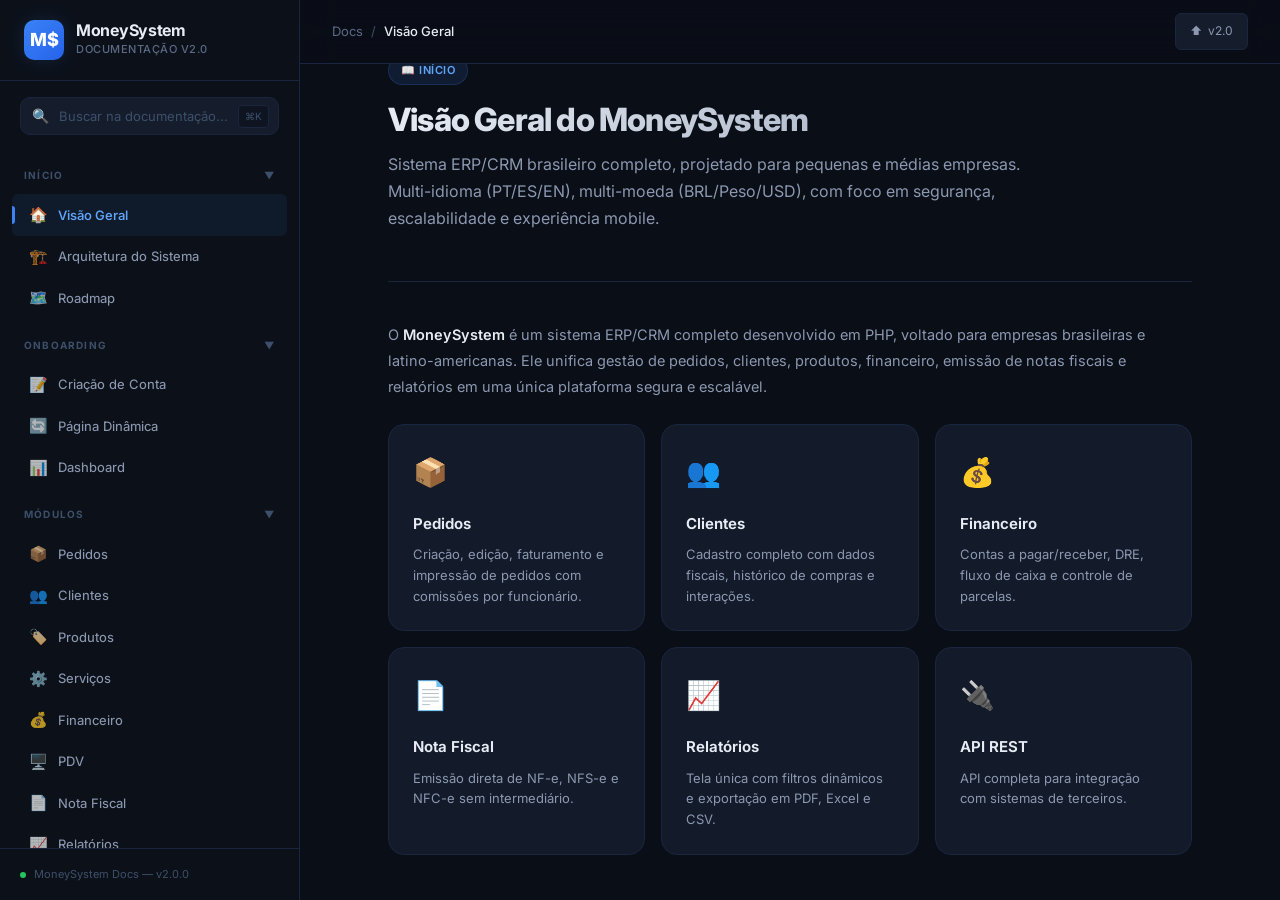
==== index.html @ 93bc5861 "Upload" ====
<!DOCTYPE html>
<html lang="pt-BR">

<head>
    <meta charset="UTF-8">
    <meta name="viewport" content="width=device-width, initial-scale=1.0">
    <title>MoneySystem — Documentação de Desenvolvimento</title>
    <meta name="description" content="Documentação completa do MoneySystem ERP/CRM brasileiro.">
    <link rel="stylesheet" href="css/styles.css">
</head>

<body>
    <div class="app-layout">

        <!-- SIDEBAR -->
        <aside class="sidebar">
            <div class="sidebar-header">
                <div class="sidebar-logo">
                    <div class="logo-icon">M$</div>
                    <div class="logo-text">
                        <h1>MoneySystem</h1>
                        <span>Documentação v2.0</span>
                    </div>
                </div>
            </div>
            <div class="sidebar-search">
                <div class="search-input-wrapper">
                    <span class="search-icon">🔍</span>
                    <input type="text" placeholder="Buscar na documentação...">
                    <span class="search-shortcut">⌘K</span>
                </div>
            </div>
            <nav class="sidebar-nav">
                <!-- INÍCIO -->
                <div class="nav-category">
                    <div class="nav-category-label">Início <span class="chevron">▼</span></div>
                    <div class="nav-items">
                        <div class="nav-item active" data-section="visao-geral"><span class="nav-icon">🏠</span><span
                                class="nav-label">Visão Geral</span></div>
                        <div class="nav-item" data-section="arquitetura"><span class="nav-icon">🏗️</span><span
                                class="nav-label">Arquitetura do Sistema</span></div>
                        <div class="nav-item" data-section="roadmap"><span class="nav-icon">🗺️</span><span
                                class="nav-label">Roadmap</span></div>
                    </div>
                </div>
                <!-- ONBOARDING -->
                <div class="nav-category">
                    <div class="nav-category-label">Onboarding <span class="chevron">▼</span></div>
                    <div class="nav-items">
                        <div class="nav-item" data-section="criacao-conta"><span class="nav-icon">📝</span><span
                                class="nav-label">Criação de Conta</span></div>
                        <div class="nav-item" data-section="pagina-dinamica"><span class="nav-icon">🔄</span><span
                                class="nav-label">Página Dinâmica</span></div>
                        <div class="nav-item" data-section="dashboard"><span class="nav-icon">📊</span><span
                                class="nav-label">Dashboard</span></div>
                    </div>
                </div>
                <!-- MÓDULOS -->
                <div class="nav-category">
                    <div class="nav-category-label">Módulos <span class="chevron">▼</span></div>
                    <div class="nav-items">
                        <div class="nav-item" data-section="pedidos"><span class="nav-icon">📦</span><span
                                class="nav-label">Pedidos</span></div>
                        <div class="nav-item" data-section="clientes"><span class="nav-icon">👥</span><span
                                class="nav-label">Clientes</span></div>
                        <div class="nav-item" data-section="produtos"><span class="nav-icon">🏷️</span><span
                                class="nav-label">Produtos</span></div>
                        <div class="nav-item" data-section="servicos"><span class="nav-icon">⚙️</span><span
                                class="nav-label">Serviços</span></div>
                        <div class="nav-item" data-section="financeiro"><span class="nav-icon">💰</span><span
                                class="nav-label">Financeiro</span></div>
                        <div class="nav-item" data-section="pdv"><span class="nav-icon">🖥️</span><span
                                class="nav-label">PDV</span></div>
                        <div class="nav-item" data-section="nota-fiscal"><span class="nav-icon">📄</span><span
                                class="nav-label">Nota Fiscal</span></div>
                        <div class="nav-item" data-section="relatorios"><span class="nav-icon">📈</span><span
                                class="nav-label">Relatórios</span></div>
                    </div>
                </div>
                <!-- GESTÃO -->
                <div class="nav-category">
                    <div class="nav-category-label">Gestão <span class="chevron">▼</span></div>
                    <div class="nav-items">
                        <div class="nav-item" data-section="usuarios"><span class="nav-icon">👤</span><span
                                class="nav-label">Usuários e Permissões</span></div>
                        <div class="nav-item" data-section="funcionarios"><span class="nav-icon">💼</span><span
                                class="nav-label">Funcionários</span></div>
                    </div>
                </div>
                <!-- PLANOS -->
                <div class="nav-category">
                    <div class="nav-category-label">Planos <span class="chevron">▼</span></div>
                    <div class="nav-items">
                        <div class="nav-item" data-section="planos"><span class="nav-icon">💎</span><span
                                class="nav-label">Planos e Preços</span></div>
                        <div class="nav-item" data-section="faturamento"><span class="nav-icon">💳</span><span
                                class="nav-label">Faturamento</span></div>
                        <div class="nav-item" data-section="inadimplencia"><span class="nav-icon">⚠️</span><span
                                class="nav-label">Inadimplência</span></div>
                        <div class="nav-item" data-section="drf"><span class="nav-icon">👤</span><span
                                class="nav-label">DRF Pessoal</span></div>
                    </div>
                </div>
                <!-- API -->
                <div class="nav-category">
                    <div class="nav-category-label">API e Integrações <span class="chevron">▼</span></div>
                    <div class="nav-items">
                        <div class="nav-item" data-section="api"><span class="nav-icon">🔌</span><span
                                class="nav-label">API REST</span></div>
                        <div class="nav-item" data-section="integracoes"><span class="nav-icon">🔗</span><span
                                class="nav-label">Integrações Nativas</span></div>
                        <div class="nav-item" data-section="bancos"><span class="nav-icon">🏦</span><span
                                class="nav-label">Integrações Bancárias</span></div>
                        <div class="nav-item" data-section="webhooks"><span class="nav-icon">📡</span><span
                                class="nav-label">Webhooks</span></div>
                    </div>
                </div>
                <!-- i18n -->
                <div class="nav-category">
                    <div class="nav-category-label">Internacionalização <span class="chevron">▼</span></div>
                    <div class="nav-items">
                        <div class="nav-item" data-section="idiomas"><span class="nav-icon">🌐</span><span
                                class="nav-label">Idiomas e Moedas</span></div>
                    </div>
                </div>
                <!-- SEGURANÇA -->
                <div class="nav-category">
                    <div class="nav-category-label">Segurança <span class="chevron">▼</span></div>
                    <div class="nav-items">
                        <div class="nav-item" data-section="seguranca"><span class="nav-icon">🔒</span><span
                                class="nav-label">Segurança</span></div>
                    </div>
                </div>
                <!-- MOBILE -->
                <div class="nav-category">
                    <div class="nav-category-label">Mobile e PWA <span class="chevron">▼</span></div>
                    <div class="nav-items">
                        <div class="nav-item" data-section="mobile"><span class="nav-icon">📱</span><span
                                class="nav-label">Mobile e PWA</span></div>
                    </div>
                </div>
                <!-- INFRA -->
                <div class="nav-category">
                    <div class="nav-category-label">Infraestrutura <span class="chevron">▼</span></div>
                    <div class="nav-items">
                        <div class="nav-item" data-section="infraestrutura"><span class="nav-icon">☁️</span><span
                                class="nav-label">Infraestrutura</span></div>
                        <div class="nav-item" data-section="migracao"><span class="nav-icon">🔀</span><span
                                class="nav-label">Migração de Dados</span></div>
                    </div>
                </div>
                <!-- EMAIL -->
                <div class="nav-category">
                    <div class="nav-category-label">Comunicação <span class="chevron">▼</span></div>
                    <div class="nav-items">
                        <div class="nav-item" data-section="emails"><span class="nav-icon">📧</span><span
                                class="nav-label">E-mails e Notificações</span></div>
                    </div>
                </div>
                <!-- LANÇAMENTO -->
                <div class="nav-category">
                    <div class="nav-category-label">Lançamento <span class="chevron">▼</span></div>
                    <div class="nav-items">
                        <div class="nav-item" data-section="lancamento"><span class="nav-icon">🚀</span><span
                                class="nav-label">Lançamento</span></div>
                    </div>
                </div>
            </nav>
            <div class="sidebar-footer">
                <div class="sidebar-version">
                    <span class="version-dot"></span>
                    MoneySystem Docs — v2.0.0
                </div>
            </div>
        </aside>

        <div class="sidebar-overlay"></div>

        <!-- MAIN -->
        <div class="main-wrapper">
            <header class="main-header">
                <div class="header-left">
                    <button class="mobile-menu-btn">☰</button>
                    <div class="breadcrumb">
                        <span>Docs</span>
                        <span class="separator">/</span>
                        <span class="current">Visão Geral</span>
                    </div>
                </div>
                <div class="header-right">
                    <a href="#" class="header-btn">⬆️ <span>v2.0</span></a>
                </div>
            </header>

            <div class="content-area">
                <div class="content-container">
                    <div class="no-results">
                        <div class="no-results-icon">🔍</div>
                        <h3>Nenhum resultado encontrado</h3>
                        <p>Tente buscar por outro termo.</p>
                    </div>

                    <!-- ═══ VISÃO GERAL ═══ -->
                    <section id="visao-geral" class="doc-section active content">
                        <div class="section-hero">
                            <div class="section-badge blue">📖 Início</div>
                            <h1>Visão Geral do MoneySystem</h1>
                            <p class="section-desc">Sistema ERP/CRM brasileiro completo, projetado para pequenas e
                                médias empresas. Multi-idioma (PT/ES/EN), multi-moeda (BRL/Peso/USD), com foco em
                                segurança,
                                escalabilidade e experiência mobile.</p>
                        </div>

                        <p>O <strong>MoneySystem</strong> é um sistema ERP/CRM completo desenvolvido em PHP, voltado
                            para empresas brasileiras e latino-americanas. Ele unifica gestão de pedidos, clientes,
                            produtos, financeiro, emissão de notas fiscais e relatórios em uma única plataforma segura e
                            escalável.</p>

                        <div class="feature-grid">
                            <div class="feature-card">
                                <div class="feature-icon">📦</div>
                                <h3>Pedidos</h3>
                                <p>Criação, edição, faturamento e impressão de pedidos com comissões por funcionário.
                                </p>
                            </div>
                            <div class="feature-card">
                                <div class="feature-icon">👥</div>
                                <h3>Clientes</h3>
                                <p>Cadastro completo com dados fiscais, histórico de compras e interações.</p>
                            </div>
                            <div class="feature-card">
                                <div class="feature-icon">💰</div>
                                <h3>Financeiro</h3>
                                <p>Contas a pagar/receber, DRE, fluxo de caixa e controle de parcelas.</p>
                            </div>
                            <div class="feature-card">
                                <div class="feature-icon">📄</div>
                                <h3>Nota Fiscal</h3>
                                <p>Emissão direta de NF-e, NFS-e e NFC-e sem intermediário.</p>
                            </div>
                            <div class="feature-card">
                                <div class="feature-icon">📈</div>
                                <h3>Relatórios</h3>
                                <p>Tela única com filtros dinâmicos e exportação em PDF, Excel e CSV.</p>
                            </div>
                            <div class="feature-card">
                                <div class="feature-icon">🔌</div>
                                <h3>API REST</h3>
                                <p>API completa para integração com sistemas de terceiros.</p>
                            </div>
                        </div>

                        <h2>Público-Alvo</h2>
                        <p>O MoneySystem atende diversos setores de mercado. Na criação da conta, o usuário seleciona o
                            setor da empresa:</p>
                        <div class="sector-list">
                            <div class="sector-item"><span class="sector-icon">🖨️</span> Gráfica</div>
                            <div class="sector-item"><span class="sector-icon">🚗</span> Película Automotiva</div>
                            <div class="sector-item"><span class="sector-icon">🔧</span> Mecânica</div>
                            <div class="sector-item"><span class="sector-icon">📋</span> Outro</div>
                        </div>

                        <div class="alert-box warning">
                            <span class="alert-icon">⚠️</span>
                            <p>O setor selecionado na criação da conta <strong>não poderá ser alterado</strong>
                                posteriormente. Essa escolha determina personalizações no sistema.</p>
                        </div>

                        <h2>Stack Tecnológico</h2>
                        <div class="table-wrapper">
                            <table>
                                <thead>
                                    <tr>
                                        <th>Camada</th>
                                        <th>Tecnologia</th>
                                        <th>Detalhes</th>
                                    </tr>
                                </thead>
                                <tbody>
                                    <tr>
                                        <td><strong>Backend</strong></td>
                                        <td>PHP mais atual</td>
                                        <td>Framework MVC customizado, API REST</td>
                                    </tr>
                                    <tr>
                                        <td><strong>Banco de Dados</strong></td>
                                        <td>MySQL mais atual</td>
                                        <td>Schema modular, particionamento, índices otimizados</td>
                                    </tr>
                                    <tr>
                                        <td><strong>Frontend</strong></td>
                                        <td>HTML5 / CSS3 / JS</td>
                                        <td>Responsivo, PWA, Service Workers</td>
                                    </tr>
                                    <tr>
                                        <td><strong>Cache</strong></td>
                                        <td>Redis</td>
                                        <td>Sessões, cache de queries, rate limiting</td>
                                    </tr>
                                    <tr>
                                        <td><strong>E-mail</strong></td>
                                        <td>SMTP / Amazon SES</td>
                                        <td>Cobranças, notificações, confirmações</td>
                                    </tr>
                                    <tr>
                                        <td><strong>NF-e</strong></td>
                                        <td>SEFAZ Direto</td>
                                        <td>Sem intermediário, comunicação direta</td>
                                    </tr>
                                    <tr>
                                        <td><strong>Tradução</strong></td>
                                        <td>i18n (Arquivos JSON)</td>
                                        <td>PT-BR, Espanhol, Inglês — cache no navegador</td>
                                    </tr>
                                    <tr>
                                        <td><strong>Licença</strong></td>
                                        <td>Proprietary</td>
                                        <td>Código 100% proprietário, todos os direitos reservados</td>
                                    </tr>
                                </tbody>
                            </table>
                        </div>
                    </section>

                    <!-- ═══ ARQUITETURA ═══ -->
                    <section id="arquitetura" class="doc-section content">
                        <div class="section-hero">
                            <div class="section-badge purple">🏗️ Arquitetura</div>
                            <h1>Arquitetura do Sistema</h1>
                            <p class="section-desc">Visão técnica da arquitetura do MoneySystem, projetada para
                                escalabilidade, segurança e manutenibilidade.</p>
                        </div>

                        <h2>Visão Geral da Arquitetura</h2>
                        <p>O MoneySystem segue uma arquitetura <strong>MVC (Model-View-Controller)</strong> modular com
                            separação clara de responsabilidades. O sistema é projetado para suportar <strong>50.000+
                                usuários ativos</strong> simultaneamente.</p>

                        <div class="feature-grid">
                            <div class="feature-card">
                                <div class="feature-icon">🖥️</div>
                                <h3>Camada de Apresentação</h3>
                                <p>Interface responsiva com PWA, Service Workers para offline, e design adaptativo
                                    mobile-first.</p>
                            </div>
                            <div class="feature-card">
                                <div class="feature-icon">⚡</div>
                                <h3>Camada de Aplicação</h3>
                                <p>Controllers PHP com middleware de autenticação, rate limiting e validação de dados.
                                </p>
                            </div>
                            <div class="feature-card">
                                <div class="feature-icon">🗄️</div>
                                <h3>Camada de Dados</h3>
                                <p>MySQL com sharding por empresa, Redis para cache, backups automáticos geográficos.
                                </p>
                            </div>
                        </div>

                        <h2>Padrões de Projeto</h2>
                        <ul>
                            <li><strong>Repository Pattern</strong> — Abstração do acesso ao banco de dados</li>
                            <li><strong>Service Layer</strong> — Lógica de negócio encapsulada em serviços</li>
                            <li><strong>Middleware Pipeline</strong> — Autenticação, CORS, rate limiting, logging</li>
                            <li><strong>Observer Pattern</strong> — Sistema de eventos para webhooks e notificações</li>
                            <li><strong>Strategy Pattern</strong> — Cálculos de impostos por região/setor</li>
                            <li><strong>Multi-Tenancy</strong> — Isolamento de dados por empresa no mesmo banco</li>
                        </ul>

                        <h2>Diagrama de Componentes</h2>
                        <div class="code-block">
                            <div class="code-block-header"><span class="code-lang">Arquitetura</span></div>
                            <pre><code>┌─────────────────────────────────────────────────────┐
│                    CLIENTE                          │
│   Browser (PWA) │ App Mobile (WebView) │ API REST  │
└────────────────────────┬────────────────────────────┘
                         │ HTTPS
┌────────────────────────▼────────────────────────────┐
│                   LOAD BALANCER                     │
│               (Nginx / CloudFlare)                  │
└────────────────────────┬────────────────────────────┘
                         │
┌────────────────────────▼────────────────────────────┐
│                APLICAÇÃO PHP 8.2+                   │
│  ┌──────────┐ ┌──────────┐ ┌──────────────────────┐│
│  │  Router  │→│Middleware │→│    Controllers       ││
│  └──────────┘ └──────────┘ └──────────┬───────────┘│
│                                       │            │
│  ┌──────────────────┐  ┌──────────────▼──────────┐ │
│  │  Services Layer  │  │   Repository Layer      │ │
│  └──────────────────┘  └──────────────┬──────────┘ │
└────────────────────────────────────────┬────────────┘
                         │               │
          ┌──────────────▼──┐   ┌────────▼──────────┐
          │     Redis       │   │   MySQL 8.0       │
          │ (Cache/Session) │   │ (Multi-Tenant)    │
          └─────────────────┘   └───────────────────┘</code></pre>
                        </div>

                        <h2>Banco de Dados</h2>
                        <p>O schema é desenhado para ser <strong>modular, escalável e preparado para 50.000+ usuários
                                ativos simultâneos</strong>. Todo o banco de dados é escrito em <strong>inglês</strong>
                            (tabelas, colunas, constraints, índices) para padronização internacional e facilitar a
                            colaboração com desenvolvedores de qualquer país.</p>

                        <p>Cada empresa possui dados isolados via <code class="inline">company_id</code> em todas as
                            tabelas, seguindo o padrão de <strong>multi-tenancy compartilhado</strong> — um único banco
                            de dados serve todas as empresas, mas com isolamento rigoroso por chave.</p>

                        <h3>Convenções de Naming</h3>
                        <div class="table-wrapper">
                            <table>
                                <thead>
                                    <tr>
                                        <th>Elemento</th>
                                        <th>Convenção</th>
                                        <th>Exemplo</th>
                                    </tr>
                                </thead>
                                <tbody>
                                    <tr>
                                        <td>Tabelas</td>
                                        <td>snake_case, plural</td>
                                        <td><code class="inline">companies</code>, <code class="inline">orders</code>,
                                            <code class="inline">order_items</code>
                                        </td>
                                    </tr>
                                    <tr>
                                        <td>Colunas</td>
                                        <td>snake_case, singular</td>
                                        <td><code class="inline">company_name</code>, <code
                                                class="inline">created_at</code></td>
                                    </tr>
                                    <tr>
                                        <td>Primary Key</td>
                                        <td><code class="inline">id</code> (BIGINT UNSIGNED AUTO_INCREMENT)</td>
                                        <td><code class="inline">companies.id</code></td>
                                    </tr>
                                    <tr>
                                        <td>Foreign Key</td>
                                        <td><code class="inline">{tabela_singular}_id</code></td>
                                        <td><code class="inline">company_id</code>, <code
                                                class="inline">customer_id</code></td>
                                    </tr>
                                    <tr>
                                        <td>Timestamps</td>
                                        <td><code class="inline">created_at</code>, <code
                                                class="inline">updated_at</code>, <code class="inline">deleted_at</code>
                                        </td>
                                        <td>Em todas as tabelas</td>
                                    </tr>
                                    <tr>
                                        <td>Booleanos</td>
                                        <td>Prefixo <code class="inline">is_</code> ou <code class="inline">has_</code>
                                        </td>
                                        <td><code class="inline">is_active</code>, <code class="inline">has_nfe</code>
                                        </td>
                                    </tr>
                                    <tr>
                                        <td>Índices</td>
                                        <td><code class="inline">idx_{tabela}_{colunas}</code></td>
                                        <td><code class="inline">idx_orders_company_status</code></td>
                                    </tr>
                                </tbody>
                            </table>
                        </div>

                        <h3>Estratégia de Escalabilidade (50k+ Usuários)</h3>
                        <p>Para suportar mais de 50.000 usuários ativos sem lentidão, o banco de dados utiliza uma
                            combinação de técnicas:</p>

                        <div class="feature-grid">
                            <div class="feature-card">
                                <div class="feature-icon">🔗</div>
                                <h3>Connection Pooling</h3>
                                <p>Pool de conexões gerenciado evita overhead de abrir/fechar conexões a cada request.
                                    Máximo de conexões configurável por instância.</p>
                            </div>
                            <div class="feature-card">
                                <div class="feature-icon">📖</div>
                                <h3>Read Replicas</h3>
                                <p>Réplicas de leitura distribuem a carga de SELECT queries. O master recebe apenas
                                    escritas (INSERT/UPDATE/DELETE). Leituras vão para réplicas.</p>
                            </div>
                            <div class="feature-card">
                                <div class="feature-icon">📊</div>
                                <h3>Particionamento</h3>
                                <p>Tabelas grandes (transactions, audit_logs, notifications) são particionadas por data
                                    (mês/ano), mantendo cada partição com tamanho gerenciável.</p>
                            </div>
                            <div class="feature-card">
                                <div class="feature-icon">⚡</div>
                                <h3>Índices Compostos</h3>
                                <p>Cada tabela tem índice composto <code class="inline">(company_id, ...)</code> como
                                    primeiro campo, garantindo que queries filtradas por empresa sejam instantâneas.</p>
                            </div>
                            <div class="feature-card">
                                <div class="feature-icon">🗄️</div>
                                <h3>Redis Cache</h3>
                                <p>Resultados de queries frequentes (dashboard, relatórios) ficam em cache Redis com TTL
                                    configurável, reduzindo drasticamente a carga no MySQL.</p>
                            </div>
                            <div class="feature-card">
                                <div class="feature-icon">🔍</div>
                                <h3>Query Optimization</h3>
                                <p>Slow Query Log ativo, EXPLAIN obrigatório em code review, queries com JOIN limitado e
                                    paginação obrigatória em listagens.</p>
                            </div>
                        </div>

                        <h3>Regras de Integridade</h3>
                        <ul>
                            <li><strong>Índices Compostos</strong> — Todas as tabelas possuem índice em <code
                                    class="inline">(company_id, campo_principal)</code> para queries eficientes por
                                empresa</li>
                            <li><strong>Soft Delete</strong> — Registros nunca são excluídos fisicamente. Usam <code
                                    class="inline">deleted_at</code> (NULL = ativo, TIMESTAMP = excluído)</li>
                            <li><strong>Auditoria</strong> — Tabela <code class="inline">audit_logs</code> registra
                                TODAS as alterações com usuário, IP, ação, tabela, valores antes/depois e timestamp</li>
                            <li><strong>Foreign Keys</strong> — Constraints de FK garantem integridade referencial, com
                                <code class="inline">ON DELETE RESTRICT</code> para evitar exclusões em cascata
                                acidentais
                            </li>
                            <li><strong>Enum via Lookup Tables</strong> — Em vez de ENUM no MySQL, usamos tabelas de
                                lookup para valores fixos (status, tipos), facilitando manutenção</li>
                        </ul>

                        <h3>Exemplo: Tabela <code class="inline">companies</code></h3>
                        <p>Esta é a tabela principal onde ficam cadastradas todas as empresas do sistema. Cada registro
                            representa uma empresa cliente do MoneySystem:</p>
                        <div class="code-block">
                            <div class="code-block-header"><span class="code-lang">SQL</span></div>
                            <pre><code>CREATE TABLE companies (
    id              BIGINT UNSIGNED AUTO_INCREMENT PRIMARY KEY,
    uuid            CHAR(36)        NOT NULL UNIQUE,

    <span class="comment">-- Dados da empresa</span>
    company_name    VARCHAR(255)    NOT NULL,              <span class="comment">-- Razão social</span>
    trade_name      VARCHAR(255)    DEFAULT NULL,          <span class="comment">-- Nome fantasia</span>
    document_number VARCHAR(20)     NOT NULL UNIQUE,       <span class="comment">-- CNPJ ou equivalente</span>
    state_registration VARCHAR(30)  DEFAULT NULL,          <span class="comment">-- Inscrição estadual</span>
    municipal_registration VARCHAR(30) DEFAULT NULL,       <span class="comment">-- Inscrição municipal</span>

    <span class="comment">-- Contato</span>
    email           VARCHAR(255)    NOT NULL,
    phone           VARCHAR(20)     DEFAULT NULL,
    website         VARCHAR(255)    DEFAULT NULL,

    <span class="comment">-- Endereço</span>
    address_street  VARCHAR(255)    DEFAULT NULL,
    address_number  VARCHAR(20)     DEFAULT NULL,
    address_complement VARCHAR(100) DEFAULT NULL,
    address_neighborhood VARCHAR(100) DEFAULT NULL,
    address_city    VARCHAR(100)    DEFAULT NULL,
    address_state   CHAR(2)         DEFAULT NULL,
    address_zip_code VARCHAR(10)    DEFAULT NULL,
    address_country VARCHAR(3)      DEFAULT 'BRA',

    <span class="comment">-- Configurações do sistema</span>
    sector          VARCHAR(50)     NOT NULL,              <span class="comment">-- grafica|pelicula|mecanica|outro</span>
    currency        CHAR(3)         NOT NULL DEFAULT 'BRL',<span class="comment">-- BRL | ARS | USD</span>
    language        VARCHAR(5)      NOT NULL DEFAULT 'pt-BR',
    timezone        VARCHAR(50)     NOT NULL DEFAULT 'America/Sao_Paulo',

    <span class="comment">-- Plano e faturamento</span>
    plan_id         BIGINT UNSIGNED DEFAULT NULL,
    storage_used_mb BIGINT UNSIGNED DEFAULT 0,
    is_active       TINYINT(1)      NOT NULL DEFAULT 1,
    is_suspended    TINYINT(1)      NOT NULL DEFAULT 0,
    suspended_at    TIMESTAMP       NULL DEFAULT NULL,
    days_overdue    INT UNSIGNED    DEFAULT 0,

    <span class="comment">-- NF-e (apenas BRL)</span>
    has_nfe         TINYINT(1)      NOT NULL DEFAULT 0,
    nfe_environment TINYINT(1)      DEFAULT 1,            <span class="comment">-- 1=Produção, 2=Homologação</span>
    nfe_series      INT UNSIGNED    DEFAULT 1,
    nfe_last_number INT UNSIGNED    DEFAULT 0,
    digital_certificate_path VARCHAR(255) DEFAULT NULL,
    digital_certificate_password VARCHAR(255) DEFAULT NULL,

    <span class="comment">-- White Label</span>
    is_white_label  TINYINT(1)      NOT NULL DEFAULT 0,
    custom_logo_path VARCHAR(255)   DEFAULT NULL,
    custom_primary_color VARCHAR(7) DEFAULT NULL,

    <span class="comment">-- Controle</span>
    created_at      TIMESTAMP       NOT NULL DEFAULT CURRENT_TIMESTAMP,
    updated_at      TIMESTAMP       NOT NULL DEFAULT CURRENT_TIMESTAMP ON UPDATE CURRENT_TIMESTAMP,
    deleted_at      TIMESTAMP       NULL DEFAULT NULL,

    <span class="comment">-- Índices</span>
    INDEX idx_companies_sector (sector),
    INDEX idx_companies_plan (plan_id),
    INDEX idx_companies_active (is_active, is_suspended),
    INDEX idx_companies_deleted (deleted_at),

    <span class="comment">-- Foreign Keys</span>
    CONSTRAINT fk_companies_plan
        FOREIGN KEY (plan_id) REFERENCES plans(id) ON DELETE RESTRICT
) ENGINE=InnoDB DEFAULT CHARSET=utf8mb4 COLLATE=utf8mb4_unicode_ci;</code></pre>
                        </div>

                        <div class="alert-box info">
                            <span class="alert-icon">💡</span>
                            <p>Repare que todos os nomes de colunas e tabelas estão em <strong>inglês</strong>, com
                                <code class="inline">snake_case</code>. Campos como <code
                                    class="inline">deleted_at</code> permitem soft delete, e o <code
                                    class="inline">uuid</code> é usado para exposição pública (API), nunca o <code
                                    class="inline">id</code> numérico.
                            </p>
                        </div>
                    </section>

                    <!-- ═══ ROADMAP ═══ -->
                    <section id="roadmap" class="doc-section content">
                        <div class="section-hero">
                            <div class="section-badge green">🗺️ Roadmap</div>
                            <h1>Roadmap de Desenvolvimento</h1>
                            <p class="section-desc">Fases planejadas para o desenvolvimento e lançamento do MoneySystem
                                v2.0.</p>
                        </div>

                        <div class="timeline">
                            <div class="timeline-step">
                                <div class="step-number">1</div>
                                <div class="step-content">
                                    <h3>Fase 1 — Fundação (Mês 1)</h3>
                                    <p>Arquitetura base, banco de dados, autenticação, multi-tenancy, sistema de
                                        permissões, estrutura MVC.</p>
                                </div>
                            </div>
                            <div class="timeline-step">
                                <div class="step-number">2</div>
                                <div class="step-content">
                                    <h3>Fase 2 — Módulos Core (Mês 2-3)</h3>
                                    <p>Pedidos, Clientes, Produtos, Serviços, Dashboard, Calendário de eventos.</p>
                                </div>
                            </div>
                            <div class="timeline-step">
                                <div class="step-number">3</div>
                                <div class="step-content">
                                    <h3>Fase 3 — Financeiro e NF (Mês 4-5)</h3>
                                    <p>Módulo financeiro, DRE, contas a pagar/receber, emissão de NF-e/NFS-e/NFC-e
                                        direto com SEFAZ. (Contratar um dev nessa fase especialista em SEFAZ)</p>
                                </div>
                            </div>
                            <div class="timeline-step">
                                <div class="step-number">4</div>
                                <div class="step-content">
                                    <h3>Fase 4 — Integrações e API (Mês 6-7)</h3>
                                    <p>API REST pública, integrações com ERPs (Tiny, Bling), RD Station, webhooks.</p>
                                </div>
                            </div>
                            <div class="timeline-step">
                                <div class="step-number">5</div>
                                <div class="step-content">
                                    <h3>Fase 5 — White Label e Planos (Mês 8)</h3>
                                    <p>Sistema de planos pós-pago, cobrança automática, White Label, armazenamento por
                                        plano.</p>
                                </div>
                            </div>
                            <div class="timeline-step">
                                <div class="step-number">6</div>
                                <div class="step-content">
                                    <h3>Fase 6 — Migração e Testes (Mês 9)</h3>
                                    <p>Migração do banco antigo, testes de carga 50k+ usuários, testes de segurança,
                                        pentest.</p>
                                </div>
                            </div>
                            <div class="timeline-step">
                                <div class="step-number">7</div>
                                <div class="step-content">
                                    <h3>Fase 7 — Beta Fechado (Mês 10)</h3>
                                    <p>Deploy em <code class="inline">beta.moneysystem.com.br</code> para empresas
                                        selecionadas testarem o sistema. Coleta de feedback, correção de bugs e
                                        validação em ambiente real durante 1 mês.</p>
                                </div>
                            </div>
                            <div class="timeline-step">
                                <div class="step-number">8</div>
                                <div class="step-content">
                                    <h3>Fase 8 — Lançamento v2.0 (Mês 11)</h3>
                                    <p>Deploy oficial para todos os usuários, aviso de instabilidades, banner "cara
                                        nova" nos primeiros 7 dias, vídeo de apresentação e correção de bugs.</p>
                                </div>
                            </div>
                            <div class="timeline-step">
                                <div class="step-number">9</div>
                                <div class="step-content">
                                    <h3>Fase 9 — v2.1 Pós-Lançamento (Mês 12+)</h3>
                                    <p>Integrações bancárias (BB, Itaú, Bradesco, Inter), PWA com Service Workers, modo
                                        offline, app via WebView para App Store e Google Play.</p>
                                </div>
                            </div>
                        </div>
                    </section>

                    <!-- ═══ CRIAÇÃO DE CONTA ═══ -->
                    <section id="criacao-conta" class="doc-section content">
                        <div class="section-hero">
                            <div class="section-badge blue">📝 Onboarding</div>
                            <h1>Criação de Conta</h1>
                            <p class="section-desc">Fluxo completo de registro de novas empresas no MoneySystem,
                                incluindo seleção de moeda, idioma e setor.</p>
                        </div>

                        <div class="alert-box info"><span class="alert-icon">🎁</span>
                            <p>Toda nova conta recebe <strong>7 dias grátis</strong> no plano Enterprise para testar o
                                sistema completo, sem necessidade de cartão de crédito. Após o período de teste, a
                                empresa deve escolher um plano para continuar usando.</p>
                        </div>

                        <h2>Campos do Registro</h2>
                        <p>Ao criar uma conta no MoneySystem, o usuário da empresa deverá preencher:</p>
                        <ul>
                            <li><strong>Nome da empresa</strong> — Razão social</li>
                            <li><strong>CNPJ</strong> — Validação em tempo real</li>
                            <li><strong>Nome do responsável</strong> — Administrador principal</li>
                            <li><strong>E-mail</strong> — Será usado para cobranças e notificações</li>
                            <li><strong>Telefone/WhatsApp</strong> — Para comunicação de inadimplência</li>
                            <li><strong>Senha</strong> — Mínimo 8 caracteres, letra maiúscula, número e caractere
                                especial</li>
                        </ul>

                        <h2>Seleção de Moeda</h2>
                        <p>Uma caixa de seleção exibe as opções de moeda. O <strong>Real Brasileiro (R$)</strong> vem
                            pré-selecionado:</p>
                        <div class="table-wrapper">
                            <table>
                                <thead>
                                    <tr>
                                        <th>Moeda</th>
                                        <th>Símbolo</th>
                                        <th>Nota Fiscal</th>
                                        <th>Padrão</th>
                                    </tr>
                                </thead>
                                <tbody>
                                    <tr>
                                        <td><strong>Real Brasileiro</strong></td>
                                        <td>R$</td>
                                        <td>✅ NF-e, NFS-e, NFC-e</td>
                                        <td><span class="tag green">Padrão</span></td>
                                    </tr>
                                    <tr>
                                        <td><strong>Peso</strong></td>
                                        <td>$</td>
                                        <td>❌ Indisponível</td>
                                        <td>—</td>
                                    </tr>
                                    <tr>
                                        <td><strong>Dólar Americano</strong></td>
                                        <td>$</td>
                                        <td>❌ Indisponível</td>
                                        <td>—</td>
                                    </tr>
                                </tbody>
                            </table>
                        </div>

                        <div class="alert-box danger">
                            <span class="alert-icon">🚨</span>
                            <p>A moeda selecionada <strong>não pode ser alterada</strong> após a criação da conta. Nota
                                Fiscal só está disponível para contas em Real Brasileiro (R$).</p>
                        </div>

                        <h2>Seleção de Idioma</h2>
                        <p>O idioma padrão é <strong>Português (PT-BR)</strong>. A tradução para Espanhol e Inglês é
                            feita via <strong>arquivos de idioma (i18n)</strong> — JSONs estáticos carregados uma vez e
                            armazenados no cache do navegador. Nas configurações do sistema, o usuário pode alterar o
                            idioma a qualquer momento.</p>
                        <ul>
                            <li>🇧🇷 <strong>Português</strong> — Padrão (nativo)</li>
                            <li>🇪🇸 <strong>Espanhol</strong> — Arquivo <code class="inline">es.json</code></li>
                            <li>🇺🇸 <strong>Inglês</strong> — Arquivo <code class="inline">en.json</code></li>
                        </ul>

                        <h2>Seleção de Setor</h2>
                        <p>O campo de setor vem <strong>sem nada selecionado</strong>. O usuário deve obrigatoriamente
                            selecionar um setor para conseguir criar a conta. Após criação, <strong>não há como
                                alterar</strong>.</p>
                        <div class="sector-list">
                            <div class="sector-item"><span class="sector-icon">🖨️</span> Gráfica</div>
                            <div class="sector-item"><span class="sector-icon">🚗</span> Película Automotiva</div>
                            <div class="sector-item"><span class="sector-icon">🔧</span> Mecânica</div>
                            <div class="sector-item"><span class="sector-icon">📋</span> Outro</div>
                        </div>
                    </section>

                    <!-- ═══ PÁGINA DINÂMICA ═══ -->
                    <section id="pagina-dinamica" class="doc-section content">
                        <div class="section-hero">
                            <div class="section-badge blue">🔄 Onboarding</div>
                            <h1>Página Dinâmica</h1>
                            <p class="section-desc">Comportamento dinâmico da URL principal, inspirado no GitHub: site
                                institucional para visitantes, dashboard para usuários logados.</p>
                        </div>

                        <h2>Comportamento</h2>
                        <p>O mesmo endereço <code class="inline">moneysystem.com.br</code> exibe conteúdo diferente
                            dependendo do estado de autenticação:</p>

                        <div class="feature-grid">
                            <div class="feature-card">
                                <div class="feature-icon">🌐</div>
                                <h3>Visitante (Deslogado)</h3>
                                <p>Site institucional com landing page, informações sobre planos, funcionalidades,
                                    depoimentos e CTA de registro.</p>
                            </div>
                            <div class="feature-card">
                                <div class="feature-icon">🏠</div>
                                <h3>Usuário (Logado)</h3>
                                <p>Dashboard personalizado com KPIs, calendário, eventos, últimos pedidos, faturamento
                                    mensal e atividade recente.</p>
                            </div>
                        </div>

                        <h2>Implementação Técnica</h2>
                        <div class="code-block">
                            <div class="code-block-header"><span class="code-lang">PHP</span></div>
                            <pre><code><span class="comment">// index.php — Roteamento dinâmico</span>
<span class="keyword">if</span> (<span class="function">Auth</span>::<span class="method">check</span>()) {
    <span class="comment">// Usuário logado → Dashboard</span>
    <span class="keyword">return</span> (<span class="keyword">new</span> <span class="function">DashboardController</span>)-><span class="method">index</span>();
} <span class="keyword">else</span> {
    <span class="comment">// Visitante → Site Institucional</span>
    <span class="keyword">return</span> <span class="function">view</span>(<span class="string">'landing.index'</span>);
}</code></pre>
                        </div>
                    </section>

                    <!-- ═══ DASHBOARD ═══ -->
                    <section id="dashboard" class="doc-section content">
                        <div class="section-hero">
                            <div class="section-badge blue">📊 Onboarding</div>
                            <h1>Dashboard</h1>
                            <p class="section-desc">Tela inicial do sistema para usuários logados. Exibe KPIs,
                                calendário, eventos, gráficos e atividade recente.</p>
                        </div>

                        <h2>Referência Visual</h2>
                        <div class="screenshot-wrapper">
                            <img src="assets/images/dashboard.png" alt="Dashboard MoneySystem">
                        </div>
                        <p class="screenshot-caption">Dashboard do MoneySystem — design dark mode com cards informativos
                        </p>

                        <h2>Componentes do Dashboard</h2>
                        <div class="feature-grid">
                            <div class="feature-card">
                                <div class="feature-icon">💵</div>
                                <h3>Cards de KPI</h3>
                                <p>Faturamento total, quantidade de pedidos, clientes ativos e valores pendentes, com
                                    comparativo ao mês anterior.</p>
                            </div>
                            <div class="feature-card">
                                <div class="feature-icon">📅</div>
                                <h3>Calendário Mensal</h3>
                                <p>Indicadores de entregas, pagamentos, aniversários e reuniões com pontos coloridos nos
                                    dias.</p>
                            </div>
                            <div class="feature-card">
                                <div class="feature-icon">📋</div>
                                <h3>Próximos Eventos</h3>
                                <p>Lista cronológica de entregas de pedidos, vencimentos de parcelas, aniversários e
                                    reuniões.</p>
                            </div>
                            <div class="feature-card">
                                <div class="feature-icon">📈</div>
                                <h3>Gráfico de Faturamento</h3>
                                <p>Gráfico de linha com faturamento mensal ao longo do ano. Expansível para tela cheia.
                                </p>
                            </div>
                            <div class="feature-card">
                                <div class="feature-icon">⚡</div>
                                <h3>Acesso Rápido</h3>
                                <p>Botões de atalho: Novo Pedido, Novo Cliente, Novo Produto.</p>
                            </div>
                            <div class="feature-card">
                                <div class="feature-icon">🕐</div>
                                <h3>Atividade Recente</h3>
                                <p>Feed em tempo real de ações no sistema: pedidos faturados, clientes cadastrados, NF-e
                                    emitidas, pagamentos confirmados.</p>
                            </div>
                        </div>

                        <h2>Dados Offline (PWA)</h2>
                        <div class="alert-box info">
                            <span class="alert-icon">ℹ️</span>
                            <p>Com o PWA ativado, o Dashboard exibirá os dados em cache mesmo quando offline, junto com
                                um banner informando <strong>"Você está offline"</strong>.</p>
                        </div>
                    </section>

                    <!-- ═══ PEDIDOS ═══ -->
                    <section id="pedidos" class="doc-section content">
                        <div class="section-hero">
                            <div class="section-badge green">📦 Módulo</div>
                            <h1>Pedidos</h1>
                            <p class="section-desc">Gestão completa de pedidos de venda: criação, edição, faturamento,
                                impressão e acompanhamento.</p>
                        </div>
                        <h2>Funcionalidades</h2>
                        <ul>
                            <li><strong>Criação de Pedido</strong> — Selecionar cliente, adicionar produtos/serviços,
                                definir quantidades, preços, descontos</li>
                            <li><strong>Nome Fantasia</strong> — Campo opcional que substitui o nome do produto na
                                impressão do pedido</li>
                            <li><strong>Complemento</strong> — Campo de texto livre para informações adicionais (visível
                                em setores como Gráfica)</li>
                            <li><strong>Faturamento</strong> — Converter pedido em faturado, gerando parcelas
                                financeiras</li>
                            <li><strong>Parcelas</strong> — Divisão do valor em parcelas com datas de vencimento</li>
                            <li><strong>Comissões</strong> — Atribuição automática de comissão ao funcionário
                                responsável</li>
                            <li><strong>Impressão</strong> — Layout otimizado para impressão (58mm e 80mm para
                                etiquetas)</li>
                            <li><strong>Status</strong> — Pendente, Em Andamento, Faturado, Cancelado</li>
                        </ul>
                        <h2>Fluxo do Pedido</h2>
                        <div class="timeline">
                            <div class="timeline-step">
                                <div class="step-number">1</div>
                                <div class="step-content">
                                    <h3>Criação</h3>
                                    <p>Funcionário cria o pedido selecionando cliente e itens.</p>
                                </div>
                            </div>
                            <div class="timeline-step">
                                <div class="step-number">2</div>
                                <div class="step-content">
                                    <h3>Aprovação</h3>
                                    <p>Pedido fica como "Pendente" até ser aprovado.</p>
                                </div>
                            </div>
                            <div class="timeline-step">
                                <div class="step-number">3</div>
                                <div class="step-content">
                                    <h3>Execução</h3>
                                    <p>Status muda para "Em Andamento" durante a produção/preparação.</p>
                                </div>
                            </div>
                            <div class="timeline-step">
                                <div class="step-number">4</div>
                                <div class="step-content">
                                    <h3>Faturamento</h3>
                                    <p>Pedido é faturado, gerando registros financeiros e parcelas.</p>
                                </div>
                            </div>
                            <div class="timeline-step">
                                <div class="step-number">5</div>
                                <div class="step-content">
                                    <h3>Entrega</h3>
                                    <p>Pedido concluído aparece no calendário e no feed de atividade.</p>
                                </div>
                            </div>
                        </div>
                    </section>

                    <!-- ═══ CLIENTES ═══ -->
                    <section id="clientes" class="doc-section content">
                        <div class="section-hero">
                            <div class="section-badge green">👥 Módulo</div>
                            <h1>Clientes</h1>
                            <p class="section-desc">Cadastro completo de clientes com dados fiscais, histórico de
                                compras e gestão de relacionamento.</p>
                        </div>
                        <h2>Dados do Cliente</h2>
                        <ul>
                            <li><strong>Dados Pessoais</strong> — Nome, CPF/CNPJ, RG, data de nascimento</li>
                            <li><strong>Contato</strong> — E-mail, telefone, WhatsApp, redes sociais</li>
                            <li><strong>Endereço</strong> — CEP com autopreenchimento, cidade, estado, bairro</li>
                            <li><strong>Dados Fiscais</strong> — Inscrição estadual, municipal, regime tributário</li>
                            <li><strong>Histórico</strong> — Todos os pedidos, valores totais, última compra</li>
                            <li><strong>Observações</strong> — Campo livre para anotações internas</li>
                        </ul>
                        <h2>Funcionalidades</h2>
                        <ul>
                            <li>Busca por nome, CPF/CNPJ, e-mail ou telefone</li>
                            <li>Filtros por estado, cidade, valor total gasto</li>
                            <li>Importação de clientes via CSV/Excel</li>
                            <li>Exportação da base de clientes</li>
                            <li>Aniversariantes do mês no calendário do Dashboard</li>
                        </ul>
                    </section>

                    <!-- ═══ PRODUTOS ═══ -->
                    <section id="produtos" class="doc-section content">
                        <div class="section-hero">
                            <div class="section-badge green">🏷️ Módulo</div>
                            <h1>Produtos</h1>
                            <p class="section-desc">Cadastro e gestão de produtos com controle de estoque, tributação e
                                importação via XML.</p>
                        </div>
                        <h2>Campos do Produto</h2>
                        <ul>
                            <li><strong>Básico</strong> — Nome, descrição, código interno, código de barras</li>
                            <li><strong>Preço</strong> — Preço de custo, preço de venda, margem de lucro</li>
                            <li><strong>Estoque</strong> — Quantidade atual, estoque mínimo, unidade de medida</li>
                            <li><strong>Tributação</strong> — NCM, CFOP, CST, origem, alíquotas (ICMS, PIS, COFINS)</li>
                            <li><strong>Categoria</strong> — Agrupamento por categoria para organização</li>
                        </ul>
                        <h2>Importação</h2>
                        <p>Produtos podem ser importados via <strong>XML de NF-e</strong> ou via
                            <strong>CSV/Excel</strong>. Na importação XML, dados tributários (origem, NCM, CFOP) são
                            extraídos automaticamente.
                        </p>
                    </section>

                    <!-- ═══ SERVIÇOS ═══ -->
                    <section id="servicos" class="doc-section content">
                        <div class="section-hero">
                            <div class="section-badge green">⚙️ Módulo</div>
                            <h1>Serviços</h1>
                            <p class="section-desc">Gestão de serviços prestados pela empresa, com preços e vinculação a
                                pedidos.</p>
                        </div>
                        <h2>Funcionalidades</h2>
                        <ul>
                            <li>Cadastro de serviços com nome, descrição e preço</li>
                            <li>Vinculação de serviços a pedidos junto com produtos</li>
                            <li>Código de serviço para NFS-e (quando aplicável)</li>
                            <li>Histórico de serviços prestados por cliente</li>
                            <li>Relatórios de serviços mais prestados</li>
                        </ul>
                    </section>

                    <!-- ═══ FINANCEIRO ═══ -->
                    <section id="financeiro" class="doc-section content">
                        <div class="section-hero">
                            <div class="section-badge green">💰 Módulo</div>
                            <h1>Financeiro</h1>
                            <p class="section-desc">Controle financeiro: contas a pagar/receber, DRE,
                                transações, parcelas e fluxo de caixa.</p>
                        </div>
                        <h2>Módulos Financeiros</h2>
                        <div class="feature-grid">
                            <div class="feature-card">
                                <div class="feature-icon">📥</div>
                                <h3>Contas a Receber</h3>
                                <p>Parcelas de pedidos faturados, recebimentos, baixas manuais e automáticas.</p>
                            </div>
                            <div class="feature-card">
                                <div class="feature-icon">📤</div>
                                <h3>Contas a Pagar</h3>
                                <p>Despesas fixas e variáveis, fornecedores, impostos, salários.</p>
                            </div>
                            <div class="feature-card">
                                <div class="feature-icon">📊</div>
                                <h3>DRE</h3>
                                <p>Demonstrativo de Resultados do Exercício com lucro bruto e líquido.</p>
                            </div>
                            <div class="feature-card">
                                <div class="feature-icon">💳</div>
                                <h3>Transações</h3>
                                <p>Registro de todas as movimentações, com filtros por período, tipo e status.</p>
                            </div>
                        </div>
                        <h2>Cálculos do DRE</h2>
                        <ul>
                            <li><strong>Lucro Bruto</strong> = Pedidos de Venda Faturados − Despesas Pagas</li>
                            <li><strong>Lucro Líquido</strong> = Receitas Financeiras − Despesas Pagas</li>
                        </ul>
                    </section>

                    <!-- ═══ PDV ═══ -->
                    <section id="pdv" class="doc-section content">
                        <div class="section-hero">
                            <div class="section-badge green">🖥️ Módulo</div>
                            <h1>Ponto de Venda (PDV)</h1>
                            <p class="section-desc">Módulo de venda rápida no balcão, acessível a todos os usuários com
                                permissão de criar pedidos.</p>
                        </div>
                        <h2>Características</h2>
                        <ul>
                            <li>Interface simplificada para vendas rápidas</li>
                            <li>Leitor de código de barras integrado</li>
                            <li>Busca rápida de produtos por nome ou código</li>
                            <li>Múltiplas formas de pagamento (dinheiro, cartão, PIX)</li>
                            <li>Impressão de cupom em impressoras térmicas (58mm / 80mm)</li>
                            <li>Emissão de NFC-e diretamente pelo PDV (contas BRL)</li>
                        </ul>
                        <div class="alert-box success"><span class="alert-icon">✅</span>
                            <p>O PDV está disponível para <strong>todos os planos</strong>. Qualquer usuário com
                                permissão de criar pedidos pode acessar.</p>
                        </div>
                    </section>

                    <!-- ═══ NOTA FISCAL ═══ -->
                    <section id="nota-fiscal" class="doc-section content">
                        <div class="section-hero">
                            <div class="section-badge green">📄 Módulo</div>
                            <h1>Nota Fiscal</h1>
                            <p class="section-desc">Emissão direta de NF-e, NFS-e e NFC-e sem intermediário, comunicando
                                diretamente com a SEFAZ.</p>
                        </div>
                        <div class="alert-box warning"><span class="alert-icon">⚠️</span>
                            <p>A emissão de Nota Fiscal está disponível <strong>apenas para contas em Real Brasileiro
                                    (R$)</strong>.</p>
                        </div>
                        <h2>Tipos de Nota Fiscal</h2>
                        <div class="table-wrapper">
                            <table>
                                <thead>
                                    <tr>
                                        <th>Tipo</th>
                                        <th>Nome Completo</th>
                                        <th>Uso</th>
                                    </tr>
                                </thead>
                                <tbody>
                                    <tr>
                                        <td><strong>NF-e</strong></td>
                                        <td>Nota Fiscal Eletrônica</td>
                                        <td>Venda de produtos (mercadorias)</td>
                                    </tr>
                                    <tr>
                                        <td><strong>NFS-e</strong></td>
                                        <td>Nota Fiscal de Serviços Eletrônica</td>
                                        <td>Prestação de serviços</td>
                                    </tr>
                                    <tr>
                                        <td><strong>NFC-e</strong></td>
                                        <td>Nota Fiscal de Consumidor Eletrônica</td>
                                        <td>Venda direta ao consumidor (PDV)</td>
                                    </tr>
                                </tbody>
                            </table>
                        </div>
                        <h2>Características</h2>
                        <ul>
                            <li><strong>Sem intermediário</strong> — Comunicação direta com SEFAZ</li>
                            <li><strong>Importação de XML</strong> — Importar NF-e de fornecedores</li>
                            <li><strong>DANFE</strong> — Geração automática do documento auxiliar</li>
                            <li><strong>Cancelamento</strong> — Cancelar NF-e dentro do prazo legal</li>
                            <li><strong>Carta de Correção</strong> — CC-e para ajustes na nota</li>
                            <li><strong>Inutilização</strong> — Inutilizar faixas de numeração</li>
                        </ul>
                    </section>

                    <!-- ═══ RELATÓRIOS ═══ -->
                    <section id="relatorios" class="doc-section content">
                        <div class="section-hero">
                            <div class="section-badge green">📈 Módulo</div>
                            <h1>Relatórios</h1>
                            <p class="section-desc">Tela única de relatórios com seleção de tipo, filtros avançados e
                                múltiplos formatos de exportação.</p>
                        </div>
                        <div class="alert-box info"><span class="alert-icon">ℹ️</span>
                            <p>O sistema possui <strong>apenas uma única tela de relatórios</strong>. Nela, o usuário
                                primeiro seleciona o tipo, depois aplica filtros e escolhe o formato de download.</p>
                        </div>
                        <h2>Fluxo</h2>
                        <div class="timeline">
                            <div class="timeline-step">
                                <div class="step-number">1</div>
                                <div class="step-content">
                                    <h3>Tipo do Relatório</h3>
                                    <p>Selecionar: Vendas, Clientes, Produtos, Financeiro, Comissões, Estoque, NF-e.</p>
                                </div>
                            </div>
                            <div class="timeline-step">
                                <div class="step-number">2</div>
                                <div class="step-content">
                                    <h3>Filtros</h3>
                                    <p>Período, status, cliente, funcionário, categoria, valor mínimo/máximo, e mais.
                                    </p>
                                </div>
                            </div>
                            <div class="timeline-step">
                                <div class="step-number">3</div>
                                <div class="step-content">
                                    <h3>Formato</h3>
                                    <p>Escolher entre PDF, Excel (.xlsx) ou CSV para download.</p>
                                </div>
                            </div>
                        </div>
                        <h2>Tipos de Relatório</h2>
                        <ul>
                            <li><strong>Vendas</strong> — Pedidos por período, por funcionário, por cliente</li>
                            <li><strong>Clientes</strong> — Cadastros, aniversariantes, ranking por faturamento</li>
                            <li><strong>Produtos</strong> — Mais vendidos, estoque baixo, margem de lucro</li>
                            <li><strong>Financeiro</strong> — DRE, fluxo de caixa, contas a pagar/receber</li>
                            <li><strong>Comissões</strong> — Valores devidos por funcionário por período</li>
                            <li><strong>NF-e</strong> — Notas emitidas, canceladas, valores totais</li>
                        </ul>
                    </section>

                    <!-- ═══ USUÁRIOS ═══ -->
                    <section id="usuarios" class="doc-section content">
                        <div class="section-hero">
                            <div class="section-badge orange">👤 Gestão</div>
                            <h1>Usuários e Permissões</h1>
                            <p class="section-desc">Sistema de permissões granulares por usuário, com limites definidos
                                por plano contratado.</p>
                        </div>
                        <h2>Limites por Plano</h2>
                        <div class="table-wrapper">
                            <table>
                                <thead>
                                    <tr>
                                        <th>Plano</th>
                                        <th>Usuários</th>
                                        <th>Armazenamento</th>
                                    </tr>
                                </thead>
                                <tbody>
                                    <tr>
                                        <td>Essencial (R$240)</td>
                                        <td>3</td>
                                        <td>2 GB</td>
                                    </tr>
                                    <tr>
                                        <td>Profissional (R$350)</td>
                                        <td>8</td>
                                        <td>10 GB</td>
                                    </tr>
                                    <tr>
                                        <td>Enterprise (R$800)</td>
                                        <td>25</td>
                                        <td>30 GB</td>
                                    </tr>
                                    <tr>
                                        <td>White Label (R$1.200)</td>
                                        <td>Ilimitado</td>
                                        <td>50 GB + extra</td>
                                    </tr>
                                </tbody>
                            </table>
                        </div>
                        <h2>Permissões Disponíveis</h2>
                        <ul>
                            <li>Criar/editar/excluir pedidos</li>
                            <li>Visualizar/editar clientes</li>
                            <li>Gerenciar produtos e estoque</li>
                            <li>Acessar módulo financeiro</li>
                            <li>Emitir notas fiscais</li>
                            <li>Gerar relatórios</li>
                            <li>Acessar PDV</li>
                            <li>Gerenciar configurações do sistema</li>
                            <li>Gerenciar outros usuários</li>
                        </ul>
                    </section>

                    <!-- ═══ FUNCIONÁRIOS ═══ -->
                    <section id="funcionarios" class="doc-section content">
                        <div class="section-hero">
                            <div class="section-badge orange">💼 Gestão</div>
                            <h1>Funcionários</h1>
                            <p class="section-desc">Tela de gestão de funcionários com comissões, valores a receber e
                                relatórios de desempenho.</p>
                        </div>
                        <h2>Tela de Funcionários</h2>
                        <ul>
                            <li><strong>Lista de funcionários</strong> com foto, nome, cargo e status</li>
                            <li><strong>Comissões acumuladas</strong> — Total de comissões geradas por pedidos</li>
                            <li><strong>Valores a receber</strong> — Quanto cada funcionário tem direito no período</li>
                            <li><strong>Relatório individual</strong> — Pedidos criados, valores faturados, comissões
                            </li>
                            <li><strong>Histórico mensal</strong> — Comparativo de desempenho mês a mês</li>
                        </ul>
                        <h2>Comissões</h2>
                        <p>Ao criar um pedido, o funcionário responsável pode ser atribuído. A comissão pode ser:</p>
                        <ul>
                            <li><strong>Percentual fixo</strong> — Ex: 5% sobre o valor do pedido</li>
                            <li><strong>Valor fixo</strong> — Ex: R$50 por pedido</li>
                            <li><strong>Por produto</strong> — Percentual diferente por categoria/produto</li>
                        </ul>
                    </section>

                    <!-- ═══ PLANOS ═══ -->
                    <section id="planos" class="doc-section content">
                        <div class="section-hero">
                            <div class="section-badge purple">💎 Planos</div>
                            <h1>Planos e Preços</h1>
                            <p class="section-desc">4 planos para atender desde micro empresas até organizações com
                                filiais e marca própria. <strong>7 dias grátis</strong> para todas as novas contas.</p>
                        </div>
                        <div class="plans-grid">
                            <div class="plan-card">
                                <div class="plan-name">Essencial</div>
                                <div class="plan-price">R$240<span>/mês</span></div>
                                <div class="plan-period">Pós-pago</div>
                                <ul class="plan-features">
                                    <li>3 usuários</li>
                                    <li>2 GB armazenamento</li>
                                    <li>Pedidos e Clientes</li>
                                    <li>Financeiro</li>
                                    <li>PDV</li>
                                    <li>Relatórios</li>
                                    <li class="disabled">NF-e (apenas BRL)</li>
                                    <li class="disabled">API REST</li>
                                    <li class="disabled">Integrações</li>
                                    <li class="disabled">White Label</li>
                                </ul>
                            </div>
                            <div class="plan-card featured">
                                <div class="plan-popular">Popular</div>
                                <div class="plan-name">Profissional</div>
                                <div class="plan-price">R$350<span>/mês</span></div>
                                <div class="plan-period">Pós-pago</div>
                                <ul class="plan-features">
                                    <li>8 usuários</li>
                                    <li>10 GB armazenamento</li>
                                    <li>Pedidos e Clientes</li>
                                    <li>Financeiro + DRE</li>
                                    <li>PDV</li>
                                    <li>Relatórios avançados</li>
                                    <li>NF-e, NFS-e, NFC-e</li>
                                    <li>API REST</li>
                                    <li class="disabled">Integrações bancárias</li>
                                    <li class="disabled">White Label</li>
                                </ul>
                            </div>
                            <div class="plan-card">
                                <div class="plan-name">Enterprise</div>
                                <div class="plan-price">R$800<span>/mês</span></div>
                                <div class="plan-period">Pós-pago</div>
                                <ul class="plan-features">
                                    <li>25 usuários</li>
                                    <li>30 GB armazenamento</li>
                                    <li>Todos os módulos</li>
                                    <li>Financeiro + DRE</li>
                                    <li>PDV</li>
                                    <li>Relatórios avançados</li>
                                    <li>NF-e, NFS-e, NFC-e</li>
                                    <li>API REST completa</li>
                                    <li>Integrações bancárias</li>
                                    <li class="disabled">White Label</li>
                                </ul>
                            </div>
                            <div class="plan-card">
                                <div class="plan-name">White Label</div>
                                <div class="plan-price">R$1.200<span>/mês</span></div>
                                <div class="plan-period">Empresa principal · Pós-pago</div>
                                <ul class="plan-features">
                                    <li>Usuários ilimitados</li>
                                    <li>50 GB + R$2,50/GB extra</li>
                                    <li>Todos os módulos</li>
                                    <li>Financeiro + DRE</li>
                                    <li>PDV</li>
                                    <li>Logo e marca própria</li>
                                    <li>NF-e, NFS-e, NFC-e</li>
                                    <li>API REST completa</li>
                                    <li>Integrações bancárias</li>
                                    <li>Filiais: +R$300/mês cada</li>
                                </ul>
                            </div>
                        </div>
                        <h2>Comparativo Completo</h2>
                        <div class="table-wrapper">
                            <table>
                                <thead>
                                    <tr>
                                        <th>Funcionalidade</th>
                                        <th>Essencial</th>
                                        <th class="highlight">Profissional</th>
                                        <th>Enterprise</th>
                                        <th>White Label</th>
                                    </tr>
                                </thead>
                                <tbody>
                                    <tr>
                                        <td>Usuários</td>
                                        <td>3</td>
                                        <td class="highlight">8</td>
                                        <td>25</td>
                                        <td>Ilimitado</td>
                                    </tr>
                                    <tr>
                                        <td>Armazenamento</td>
                                        <td>2 GB</td>
                                        <td class="highlight">10 GB</td>
                                        <td>30 GB</td>
                                        <td>50 GB + extra</td>
                                    </tr>
                                    <tr>
                                        <td>Pedidos</td>
                                        <td><span class="check">✓</span></td>
                                        <td class="highlight"><span class="check">✓</span></td>
                                        <td><span class="check">✓</span></td>
                                        <td><span class="check">✓</span></td>
                                    </tr>
                                    <tr>
                                        <td>Clientes</td>
                                        <td><span class="check">✓</span></td>
                                        <td class="highlight"><span class="check">✓</span></td>
                                        <td><span class="check">✓</span></td>
                                        <td><span class="check">✓</span></td>
                                    </tr>
                                    <tr>
                                        <td>Produtos</td>
                                        <td><span class="check">✓</span></td>
                                        <td class="highlight"><span class="check">✓</span></td>
                                        <td><span class="check">✓</span></td>
                                        <td><span class="check">✓</span></td>
                                    </tr>
                                    <tr>
                                        <td>PDV</td>
                                        <td><span class="check">✓</span></td>
                                        <td class="highlight"><span class="check">✓</span></td>
                                        <td><span class="check">✓</span></td>
                                        <td><span class="check">✓</span></td>
                                    </tr>
                                    <tr>
                                        <td>Financeiro</td>
                                        <td>Básico</td>
                                        <td class="highlight">Completo</td>
                                        <td>Completo + DRE</td>
                                        <td>Completo + DRE</td>
                                    </tr>
                                    <tr>
                                        <td>Nota Fiscal</td>
                                        <td><span class="cross">✗</span></td>
                                        <td class="highlight">NF-e/NFS-e/NFC-e</td>
                                        <td>NF-e/NFS-e/NFC-e</td>
                                        <td>NF-e/NFS-e/NFC-e</td>
                                    </tr>
                                    <tr>
                                        <td>Relatórios</td>
                                        <td>Básico</td>
                                        <td class="highlight">Avançado</td>
                                        <td>Avançado</td>
                                        <td>Avançado</td>
                                    </tr>
                                    <tr>
                                        <td>API REST</td>
                                        <td><span class="cross">✗</span></td>
                                        <td class="highlight"><span class="check">✓</span></td>
                                        <td><span class="check">✓</span></td>
                                        <td><span class="check">✓</span></td>
                                    </tr>
                                    <tr>
                                        <td>Integrações Bancárias</td>
                                        <td><span class="cross">✗</span></td>
                                        <td class="highlight"><span class="cross">✗</span></td>
                                        <td><span class="check">✓</span></td>
                                        <td><span class="check">✓</span></td>
                                    </tr>
                                    <tr>
                                        <td>Integrações ERP</td>
                                        <td><span class="cross">✗</span></td>
                                        <td class="highlight"><span class="cross">✗</span></td>
                                        <td><span class="check">✓</span></td>
                                        <td><span class="check">✓</span></td>
                                    </tr>
                                    <tr>
                                        <td>Comissões</td>
                                        <td><span class="cross">✗</span></td>
                                        <td class="highlight"><span class="check">✓</span></td>
                                        <td><span class="check">✓</span></td>
                                        <td><span class="check">✓</span></td>
                                    </tr>
                                    <tr>
                                        <td>White Label</td>
                                        <td><span class="cross">✗</span></td>
                                        <td class="highlight"><span class="cross">✗</span></td>
                                        <td><span class="cross">✗</span></td>
                                        <td><span class="check">✓</span></td>
                                    </tr>
                                    <tr>
                                        <td>Filiais</td>
                                        <td><span class="cross">✗</span></td>
                                        <td class="highlight"><span class="cross">✗</span></td>
                                        <td><span class="cross">✗</span></td>
                                        <td><span class="check">✓</span></td>
                                    </tr>
                                    <tr>
                                        <td>Suporte</td>
                                        <td>E-mail</td>
                                        <td class="highlight">E-mail + Chat</td>
                                        <td>Prioritário</td>
                                        <td>Dedicado</td>
                                    </tr>
                                </tbody>
                            </table>
                        </div>
                        <div class="alert-box info"><span class="alert-icon">ℹ️</span>
                            <p>Armazenamento além do limite do plano é cobrado a <strong>R$2,50 por GB
                                    extra/mês</strong>.</p>
                        </div>
                    </section>

                    <!-- ═══ DRF ═══ -->
                    <section id="drf" class="doc-section content">
                        <div class="section-hero">
                            <div class="section-badge purple">👤 Planos</div>
                            <h1>DRF — Finanças Pessoais</h1>
                            <p class="section-desc">Demonstrativo de Resultados Familiar. Um plano separado para
                                controle financeiro pessoal dos funcionários.</p>
                        </div>

                        <h2>O que é o DRF?</h2>
                        <p>O <strong>DRF (Demonstrativo de Resultados Familiar)</strong> é inspirado no DRE empresarial,
                            mas voltado para o <strong>controle financeiro pessoal</strong> do funcionário. Ao assinar o
                            plano DRF, o usuário acessa exclusivamente a tela de finanças pessoais — sem acesso aos
                            módulos empresariais.</p>

                        <h3>Como Funciona</h3>
                        <ul>
                            <li><strong>Plano independente</strong> — O DRF é um plano separado dos planos empresariais
                                (Essencial, Profissional, etc.)</li>
                            <li><strong>Acesso exclusivo</strong> — Ao entrar com o plano DRF, o usuário vê apenas a
                                tela de finanças pessoais</li>
                            <li><strong>Sem módulos empresariais</strong> — Não tem acesso a Pedidos, Clientes,
                                Produtos, NF-e, etc.</li>
                            <li><strong>Conta individual</strong> — Cada pessoa cria sua própria conta DRF</li>
                        </ul>

                        <h3>Funcionalidades</h3>
                        <div class="feature-grid">
                            <div class="feature-card">
                                <div class="feature-icon">💰</div>
                                <h3>Receitas</h3>
                                <p>Cadastro de salário, freelances, rendimentos e outras fontes de renda pessoal.</p>
                            </div>
                            <div class="feature-card">
                                <div class="feature-icon">🧾</div>
                                <h3>Despesas</h3>
                                <p>Controle de gastos mensais por categoria: moradia, alimentação, transporte, lazer,
                                    etc.</p>
                            </div>
                            <div class="feature-card">
                                <div class="feature-icon">📊</div>
                                <h3>Demonstrativo</h3>
                                <p>Visão clara de receitas vs despesas, com saldo mensal e evolução ao longo do tempo.
                                </p>
                            </div>
                            <div class="feature-card">
                                <div class="feature-icon">🎯</div>
                                <h3>Metas</h3>
                                <p>Definição de metas de economia, acompanhamento de progresso e alertas de gastos
                                    excessivos.</p>
                            </div>
                        </div>

                        <div class="alert-box info"><span class="alert-icon">💡</span>
                            <p>O DRF é uma ferramenta <strong>pessoal e privada</strong> — a empresa do funcionário
                                <strong>não tem acesso</strong> aos dados financeiros pessoais cadastrados no DRF.
                            </p>
                        </div>
                    </section>

                    <!-- ═══ FATURAMENTO ═══ -->
                    <section id="faturamento" class="doc-section content">
                        <div class="section-hero">
                            <div class="section-badge purple">💳 Planos</div>
                            <h1>Modelo de Faturamento</h1>
                            <p class="section-desc">Sistema pós-pago: o cliente usa durante o mês e recebe a cobrança
                                por e-mail ao final do período.</p>
                        </div>
                        <h2>Como Funciona</h2>
                        <div class="timeline">
                            <div class="timeline-step">
                                <div class="step-number">1</div>
                                <div class="step-content">
                                    <h3>Uso Mensal</h3>
                                    <p>A empresa utiliza o sistema normalmente durante todo o mês.</p>
                                </div>
                            </div>
                            <div class="timeline-step">
                                <div class="step-number">2</div>
                                <div class="step-content">
                                    <h3>Geração da Fatura</h3>
                                    <p>No final do período, o sistema gera a fatura com o valor do plano + extras
                                        (armazenamento adicional).</p>
                                </div>
                            </div>
                            <div class="timeline-step">
                                <div class="step-number">3</div>
                                <div class="step-content">
                                    <h3>Envio por E-mail</h3>
                                    <p>A fatura é enviada automaticamente para o e-mail cadastrado da empresa.</p>
                                </div>
                            </div>
                            <div class="timeline-step">
                                <div class="step-number">4</div>
                                <div class="step-content">
                                    <h3>Pagamento</h3>
                                    <p>A empresa realiza o pagamento via boleto, PIX ou cartão de crédito.</p>
                                </div>
                            </div>
                        </div>
                        <h2>E-mails de Cobrança</h2>
                        <p>O MoneySystem envia e-mails automáticos em momentos-chave:</p>
                        <ul>
                            <li><strong>Fatura gerada</strong> — E-mail com PDF da fatura e link de pagamento</li>
                            <li><strong>3 dias antes do vencimento</strong> — Lembrete de pagamento</li>
                            <li><strong>Dia do vencimento</strong> — Aviso de vencimento</li>
                            <li><strong>1 dia após vencimento</strong> — Primeiro aviso de atraso</li>
                            <li><strong>3 dias de atraso</strong> — Segundo aviso (urgente)</li>
                            <li><strong>5 dias de atraso</strong> — Último aviso antes da suspensão</li>
                        </ul>
                    </section>

                    <!-- ═══ INADIMPLÊNCIA ═══ -->
                    <section id="inadimplencia" class="doc-section content">
                        <div class="section-hero">
                            <div class="section-badge red">⚠️ Planos</div>
                            <h1>Política de Inadimplência</h1>
                            <p class="section-desc">Regras de suspensão e exclusão de contas inadimplentes, com
                                múltiplos avisos por e-mail e WhatsApp.</p>
                        </div>
                        <div class="alert-box danger"><span class="alert-icon">🚨</span>
                            <p><strong>7 dias de atraso</strong> — A empresa perde o acesso ao sistema. Os dados são
                                mantidos.</p>
                        </div>
                        <div class="alert-box danger"><span class="alert-icon">💀</span>
                            <p><strong>365 dias sem pagamento</strong> — O cadastro e todo o banco de dados da empresa
                                são <strong>excluídos permanentemente</strong>.</p>
                        </div>
                        <h2>Cronograma de Avisos</h2>
                        <div class="table-wrapper">
                            <table>
                                <thead>
                                    <tr>
                                        <th>Dia</th>
                                        <th>Ação</th>
                                        <th>Canal</th>
                                    </tr>
                                </thead>
                                <tbody>
                                    <tr>
                                        <td>D+1</td>
                                        <td>Aviso de atraso</td>
                                        <td>📧 E-mail</td>
                                    </tr>
                                    <tr>
                                        <td>D+3</td>
                                        <td>Aviso urgente</td>
                                        <td>📧 E-mail + 📱 WhatsApp</td>
                                    </tr>
                                    <tr>
                                        <td>D+5</td>
                                        <td>Último aviso antes da suspensão</td>
                                        <td>📧 E-mail + 📱 WhatsApp</td>
                                    </tr>
                                    <tr>
                                        <td>D+7</td>
                                        <td><strong>Suspensão do acesso</strong></td>
                                        <td>📧 E-mail + 📱 WhatsApp</td>
                                    </tr>
                                    <tr>
                                        <td>D+30</td>
                                        <td>Lembrete mensal</td>
                                        <td>📧 E-mail + 📱 WhatsApp</td>
                                    </tr>
                                    <tr>
                                        <td>D+90</td>
                                        <td>Aviso de exclusão em 275 dias</td>
                                        <td>📧 E-mail + 📱 WhatsApp</td>
                                    </tr>
                                    <tr>
                                        <td>D+180</td>
                                        <td>Aviso de exclusão em 185 dias</td>
                                        <td>📧 E-mail + 📱 WhatsApp</td>
                                    </tr>
                                    <tr>
                                        <td>D+330</td>
                                        <td>Aviso final: exclusão em 35 dias</td>
                                        <td>📧 E-mail + 📱 WhatsApp</td>
                                    </tr>
                                    <tr>
                                        <td>D+350</td>
                                        <td>Aviso final: exclusão em 15 dias</td>
                                        <td>📧 E-mail + 📱 WhatsApp</td>
                                    </tr>
                                    <tr>
                                        <td>D+365</td>
                                        <td><strong>Exclusão permanente</strong></td>
                                        <td>📧 E-mail + 📱 WhatsApp</td>
                                    </tr>
                                </tbody>
                            </table>
                        </div>
                    </section>

                    <!-- ═══ API ═══ -->
                    <section id="api" class="doc-section content">
                        <div class="section-hero">
                            <div class="section-badge cyan">🔌 API</div>
                            <h1>API REST</h1>
                            <p class="section-desc">API completa para integração do MoneySystem com sistemas de
                                terceiros. Disponível a partir do plano Profissional.</p>
                        </div>
                        <h2>Autenticação</h2>
                        <p>A API utiliza <strong>Bearer Token (JWT)</strong> para autenticação. Tokens são gerados via
                            endpoint de login e possuem expiração configurável.</p>
                        <div class="code-block">
                            <div class="code-block-header"><span class="code-lang">HTTP</span></div>
                            <pre><code>POST /api/v1/auth/login
Content-Type: application/json

{
  "email": "admin@empresa.com",
  "password": "sua_senha_segura"
}

<span class="comment">// Resposta</span>
{
  "token": "eyJhbGciOiJIUzI1NiIs...",
  "expires_in": 3600,
  "type": "Bearer"
}</code></pre>
                        </div>
                        <h2>Endpoints Principais</h2>
                        <div class="endpoint">
                            <div class="endpoint-header"><span class="endpoint-method get">GET</span><span
                                    class="endpoint-path">/api/v1/pedidos</span><span class="endpoint-desc">Listar
                                    pedidos</span></div>
                        </div>
                        <div class="endpoint">
                            <div class="endpoint-header"><span class="endpoint-method post">POST</span><span
                                    class="endpoint-path">/api/v1/pedidos</span><span class="endpoint-desc">Criar novo
                                    pedido</span></div>
                        </div>
                        <div class="endpoint">
                            <div class="endpoint-header"><span class="endpoint-method get">GET</span><span
                                    class="endpoint-path">/api/v1/clientes</span><span class="endpoint-desc">Listar
                                    clientes</span></div>
                        </div>
                        <div class="endpoint">
                            <div class="endpoint-header"><span class="endpoint-method post">POST</span><span
                                    class="endpoint-path">/api/v1/clientes</span><span class="endpoint-desc">Criar novo
                                    cliente</span></div>
                        </div>
                        <div class="endpoint">
                            <div class="endpoint-header"><span class="endpoint-method get">GET</span><span
                                    class="endpoint-path">/api/v1/produtos</span><span class="endpoint-desc">Listar
                                    produtos</span></div>
                        </div>
                        <div class="endpoint">
                            <div class="endpoint-header"><span class="endpoint-method get">GET</span><span
                                    class="endpoint-path">/api/v1/financeiro/transacoes</span><span
                                    class="endpoint-desc">Listar transações</span></div>
                        </div>
                        <div class="endpoint">
                            <div class="endpoint-header"><span class="endpoint-method get">GET</span><span
                                    class="endpoint-path">/api/v1/relatorios/{tipo}</span><span
                                    class="endpoint-desc">Gerar relatório</span></div>
                        </div>
                        <div class="endpoint">
                            <div class="endpoint-header"><span class="endpoint-method put">PUT</span><span
                                    class="endpoint-path">/api/v1/pedidos/{id}</span><span
                                    class="endpoint-desc">Atualizar pedido</span></div>
                        </div>
                        <div class="endpoint">
                            <div class="endpoint-header"><span class="endpoint-method delete">DELETE</span><span
                                    class="endpoint-path">/api/v1/pedidos/{id}</span><span class="endpoint-desc">Excluir
                                    pedido</span></div>
                        </div>
                        <h2>Rate Limiting</h2>
                        <div class="table-wrapper">
                            <table>
                                <thead>
                                    <tr>
                                        <th>Plano</th>
                                        <th>Requests/minuto</th>
                                        <th>Requests/dia</th>
                                    </tr>
                                </thead>
                                <tbody>
                                    <tr>
                                        <td>Profissional</td>
                                        <td>60</td>
                                        <td>10.000</td>
                                    </tr>
                                    <tr>
                                        <td>Enterprise</td>
                                        <td>120</td>
                                        <td>50.000</td>
                                    </tr>
                                    <tr>
                                        <td>White Label</td>
                                        <td>300</td>
                                        <td>100.000</td>
                                    </tr>
                                </tbody>
                            </table>
                        </div>
                    </section>

                    <!-- ═══ INTEGRAÇÕES ═══ -->
                    <section id="integracoes" class="doc-section content">
                        <div class="section-hero">
                            <div class="section-badge cyan">🔗 Integrações</div>
                            <h1>Integrações Nativas</h1>
                            <p class="section-desc">3 sistemas integrados nativamente. Basta clicar, fazer login e os
                                sistemas se comunicam automaticamente.</p>
                        </div>
                        <div class="integration-grid">
                            <div class="integration-card">
                                <div class="integration-logo">📦</div>
                                <h4>Tiny ERP</h4>
                                <p>Sincronize pedidos, produtos e estoque entre MoneySystem e Tiny automaticamente.</p>
                                <span class="integration-status planned">Planejado</span>
                            </div>
                            <div class="integration-card">
                                <div class="integration-logo">📊</div>
                                <h4>Bling</h4>
                                <p>Integração de NF-e, produtos, pedidos e estoque com o Bling ERP.</p><span
                                    class="integration-status planned">Planejado</span>
                            </div>
                            <div class="integration-card">
                                <div class="integration-logo">📈</div>
                                <h4>RD Station</h4>
                                <p>Envie leads e clientes do MoneySystem para campanhas de marketing no RD Station.</p>
                                <span class="integration-status planned">Planejado</span>
                            </div>
                        </div>
                        <h2>Como Funciona</h2>
                        <div class="timeline">
                            <div class="timeline-step">
                                <div class="step-number">1</div>
                                <div class="step-content">
                                    <h3>Selecionar Sistema</h3>
                                    <p>Na tela de integrações, o usuário escolhe qual sistema deseja conectar.</p>
                                </div>
                            </div>
                            <div class="timeline-step">
                                <div class="step-number">2</div>
                                <div class="step-content">
                                    <h3>Autenticação OAuth</h3>
                                    <p>O usuário faz login no sistema externo via OAuth2, autorizando a comunicação.</p>
                                </div>
                            </div>
                            <div class="timeline-step">
                                <div class="step-number">3</div>
                                <div class="step-content">
                                    <h3>Sincronização</h3>
                                    <p>Os dados são sincronizados automaticamente em tempo real ou por intervalos
                                        configuráveis.</p>
                                </div>
                            </div>
                        </div>
                    </section>

                    <!-- ═══ BANCOS ═══ -->
                    <section id="bancos" class="doc-section content">
                        <div class="section-hero">
                            <div class="section-badge cyan">🏦 Integrações</div>
                            <h1>Integrações Bancárias</h1>
                            <p class="section-desc">Integração com 4 principais bancos brasileiros para conciliação,
                                boletos e PIX automático. <strong>Disponível na v2.1</strong> (1 mês após o lançamento).
                            </p>
                        </div>
                        <div class="alert-box warning"><span class="alert-icon">📅</span>
                            <p>As integrações bancárias <strong>não estarão disponíveis no lançamento da v2.0</strong>.
                                Serão implementadas na <strong>v2.1</strong>, após o primeiro mês com o sistema em
                                produção.</p>
                        </div>
                        <div class="integration-grid">
                            <div class="integration-card">
                                <div class="integration-logo">🏦</div>
                                <h4>Banco do Brasil</h4>
                                <p>Boletos registrados, conciliação automática, extrato via API BB.</p><span
                                    class="integration-status planned">Planejado</span>
                            </div>
                            <div class="integration-card">
                                <div class="integration-logo">🏦</div>
                                <h4>Itaú</h4>
                                <p>Geração de boletos Itaú, conciliação de recebimentos, Iti PIX.</p><span
                                    class="integration-status planned">Planejado</span>
                            </div>
                            <div class="integration-card">
                                <div class="integration-logo">🏦</div>
                                <h4>Bradesco</h4>
                                <p>Boletos Bradesco, conciliação bancária, consulta de extratos.</p><span
                                    class="integration-status planned">Planejado</span>
                            </div>
                            <div class="integration-card">
                                <div class="integration-logo">🏦</div>
                                <h4>Inter</h4>
                                <p>PIX automático, consulta de saldos e transações via Open Banking.</p><span
                                    class="integration-status planned">Planejado</span>
                            </div>
                        </div>
                        <h2>Funcionalidades Bancárias</h2>
                        <ul>
                            <li><strong>Boleto Registrado</strong> — Geração de boletos com registro automático no banco
                            </li>
                            <li><strong>PIX Automático</strong> — Geração de QR Code PIX para pagamentos instantâneos
                            </li>
                            <li><strong>Conciliação</strong> — Baixa automática de pagamentos quando confirmados pelo
                                banco</li>
                            <li><strong>Extrato</strong> — Consulta de extrato bancário direto no sistema</li>
                            <li><strong>Open Banking</strong> — Acesso seguro via APIs bancárias padronizadas</li>
                        </ul>
                    </section>

                    <!-- ═══ WEBHOOKS ═══ -->
                    <section id="webhooks" class="doc-section content">
                        <div class="section-hero">
                            <div class="section-badge cyan">📡 API</div>
                            <h1>Webhooks</h1>
                            <p class="section-desc">Receba notificações em tempo real quando eventos ocorrem no
                                MoneySystem.</p>
                        </div>
                        <h2>Eventos Disponíveis</h2>
                        <ul>
                            <li><code class="inline">pedido.criado</code> — Quando um novo pedido é criado</li>
                            <li><code class="inline">pedido.faturado</code> — Quando um pedido é faturado</li>
                            <li><code class="inline">pedido.cancelado</code> — Quando um pedido é cancelado</li>
                            <li><code class="inline">cliente.criado</code> — Quando um novo cliente é cadastrado</li>
                            <li><code class="inline">pagamento.confirmado</code> — Quando um pagamento é confirmado</li>
                            <li><code class="inline">nfe.emitida</code> — Quando uma NF-e é emitida com sucesso</li>
                            <li><code class="inline">nfe.cancelada</code> — Quando uma NF-e é cancelada</li>
                        </ul>
                        <h2>Formato do Payload</h2>
                        <div class="code-block">
                            <div class="code-block-header"><span class="code-lang">JSON</span></div>
                            <pre><code>{
  "event": "pedido.faturado",
  "timestamp": "2026-02-13T23:00:00-03:00",
  "data": {
    "id": 1847,
    "cliente": "João Silva",
    "valor": 2450.00,
    "moeda": "BRL"
  }
}</code></pre>
                        </div>
                    </section>

                    <!-- ═══ IDIOMAS ═══ -->
                    <section id="idiomas" class="doc-section content">
                        <div class="section-hero">
                            <div class="section-badge blue">🌐 i18n</div>
                            <h1>Idiomas e Moedas</h1>
                            <p class="section-desc">Suporte a 3 idiomas e 3 moedas, com sistema de tradução via
                                arquivos i18n (JSON) com cache no navegador.</p>
                        </div>
                        <h2>Idiomas</h2>
                        <p>O MoneySystem utiliza <strong>arquivos de idioma estáticos (JSON)</strong> para tradução.
                            Cada idioma possui um arquivo contendo todas as labels, botões e textos do sistema. O
                            arquivo é <strong>carregado uma única vez</strong> e fica salvo no cache do navegador
                            (localStorage + Service Worker), garantindo velocidade instantânea nas próximas visitas
                            — inclusive <strong>offline</strong>.</p>
                        <div class="table-wrapper">
                            <table>
                                <thead>
                                    <tr>
                                        <th>Idioma</th>
                                        <th>Código</th>
                                        <th>Arquivo</th>
                                        <th>Padrão</th>
                                    </tr>
                                </thead>
                                <tbody>
                                    <tr>
                                        <td>🇧🇷 Português</td>
                                        <td>pt-BR</td>
                                        <td><code class="inline">lang/pt-BR.json</code></td>
                                        <td><span class="tag green">Padrão</span></td>
                                    </tr>
                                    <tr>
                                        <td>🇪🇸 Espanhol</td>
                                        <td>es</td>
                                        <td><code class="inline">lang/es.json</code></td>
                                        <td>—</td>
                                    </tr>
                                    <tr>
                                        <td>🇺🇸 Inglês</td>
                                        <td>en</td>
                                        <td><code class="inline">lang/en.json</code></td>
                                        <td>—</td>
                                    </tr>
                                </tbody>
                            </table>
                        </div>
                        <h3>Como Funciona</h3>
                        <div class="code-block">
                            <div class="code-block-header"><span class="code-lang">JSON</span></div>
                            <pre><code><span class="comment">// lang/en.json — Exemplo de arquivo de idioma</span>
{
  "menu": {
    "orders": "Orders",
    "customers": "Customers",
    "products": "Products",
    "financial": "Financial",
    "reports": "Reports"
  },
  "buttons": {
    "save": "Save",
    "cancel": "Cancel",
    "delete": "Delete",
    "new_order": "New Order"
  },
  "status": {
    "pending": "Pending",
    "in_progress": "In Progress",
    "completed": "Completed"
  }
}</code></pre>
                        </div>

                        <h2>Moedas</h2>
                        <div class="feature-grid">
                            <div class="feature-card">
                                <div class="feature-icon">🇧🇷</div>
                                <h3>Real Brasileiro (R$)</h3>
                                <p>Moeda padrão. Permite emissão de NF-e, NFS-e e NFC-e. Formatação: R$1.234,56</p>
                            </div>
                            <div class="feature-card">
                                <div class="feature-icon">🌎</div>
                                <h3>Peso ($)</h3>
                                <p>Para empresas latino-americanas (Argentina, México, Colômbia). Sem emissão de NF.
                                    Formatação: $1.234,56</p>
                            </div>
                            <div class="feature-card">
                                <div class="feature-icon">🇺🇸</div>
                                <h3>Dólar Americano ($)</h3>
                                <p>Para empresas que operam em dólar (EUA e outros). Sem emissão de NF. Formatação:
                                    $1,234.56</p>
                            </div>
                        </div>
                        <div class="alert-box danger"><span class="alert-icon">🚨</span>
                            <p>A moeda e o setor são <strong>imutáveis</strong> após a criação da conta. O idioma
                                pode
                                ser alterado a qualquer momento nas Configurações do sistema.</p>
                        </div>
                    </section>

                    <!-- ═══ SEGURANÇA ═══ -->
                    <section id="seguranca" class="doc-section content">
                        <div class="section-hero">
                            <div class="section-badge red">🔒 Segurança</div>
                            <h1>Segurança</h1>
                            <p class="section-desc">Desenvolvimento com foco máximo em segurança. Jamais poderá
                                acontecer vazamento de dados ou invasão.</p>
                        </div>
                        <h2>Autenticação</h2>
                        <ul>
                            <li><strong>Senhas</strong> — Hashing com bcrypt (cost 12), política de senhas fortes</li>
                            <li><strong>2FA</strong> — Autenticação de dois fatores via SMS (Número do Usuário)</li>
                            <li><strong>JWT</strong> — Tokens com expiração curta, refresh tokens seguros</li>
                            <li><strong>Rate Limiting de Login</strong> — Bloqueio após 5 tentativas, desbloqueio
                                progressivo</li>
                            <li><strong>Sessões</strong> — Armazenadas em Redis, invalidação ao trocar senha</li>
                        </ul>
                        <h2>Proteção de Dados</h2>
                        <ul>
                            <li><strong>HTTPS obrigatório</strong> — TLS 1.3 em todas as comunicações</li>
                            <li><strong>Criptografia em repouso</strong> — AES-256 para dados sensíveis</li>
                            <li><strong>LGPD</strong> — Conformidade com Lei Geral de Proteção de Dados</li>
                            <li><strong>Backups</strong> — Automáticos, criptografados, armazenados em múltiplas regiões
                            </li>
                            <li><strong>Isolamento de dados</strong> — Multi-tenancy com isolamento rigoroso por
                                empresa_id</li>
                        </ul>
                        <h2>Prevenção de Ataques</h2>
                        <div class="table-wrapper">
                            <table>
                                <thead>
                                    <tr>
                                        <th>Ameaça</th>
                                        <th>Proteção</th>
                                    </tr>
                                </thead>
                                <tbody>
                                    <tr>
                                        <td>SQL Injection</td>
                                        <td>Prepared statements obrigatórios, ORM</td>
                                    </tr>
                                    <tr>
                                        <td>XSS</td>
                                        <td>Sanitização de input, Content-Security-Policy, escape de output</td>
                                    </tr>
                                    <tr>
                                        <td>CSRF</td>
                                        <td>Tokens CSRF em todos os formulários</td>
                                    </tr>
                                    <tr>
                                        <td>Brute Force</td>
                                        <td>Rate limiting, CAPTCHA, bloqueio progressivo</td>
                                    </tr>
                                    <tr>
                                        <td>DDoS</td>
                                        <td>CloudFlare WAF, rate limiting por IP</td>
                                    </tr>
                                    <tr>
                                        <td>Data Leak</td>
                                        <td>Logs de auditoria, monitoramento de acessos anômalos</td>
                                    </tr>
                                    <tr>
                                        <td>Man-in-the-Middle</td>
                                        <td>HSTS, Certificate Pinning</td>
                                    </tr>
                                </tbody>
                            </table>
                        </div>
                        <h2>Auditoria</h2>
                        <p>Todas as ações são registradas em logs de auditoria imutáveis:</p>
                        <ul>
                            <li>Quem fez (usuário + IP + User-Agent)</li>
                            <li>O que fez (ação, tabela, registro)</li>
                            <li>Quando fez (timestamp UTC)</li>
                            <li>Valores antes e depois da alteração</li>
                        </ul>
                    </section>

                    <!-- ═══ MOBILE ═══ -->
                    <section id="mobile" class="doc-section content">
                        <div class="section-hero">
                            <div class="section-badge green">📱 Mobile</div>
                            <h1>Mobile e PWA</h1>
                            <p class="section-desc">100% responsivo, PWA instalável com modo offline, e app nativo via
                                WebView para lojas de aplicativos.</p>
                        </div>
                        <h2>PWA (Progressive Web App)</h2>
                        <ul>
                            <li><strong>Instalável</strong> — Aparece como app na tela inicial do dispositivo</li>
                            <li><strong>Offline</strong> — Dashboard exibe dados em cache mesmo sem internet, com banner
                                "Você está offline"</li>
                            <li><strong>Push Notifications</strong> — Notificações de pedidos, pagamentos e eventos</li>
                            <li><strong>Service Workers</strong> — Cache inteligente de assets e dados da Home</li>
                            <li><strong>Manifest.json</strong> — Configuração de ícone, cores, orientação, nome do app
                            </li>
                        </ul>
                        <h2>App Nativo (WebView)</h2>
                        <p>Apps publicados na <strong>App Store</strong> e <strong>Google Play</strong> usando WebView
                            que carrega o site do MoneySystem:</p>
                        <ul>
                            <li>Wrapper nativo simples com WebView</li>
                            <li>Push notifications nativas via Firebase</li>
                            <li>Splash screen com logo MoneySystem (ou marca White Label)</li>
                            <li>Ícone customizável para plano White Label</li>
                        </ul>
                        <h2>Responsividade</h2>
                        <p>Toda a interface é projetada <strong>mobile-first</strong>:</p>
                        <ul>
                            <li>Menu lateral vira drawer com toggle</li>
                            <li>Tabelas com scroll horizontal</li>
                            <li>Cards empilham verticalmente</li>
                            <li>Botões com tamanho mínimo de toque (44px)</li>
                            <li>Formulários otimizados para teclado mobile</li>
                        </ul>
                    </section>

                    <!-- ═══ INFRAESTRUTURA ═══ -->
                    <section id="infraestrutura" class="doc-section content">
                        <div class="section-hero">
                            <div class="section-badge orange">☁️ Infra</div>
                            <h1>Infraestrutura e Escalabilidade</h1>
                            <p class="section-desc">Arquitetura preparada para 50.000+ usuários ativos simultâneos, com
                                cache, CDN e monitoramento.</p>
                        </div>
                        <h2>Requisitos de Escala</h2>
                        <div class="stats-row">
                            <div class="stat-card">
                                <div class="stat-value">50k+</div>
                                <div class="stat-label">Usuários Ativos</div>
                            </div>
                            <div class="stat-card">
                                <div class="stat-value">&lt;200ms</div>
                                <div class="stat-label">Tempo de Resposta</div>
                            </div>
                            <div class="stat-card">
                                <div class="stat-value">99.9%</div>
                                <div class="stat-label">Uptime SLA</div>
                            </div>
                            <div class="stat-card">
                                <div class="stat-value">24/7</div>
                                <div class="stat-label">Monitoramento</div>
                            </div>
                        </div>
                        <h2>Estratégia de Cache</h2>
                        <ul>
                            <li><strong>Redis</strong> — Cache de sessões, queries frequentes, rate limiting</li>
                            <li><strong>CDN (CloudFlare)</strong> — Assets estáticos, imagens, CSS/JS</li>
                            <li><strong>Opcache</strong> — Cache de bytecode PHP</li>
                            <li><strong>Query Cache</strong> — Resultados de relatórios em cache com TTL</li>
                        </ul>
                        <h2>Banco de Dados</h2>
                        <ul>
                            <li><strong>Read Replicas</strong> — Réplicas de leitura para distribuir carga</li>
                            <li><strong>Particionamento</strong> — Tabelas de logs e transações por data</li>
                            <li><strong>Índices Compostos</strong> — (empresa_id, campo) em todas as tabelas</li>
                            <li><strong>Connection Pooling</strong> — Gerenciamento eficiente de conexões</li>
                            <li><strong>Slow Query Log</strong> — Identificação automática de queries lentas</li>
                        </ul>
                        <h2>Monitoramento</h2>
                        <ul>
                            <li>Métricas de aplicação (response time, error rate, throughput)</li>
                            <li>Métricas de infraestrutura (CPU, RAM, disco, rede)</li>
                            <li>Alertas automáticos via Slack/Email para anomalias</li>
                            <li>Dashboard de health check em tempo real</li>
                        </ul>
                    </section>

                    <!-- ═══ MIGRAÇÃO ═══ -->
                    <section id="migracao" class="doc-section content">
                        <div class="section-hero">
                            <div class="section-badge orange">🔀 Infra</div>
                            <h1>Migração de Dados</h1>
                            <p class="section-desc">Plano detalhado para transferir dados do banco de dados antigo para
                                o novo schema v2.</p>
                        </div>
                        <h2>Estratégia</h2>
                        <div class="timeline">
                            <div class="timeline-step">
                                <div class="step-number">1</div>
                                <div class="step-content">
                                    <h3>Análise do Schema Antigo</h3>
                                    <p>Mapear todas as tabelas, relacionamentos e dados do banco atual.</p>
                                </div>
                            </div>
                            <div class="timeline-step">
                                <div class="step-number">2</div>
                                <div class="step-content">
                                    <h3>Mapeamento de Campos</h3>
                                    <p>Criar correspondência entre campos antigos (PT) e novos (EN), com transformações
                                        necessárias.</p>
                                </div>
                            </div>
                            <div class="timeline-step">
                                <div class="step-number">3</div>
                                <div class="step-content">
                                    <h3>Scripts de Migração</h3>
                                    <p>Desenvolver scripts PHP/SQL para ETL (Extract, Transform, Load).</p>
                                </div>
                            </div>
                            <div class="timeline-step">
                                <div class="step-number">4</div>
                                <div class="step-content">
                                    <h3>Teste em Staging</h3>
                                    <p>Executar migração em ambiente de homologação com dados reais criptografados.</p>
                                </div>
                            </div>
                            <div class="timeline-step">
                                <div class="step-number">5</div>
                                <div class="step-content">
                                    <h3>Validação</h3>
                                    <p>Comparar contagens, totais e integridade referencial entre base antiga e nova.
                                    </p>
                                </div>
                            </div>
                            <div class="timeline-step">
                                <div class="step-number">6</div>
                                <div class="step-content">
                                    <h3>Migração Produção</h3>
                                    <p>Executar em janela de manutenção com rollback preparado.</p>
                                </div>
                            </div>
                        </div>
                        <div class="alert-box warning"><span class="alert-icon">⚠️</span>
                            <p>A migração será realizada em <strong>janela de manutenção programada</strong>. Os
                                usuários serão avisados com antecedência via e-mail e banner no sistema.</p>
                        </div>
                    </section>

                    <!-- ═══ E-MAILS ═══ -->
                    <section id="emails" class="doc-section content">
                        <div class="section-hero">
                            <div class="section-badge purple">📧 Comunicação</div>
                            <h1>E-mails e Notificações</h1>
                            <p class="section-desc">Sistema de comunicação multicanal: e-mail transacional, WhatsApp e
                                notificações in-app.</p>
                        </div>
                        <h2>E-mails Transacionais</h2>
                        <ul>
                            <li><strong>Boas-vindas</strong> — Ao criar a conta, com guia de início</li>
                            <li><strong>Fatura mensal</strong> — PDF com detalhes e link de pagamento</li>
                            <li><strong>Lembretes</strong> — Antes/depois do vencimento</li>
                            <li><strong>Suspensão</strong> — Aviso de perda de acesso (D+7)</li>
                            <li><strong>Reativação</strong> — Confirmação de pagamento e reativação</li>
                            <li><strong>Exclusão</strong> — Avisos progressivos até D+365</li>
                            <li><strong>Segurança</strong> — Login em novo dispositivo, troca de senha</li>
                        </ul>
                        <h2>WhatsApp</h2>
                        <p>Usado exclusivamente para avisos de inadimplência e exclusão de dados:</p>
                        <ul>
                            <li>Aviso de atraso (D+3, D+5)</li>
                            <li>Suspensão (D+7)</li>
                            <li>Lembretes mensais</li>
                            <li>Avisos de exclusão (D+90, D+180, D+330, D+350)</li>
                        </ul>
                        <h2>Notificações In-App</h2>
                        <ul>
                            <li>Avisos de manutenção programada</li>
                            <li>Novidades do sistema e atualizações</li>
                            <li>Alertas de segurança (login suspeito)</li>
                            <li>Lembretes de eventos do calendário</li>
                        </ul>
                    </section>

                    <!-- ═══ LANÇAMENTO ═══ -->
                    <section id="lancamento" class="doc-section content">
                        <div class="section-hero">
                            <div class="section-badge green">🚀 Lançamento</div>
                            <h1>Estratégia de Lançamento</h1>
                            <p class="section-desc">Plano de lançamento com avisos de instabilidade, banner de novidades
                                e vídeo de apresentação.</p>
                        </div>
                        <h2>Pré-Lançamento</h2>
                        <div class="alert-box warning"><span class="alert-icon">🔧</span>
                            <p>Na semana do lançamento, será exibido um aviso no sistema: <strong>"Em [datas], poderá
                                    haver instabilidades no sistema devido à atualização para a nova versão."</strong>
                            </p>
                        </div>
                        <ul>
                            <li>Banner informativo no topo do Dashboard</li>
                            <li>E-mail para todos os usuários com cronograma</li>
                            <li>Página de status do sistema atualizada em tempo real</li>
                        </ul>
                        <h2>Pós-Lançamento (Primeiros 7 dias)</h2>
                        <div class="info-card">
                            <div class="card-header">
                                <div class="card-icon blue">🖥️</div>
                                <div class="card-title">Banner "Cara Nova"</div>
                            </div>
                            <div class="card-body">
                                <p>Nos primeiros 7 dias após o lançamento, o Dashboard exibirá uma <strong>seção
                                        especial</strong> anunciando que o sistema está de cara nova, com um
                                    <strong>vídeo profissional</strong> apresentando as novidades e melhorias da versão
                                    2.0.
                                </p>
                            </div>
                        </div>
                        <div class="info-card">
                            <div class="card-header">
                                <div class="card-icon blue">🎉</div>
                                <div class="card-title">Comemoração</div>
                            </div>
                            <div class="card-body">
                                <p>Todos que participaram do desenvolvimento e convidados, em um lugar especial.</p>
                            </div>
                        </div>
                        <h2>Estratégia GTM</h2>
                        <ul>
                            <li><strong>Onboarding guiado</strong> — Tutorial interativo para novos recursos</li>
                            <li><strong>Base de conhecimento</strong> — Artigos de ajuda atualizados</li>
                            <li><strong>Suporte reforçado</strong> — Equipe ampliada nos primeiros 30 dias</li>
                            <li><strong>Feedback</strong> — Formulário de feedback na Home durante 15 dias</li>
                            <li><strong>Rollback</strong> — Plano de contingência caso problemas críticos surjam</li>
                        </ul>
                    </section>
                </div>
            </div>
        </div>
    </div>
    <script src="js/app.js"></script>
</body>

</html>
---- css/styles.css ----
/* ═══════════════════════════════════════════════════════════════
   MoneySystem — Documentação de Desenvolvimento
   Tema escuro inspirado no dashboard MoneySystem
   ═══════════════════════════════════════════════════════════════ */

@import url('https://fonts.googleapis.com/css2?family=Inter:wght@300;400;500;600;700;800;900&family=JetBrains+Mono:wght@400;500;600&display=swap');

/* ─── Variáveis ─── */
:root {
  --bg-primary: #0a0e17;
  --bg-secondary: #0f1520;
  --bg-tertiary: #151d2d;
  --bg-card: #131b2a;
  --bg-card-hover: #192236;
  --bg-sidebar: #0c1119;
  --bg-code: #0d1420;

  --border-primary: #1a2540;
  --border-secondary: #243352;
  --border-accent: #2563eb33;

  --text-primary: #e8edf5;
  --text-secondary: #8b98b0;
  --text-tertiary: #5a6a85;
  --text-muted: #3d4f6a;

  --accent-blue: #3b82f6;
  --accent-blue-light: #60a5fa;
  --accent-blue-dim: #2563eb;
  --accent-green: #22c55e;
  --accent-green-dim: #16a34a;
  --accent-purple: #a855f7;
  --accent-purple-dim: #9333ea;
  --accent-orange: #f59e0b;
  --accent-orange-dim: #d97706;
  --accent-red: #ef4444;
  --accent-red-dim: #dc2626;
  --accent-cyan: #06b6d4;
  --accent-pink: #ec4899;

  --gradient-blue: linear-gradient(135deg, #3b82f6, #2563eb);
  --gradient-green: linear-gradient(135deg, #22c55e, #16a34a);
  --gradient-purple: linear-gradient(135deg, #a855f7, #7c3aed);
  --gradient-orange: linear-gradient(135deg, #f59e0b, #ea580c);

  --sidebar-width: 300px;
  --header-height: 64px;
  --radius-sm: 6px;
  --radius-md: 10px;
  --radius-lg: 16px;
  --radius-xl: 20px;

  --shadow-sm: 0 1px 3px rgba(0, 0, 0, 0.4);
  --shadow-md: 0 4px 16px rgba(0, 0, 0, 0.4);
  --shadow-lg: 0 8px 32px rgba(0, 0, 0, 0.5);
  --shadow-glow-blue: 0 0 20px rgba(59, 130, 246, 0.15);
  --shadow-glow-green: 0 0 20px rgba(34, 197, 94, 0.15);

  --transition-fast: 150ms ease;
  --transition-normal: 250ms ease;
  --transition-slow: 400ms cubic-bezier(0.16, 1, 0.3, 1);
}

/* ─── Reset ─── */
*, *::before, *::after {
  margin: 0;
  padding: 0;
  box-sizing: border-box;
}

html {
  scroll-behavior: smooth;
  font-size: 16px;
}

body {
  font-family: 'Inter', -apple-system, BlinkMacSystemFont, sans-serif;
  background: var(--bg-primary);
  color: var(--text-primary);
  line-height: 1.7;
  overflow: hidden;
  height: 100vh;
}

a {
  color: var(--accent-blue-light);
  text-decoration: none;
  transition: color var(--transition-fast);
}

a:hover {
  color: var(--accent-blue);
  text-decoration: underline;
}

img {
  max-width: 100%;
  border-radius: var(--radius-md);
}

code {
  font-family: 'JetBrains Mono', 'Fira Code', monospace;
}

::selection {
  background: var(--accent-blue);
  color: #fff;
}

::-webkit-scrollbar {
  width: 6px;
  height: 6px;
}
::-webkit-scrollbar-track {
  background: transparent;
}
::-webkit-scrollbar-thumb {
  background: var(--border-secondary);
  border-radius: 10px;
}
::-webkit-scrollbar-thumb:hover {
  background: var(--text-tertiary);
}

/* ─── Layout Principal ─── */
.app-layout {
  display: flex;
  height: 100vh;
  width: 100%;
}

/* ═══════════════════════════════════════════
   SIDEBAR
   ═══════════════════════════════════════════ */
.sidebar {
  width: var(--sidebar-width);
  min-width: var(--sidebar-width);
  height: 100vh;
  background: var(--bg-sidebar);
  border-right: 1px solid var(--border-primary);
  display: flex;
  flex-direction: column;
  position: fixed;
  left: 0;
  top: 0;
  z-index: 100;
  transition: transform var(--transition-slow);
}

.sidebar-header {
  padding: 20px 24px;
  border-bottom: 1px solid var(--border-primary);
  flex-shrink: 0;
}

.sidebar-logo {
  display: flex;
  align-items: center;
  gap: 12px;
}

.sidebar-logo .logo-icon {
  width: 40px;
  height: 40px;
  border-radius: var(--radius-md);
  background: var(--gradient-blue);
  display: flex;
  align-items: center;
  justify-content: center;
  font-size: 18px;
  font-weight: 800;
  color: #fff;
  box-shadow: var(--shadow-glow-blue);
}

.sidebar-logo .logo-text {
  display: flex;
  flex-direction: column;
}

.sidebar-logo .logo-text h1 {
  font-size: 16px;
  font-weight: 700;
  color: var(--text-primary);
  letter-spacing: -0.3px;
  line-height: 1.2;
}

.sidebar-logo .logo-text span {
  font-size: 11px;
  color: var(--text-tertiary);
  font-weight: 500;
  text-transform: uppercase;
  letter-spacing: 0.5px;
}

/* Search */
.sidebar-search {
  padding: 16px 20px;
  flex-shrink: 0;
}

.sidebar-search .search-input-wrapper {
  position: relative;
  display: flex;
  align-items: center;
}

.sidebar-search input {
  width: 100%;
  padding: 10px 14px 10px 38px;
  background: var(--bg-tertiary);
  border: 1px solid var(--border-primary);
  border-radius: var(--radius-md);
  color: var(--text-primary);
  font-size: 13px;
  font-family: 'Inter', sans-serif;
  outline: none;
  transition: all var(--transition-fast);
}

.sidebar-search input::placeholder {
  color: var(--text-muted);
}

.sidebar-search input:focus {
  border-color: var(--accent-blue);
  box-shadow: 0 0 0 3px rgba(59, 130, 246, 0.12);
}

.sidebar-search .search-icon {
  position: absolute;
  left: 12px;
  color: var(--text-muted);
  font-size: 14px;
  pointer-events: none;
}

.sidebar-search .search-shortcut {
  position: absolute;
  right: 10px;
  font-size: 10px;
  padding: 2px 6px;
  background: var(--bg-secondary);
  border: 1px solid var(--border-primary);
  border-radius: 4px;
  color: var(--text-muted);
  font-family: 'Inter', sans-serif;
  pointer-events: none;
}

/* Navigation */
.sidebar-nav {
  flex: 1;
  overflow-y: auto;
  padding: 8px 12px 24px;
}

.nav-category {
  margin-bottom: 8px;
}

.nav-category-label {
  display: flex;
  align-items: center;
  justify-content: space-between;
  padding: 8px 12px;
  font-size: 10px;
  font-weight: 700;
  text-transform: uppercase;
  letter-spacing: 1.2px;
  color: var(--text-muted);
  cursor: pointer;
  user-select: none;
  border-radius: var(--radius-sm);
  transition: color var(--transition-fast);
}

.nav-category-label:hover {
  color: var(--text-secondary);
}

.nav-category-label .chevron {
  font-size: 10px;
  transition: transform var(--transition-fast);
  color: var(--text-muted);
}

.nav-category.collapsed .chevron {
  transform: rotate(-90deg);
}

.nav-category.collapsed .nav-items {
  display: none;
}

.nav-items {
  padding: 2px 0;
}

.nav-item {
  display: flex;
  align-items: center;
  gap: 10px;
  padding: 8px 12px 8px 16px;
  font-size: 13px;
  font-weight: 450;
  color: var(--text-secondary);
  border-radius: var(--radius-sm);
  cursor: pointer;
  transition: all var(--transition-fast);
  position: relative;
  user-select: none;
}

.nav-item:hover {
  color: var(--text-primary);
  background: var(--bg-tertiary);
}

.nav-item.active {
  color: var(--accent-blue-light);
  background: rgba(59, 130, 246, 0.08);
  font-weight: 550;
}

.nav-item.active::before {
  content: '';
  position: absolute;
  left: 0;
  top: 50%;
  transform: translateY(-50%);
  width: 3px;
  height: 18px;
  background: var(--accent-blue);
  border-radius: 0 3px 3px 0;
}

.nav-item .nav-icon {
  font-size: 15px;
  width: 20px;
  text-align: center;
  flex-shrink: 0;
  opacity: 0.7;
}

.nav-item.active .nav-icon {
  opacity: 1;
}

.nav-item .nav-badge {
  margin-left: auto;
  font-size: 10px;
  padding: 1px 7px;
  border-radius: 10px;
  background: var(--accent-blue);
  color: #fff;
  font-weight: 600;
}

/* Sidebar footer */
.sidebar-footer {
  padding: 16px 20px;
  border-top: 1px solid var(--border-primary);
  flex-shrink: 0;
}

.sidebar-version {
  display: flex;
  align-items: center;
  gap: 8px;
  font-size: 11px;
  color: var(--text-muted);
}

.sidebar-version .version-dot {
  width: 6px;
  height: 6px;
  border-radius: 50%;
  background: var(--accent-green);
  animation: pulse 2s infinite;
}

@keyframes pulse {
  0%, 100% { opacity: 1; }
  50% { opacity: 0.4; }
}

/* ═══════════════════════════════════════════
   MAIN CONTENT
   ═══════════════════════════════════════════ */
.main-wrapper {
  margin-left: var(--sidebar-width);
  flex: 1;
  display: flex;
  flex-direction: column;
  height: 100vh;
  min-width: 0;
}

/* Header */
.main-header {
  height: var(--header-height);
  min-height: var(--header-height);
  background: rgba(10, 14, 23, 0.85);
  backdrop-filter: blur(16px);
  -webkit-backdrop-filter: blur(16px);
  border-bottom: 1px solid var(--border-primary);
  display: flex;
  align-items: center;
  justify-content: space-between;
  padding: 0 32px;
  position: sticky;
  top: 0;
  z-index: 50;
}

.header-left {
  display: flex;
  align-items: center;
  gap: 16px;
}

.mobile-menu-btn {
  display: none;
  background: none;
  border: none;
  color: var(--text-secondary);
  font-size: 22px;
  cursor: pointer;
  padding: 4px;
}

.breadcrumb {
  display: flex;
  align-items: center;
  gap: 8px;
  font-size: 13px;
  color: var(--text-tertiary);
}

.breadcrumb .separator {
  color: var(--text-muted);
}

.breadcrumb .current {
  color: var(--text-primary);
  font-weight: 500;
}

.header-right {
  display: flex;
  align-items: center;
  gap: 12px;
}

.header-btn {
  display: flex;
  align-items: center;
  gap: 6px;
  padding: 7px 14px;
  background: var(--bg-tertiary);
  border: 1px solid var(--border-primary);
  border-radius: var(--radius-sm);
  color: var(--text-secondary);
  font-size: 12px;
  font-family: 'Inter', sans-serif;
  cursor: pointer;
  transition: all var(--transition-fast);
  text-decoration: none;
}

.header-btn:hover {
  background: var(--bg-card-hover);
  border-color: var(--border-secondary);
  color: var(--text-primary);
  text-decoration: none;
}

/* Content Area */
.content-area {
  flex: 1;
  overflow-y: auto;
  scroll-behavior: smooth;
}

.content-container {
  max-width: 900px;
  margin: 0 auto;
  padding: 48px 48px 100px;
}

/* ═══════════════════════════════════════════
   CONTENT SECTIONS
   ═══════════════════════════════════════════ */
.doc-section {
  display: none;
  animation: fadeIn 0.35s ease;
}

.doc-section.active {
  display: block;
}

@keyframes fadeIn {
  from { opacity: 0; transform: translateY(12px); }
  to { opacity: 1; transform: translateY(0); }
}

/* Section Header */
.section-hero {
  margin-bottom: 40px;
  padding-bottom: 32px;
  border-bottom: 1px solid var(--border-primary);
}

.section-badge {
  display: inline-flex;
  align-items: center;
  gap: 6px;
  padding: 4px 12px;
  border-radius: 20px;
  font-size: 11px;
  font-weight: 600;
  text-transform: uppercase;
  letter-spacing: 0.5px;
  margin-bottom: 16px;
}

.section-badge.blue {
  background: rgba(59, 130, 246, 0.12);
  color: var(--accent-blue-light);
  border: 1px solid rgba(59, 130, 246, 0.2);
}

.section-badge.green {
  background: rgba(34, 197, 94, 0.12);
  color: var(--accent-green);
  border: 1px solid rgba(34, 197, 94, 0.2);
}

.section-badge.purple {
  background: rgba(168, 85, 247, 0.12);
  color: var(--accent-purple);
  border: 1px solid rgba(168, 85, 247, 0.2);
}

.section-badge.orange {
  background: rgba(245, 158, 11, 0.12);
  color: var(--accent-orange);
  border: 1px solid rgba(245, 158, 11, 0.2);
}

.section-badge.red {
  background: rgba(239, 68, 68, 0.12);
  color: var(--accent-red);
  border: 1px solid rgba(239, 68, 68, 0.2);
}

.section-badge.cyan {
  background: rgba(6, 182, 212, 0.12);
  color: var(--accent-cyan);
  border: 1px solid rgba(6, 182, 212, 0.2);
}

.section-hero h1 {
  font-size: 32px;
  font-weight: 800;
  letter-spacing: -0.8px;
  line-height: 1.2;
  margin-bottom: 12px;
  background: linear-gradient(135deg, var(--text-primary), var(--text-secondary));
  -webkit-background-clip: text;
  -webkit-text-fill-color: transparent;
  background-clip: text;
}

.section-hero .section-desc {
  font-size: 16px;
  color: var(--text-secondary);
  line-height: 1.7;
  max-width: 650px;
}

/* Typography */
.content h2 {
  font-size: 22px;
  font-weight: 700;
  letter-spacing: -0.3px;
  margin: 48px 0 16px;
  padding-bottom: 10px;
  border-bottom: 1px solid var(--border-primary);
  color: var(--text-primary);
}

.content h2:first-child {
  margin-top: 0;
}

.content h3 {
  font-size: 17px;
  font-weight: 650;
  margin: 32px 0 12px;
  color: var(--text-primary);
}

.content h4 {
  font-size: 14px;
  font-weight: 600;
  margin: 24px 0 8px;
  color: var(--text-secondary);
  text-transform: uppercase;
  letter-spacing: 0.5px;
}

.content p {
  margin-bottom: 16px;
  color: var(--text-secondary);
  font-size: 14.5px;
  line-height: 1.8;
}

.content strong {
  color: var(--text-primary);
  font-weight: 600;
}

.content ul, .content ol {
  margin: 0 0 20px 0;
  padding-left: 24px;
}

.content li {
  margin-bottom: 8px;
  color: var(--text-secondary);
  font-size: 14.5px;
  line-height: 1.7;
}

.content li strong {
  color: var(--text-primary);
}

/* ─── Info Cards ─── */
.info-card {
  background: var(--bg-card);
  border: 1px solid var(--border-primary);
  border-radius: var(--radius-lg);
  padding: 24px;
  margin-bottom: 20px;
  transition: all var(--transition-normal);
}

.info-card:hover {
  border-color: var(--border-secondary);
  box-shadow: var(--shadow-md);
}

.info-card .card-header {
  display: flex;
  align-items: center;
  gap: 12px;
  margin-bottom: 12px;
}

.info-card .card-icon {
  width: 40px;
  height: 40px;
  border-radius: var(--radius-md);
  display: flex;
  align-items: center;
  justify-content: center;
  font-size: 18px;
  flex-shrink: 0;
}

.info-card .card-icon.blue { background: rgba(59, 130, 246, 0.12); }
.info-card .card-icon.green { background: rgba(34, 197, 94, 0.12); }
.info-card .card-icon.purple { background: rgba(168, 85, 247, 0.12); }
.info-card .card-icon.orange { background: rgba(245, 158, 11, 0.12); }
.info-card .card-icon.red { background: rgba(239, 68, 68, 0.12); }
.info-card .card-icon.cyan { background: rgba(6, 182, 212, 0.12); }

.info-card .card-title {
  font-size: 15px;
  font-weight: 650;
  color: var(--text-primary);
}

.info-card .card-body {
  color: var(--text-secondary);
  font-size: 14px;
  line-height: 1.7;
}

/* ─── Feature Grid ─── */
.feature-grid {
  display: grid;
  grid-template-columns: repeat(auto-fit, minmax(250px, 1fr));
  gap: 16px;
  margin: 24px 0;
}

.feature-card {
  background: var(--bg-card);
  border: 1px solid var(--border-primary);
  border-radius: var(--radius-lg);
  padding: 24px;
  transition: all var(--transition-normal);
  position: relative;
  overflow: hidden;
}

.feature-card::before {
  content: '';
  position: absolute;
  top: 0;
  left: 0;
  right: 0;
  height: 3px;
  background: var(--gradient-blue);
  opacity: 0;
  transition: opacity var(--transition-normal);
}

.feature-card:hover {
  border-color: var(--border-secondary);
  transform: translateY(-2px);
  box-shadow: var(--shadow-lg);
}

.feature-card:hover::before {
  opacity: 1;
}

.feature-card .feature-icon {
  font-size: 28px;
  margin-bottom: 14px;
}

.feature-card h3 {
  font-size: 15px;
  font-weight: 650;
  margin: 0 0 8px;
  color: var(--text-primary);
}

.feature-card p {
  font-size: 13px;
  color: var(--text-secondary);
  line-height: 1.6;
  margin: 0;
}

/* ─── Alert Boxes ─── */
.alert-box {
  border-radius: var(--radius-md);
  padding: 16px 20px;
  margin: 20px 0;
  font-size: 13.5px;
  line-height: 1.7;
  display: flex;
  gap: 12px;
  align-items: flex-start;
}

.alert-box .alert-icon {
  font-size: 18px;
  flex-shrink: 0;
  margin-top: 1px;
}

.alert-box.info {
  background: rgba(59, 130, 246, 0.06);
  border: 1px solid rgba(59, 130, 246, 0.15);
  color: var(--accent-blue-light);
}

.alert-box.warning {
  background: rgba(245, 158, 11, 0.06);
  border: 1px solid rgba(245, 158, 11, 0.15);
  color: var(--accent-orange);
}

.alert-box.danger {
  background: rgba(239, 68, 68, 0.06);
  border: 1px solid rgba(239, 68, 68, 0.15);
  color: var(--accent-red);
}

.alert-box.success {
  background: rgba(34, 197, 94, 0.06);
  border: 1px solid rgba(34, 197, 94, 0.15);
  color: var(--accent-green);
}

.alert-box p {
  margin: 0;
  color: inherit;
  font-size: inherit;
}

/* ─── Code Blocks ─── */
.code-block {
  background: var(--bg-code);
  border: 1px solid var(--border-primary);
  border-radius: var(--radius-md);
  margin: 20px 0;
  overflow: hidden;
}

.code-block-header {
  display: flex;
  align-items: center;
  justify-content: space-between;
  padding: 10px 16px;
  background: rgba(255, 255, 255, 0.02);
  border-bottom: 1px solid var(--border-primary);
}

.code-block-header .code-lang {
  font-size: 11px;
  font-weight: 600;
  text-transform: uppercase;
  letter-spacing: 0.5px;
  color: var(--text-muted);
}

.code-block-header .code-copy {
  background: none;
  border: none;
  color: var(--text-muted);
  font-size: 12px;
  cursor: pointer;
  padding: 2px 8px;
  border-radius: 4px;
  font-family: 'Inter', sans-serif;
  transition: all var(--transition-fast);
}

.code-block-header .code-copy:hover {
  color: var(--text-secondary);
  background: rgba(255, 255, 255, 0.04);
}

.code-block pre {
  padding: 16px 20px;
  overflow-x: auto;
  font-size: 13px;
  line-height: 1.6;
}

.code-block code {
  color: var(--text-secondary);
}

.code-block .keyword { color: var(--accent-purple); }
.code-block .string { color: var(--accent-green); }
.code-block .comment { color: var(--text-muted); font-style: italic; }
.code-block .function { color: var(--accent-blue-light); }
.code-block .number { color: var(--accent-orange); }
.code-block .method { color: #e5c07b; }

code.inline {
  background: var(--bg-tertiary);
  border: 1px solid var(--border-primary);
  padding: 2px 7px;
  border-radius: 5px;
  font-size: 12.5px;
  color: var(--accent-blue-light);
}

/* ─── Tables ─── */
.table-wrapper {
  overflow-x: auto;
  margin: 24px 0;
  border-radius: var(--radius-lg);
  border: 1px solid var(--border-primary);
}

table {
  width: 100%;
  border-collapse: collapse;
  font-size: 13.5px;
}

thead {
  background: var(--bg-tertiary);
}

th {
  padding: 14px 18px;
  text-align: left;
  font-weight: 650;
  color: var(--text-primary);
  border-bottom: 1px solid var(--border-primary);
  font-size: 12px;
  text-transform: uppercase;
  letter-spacing: 0.5px;
  white-space: nowrap;
}

td {
  padding: 14px 18px;
  color: var(--text-secondary);
  border-bottom: 1px solid var(--border-primary);
  vertical-align: top;
}

tr:last-child td {
  border-bottom: none;
}

tbody tr {
  transition: background var(--transition-fast);
}

tbody tr:hover {
  background: var(--bg-card-hover);
}

td .check {
  color: var(--accent-green);
  font-weight: 700;
  font-size: 16px;
}

td .cross {
  color: var(--text-muted);
  font-size: 16px;
}

/* Highlighted plan column */
th.highlight, td.highlight {
  background: rgba(59, 130, 246, 0.05);
}

/* ─── Plans Grid ─── */
.plans-grid {
  display: grid;
  grid-template-columns: repeat(auto-fit, minmax(200px, 1fr));
  gap: 16px;
  margin: 32px 0;
}

.plan-card {
  background: var(--bg-card);
  border: 1px solid var(--border-primary);
  border-radius: var(--radius-xl);
  padding: 28px 24px;
  text-align: center;
  position: relative;
  overflow: hidden;
  transition: all var(--transition-normal);
}

.plan-card:hover {
  transform: translateY(-4px);
  box-shadow: var(--shadow-lg);
}

.plan-card.featured {
  border-color: var(--accent-blue);
  box-shadow: var(--shadow-glow-blue);
}

.plan-card.featured .plan-popular {
  position: absolute;
  top: 12px;
  right: -28px;
  background: var(--gradient-blue);
  color: #fff;
  font-size: 10px;
  font-weight: 700;
  padding: 4px 36px;
  transform: rotate(45deg);
  text-transform: uppercase;
  letter-spacing: 0.5px;
}

.plan-card .plan-name {
  font-size: 15px;
  font-weight: 700;
  color: var(--text-primary);
  margin-bottom: 4px;
}

.plan-card .plan-price {
  font-size: 32px;
  font-weight: 800;
  color: var(--text-primary);
  margin: 12px 0 4px;
  letter-spacing: -1px;
}

.plan-card .plan-price span {
  font-size: 14px;
  font-weight: 500;
  color: var(--text-tertiary);
}

.plan-card .plan-period {
  font-size: 12px;
  color: var(--text-muted);
  margin-bottom: 20px;
}

.plan-card .plan-features {
  list-style: none;
  padding: 0;
  margin: 0;
  text-align: left;
}

.plan-card .plan-features li {
  padding: 6px 0;
  font-size: 13px;
  color: var(--text-secondary);
  display: flex;
  align-items: flex-start;
  gap: 8px;
}

.plan-card .plan-features li::before {
  content: '✓';
  color: var(--accent-green);
  font-weight: 700;
  flex-shrink: 0;
}

.plan-card .plan-features li.disabled {
  color: var(--text-muted);
}

.plan-card .plan-features li.disabled::before {
  content: '✗';
  color: var(--text-muted);
}

/* ─── Endpoint Cards ─── */
.endpoint {
  background: var(--bg-card);
  border: 1px solid var(--border-primary);
  border-radius: var(--radius-lg);
  margin: 16px 0;
  overflow: hidden;
}

.endpoint-header {
  display: flex;
  align-items: center;
  gap: 12px;
  padding: 14px 20px;
  border-bottom: 1px solid var(--border-primary);
  cursor: pointer;
  transition: background var(--transition-fast);
}

.endpoint-header:hover {
  background: var(--bg-card-hover);
}

.endpoint-method {
  padding: 3px 10px;
  border-radius: 4px;
  font-size: 11px;
  font-weight: 700;
  font-family: 'JetBrains Mono', monospace;
  text-transform: uppercase;
  letter-spacing: 0.5px;
}

.endpoint-method.get {
  background: rgba(34, 197, 94, 0.12);
  color: var(--accent-green);
}

.endpoint-method.post {
  background: rgba(59, 130, 246, 0.12);
  color: var(--accent-blue-light);
}

.endpoint-method.put {
  background: rgba(245, 158, 11, 0.12);
  color: var(--accent-orange);
}

.endpoint-method.delete {
  background: rgba(239, 68, 68, 0.12);
  color: var(--accent-red);
}

.endpoint-path {
  font-family: 'JetBrains Mono', monospace;
  font-size: 13px;
  color: var(--text-primary);
  font-weight: 500;
}

.endpoint-desc {
  margin-left: auto;
  font-size: 12px;
  color: var(--text-tertiary);
}

.endpoint-body {
  padding: 20px;
  display: none;
}

.endpoint.open .endpoint-body {
  display: block;
}

/* ─── Step Timeline ─── */
.timeline {
  margin: 24px 0;
  position: relative;
}

.timeline::before {
  content: '';
  position: absolute;
  left: 19px;
  top: 24px;
  bottom: 24px;
  width: 2px;
  background: var(--border-primary);
}

.timeline-step {
  display: flex;
  gap: 20px;
  padding: 16px 0;
  position: relative;
}

.timeline-step .step-number {
  width: 40px;
  height: 40px;
  border-radius: 50%;
  background: var(--bg-tertiary);
  border: 2px solid var(--border-secondary);
  display: flex;
  align-items: center;
  justify-content: center;
  font-size: 14px;
  font-weight: 700;
  color: var(--text-secondary);
  flex-shrink: 0;
  z-index: 1;
}

.timeline-step .step-content h3 {
  font-size: 15px;
  font-weight: 650;
  margin: 0 0 6px;
  color: var(--text-primary);
}

.timeline-step .step-content p {
  font-size: 13.5px;
  margin: 0;
}

/* ─── Tags ─── */
.tag {
  display: inline-flex;
  align-items: center;
  padding: 3px 10px;
  border-radius: 12px;
  font-size: 11px;
  font-weight: 600;
  margin: 2px;
}

.tag.blue { background: rgba(59, 130, 246, 0.12); color: var(--accent-blue-light); }
.tag.green { background: rgba(34, 197, 94, 0.12); color: var(--accent-green); }
.tag.purple { background: rgba(168, 85, 247, 0.12); color: var(--accent-purple); }
.tag.orange { background: rgba(245, 158, 11, 0.12); color: var(--accent-orange); }
.tag.red { background: rgba(239, 68, 68, 0.12); color: var(--accent-red); }

/* ─── Stats Row ─── */
.stats-row {
  display: grid;
  grid-template-columns: repeat(auto-fit, minmax(160px, 1fr));
  gap: 16px;
  margin: 24px 0;
}

.stat-card {
  background: var(--bg-card);
  border: 1px solid var(--border-primary);
  border-radius: var(--radius-lg);
  padding: 20px;
  text-align: center;
}

.stat-card .stat-value {
  font-size: 28px;
  font-weight: 800;
  color: var(--text-primary);
  letter-spacing: -0.5px;
}

.stat-card .stat-label {
  font-size: 12px;
  color: var(--text-tertiary);
  margin-top: 4px;
  font-weight: 500;
  text-transform: uppercase;
  letter-spacing: 0.5px;
}

/* ─── Screenshot ─── */
.screenshot-wrapper {
  margin: 32px 0;
  border-radius: var(--radius-xl);
  overflow: hidden;
  border: 1px solid var(--border-primary);
  box-shadow: var(--shadow-lg);
  position: relative;
}

.screenshot-wrapper::before {
  content: '';
  position: absolute;
  inset: 0;
  border-radius: var(--radius-xl);
  pointer-events: none;
  box-shadow: inset 0 0 60px rgba(0, 0, 0, 0.3);
  z-index: 1;
}

.screenshot-wrapper img {
  display: block;
  width: 100%;
  border-radius: 0;
}

.screenshot-caption {
  text-align: center;
  font-size: 12px;
  color: var(--text-muted);
  margin-top: 12px;
  font-style: italic;
}

/* ─── Integration Cards ─── */
.integration-grid {
  display: grid;
  grid-template-columns: repeat(auto-fit, minmax(220px, 1fr));
  gap: 16px;
  margin: 24px 0;
}

.integration-card {
  background: var(--bg-card);
  border: 1px solid var(--border-primary);
  border-radius: var(--radius-lg);
  padding: 24px;
  display: flex;
  flex-direction: column;
  align-items: center;
  text-align: center;
  transition: all var(--transition-normal);
}

.integration-card:hover {
  border-color: var(--border-secondary);
  transform: translateY(-2px);
  box-shadow: var(--shadow-md);
}

.integration-card .integration-logo {
  width: 48px;
  height: 48px;
  border-radius: var(--radius-md);
  display: flex;
  align-items: center;
  justify-content: center;
  font-size: 24px;
  margin-bottom: 12px;
  background: var(--bg-tertiary);
}

.integration-card h4 {
  font-size: 14px;
  font-weight: 650;
  color: var(--text-primary);
  margin: 0 0 6px;
  text-transform: none;
  letter-spacing: 0;
}

.integration-card p {
  font-size: 12px;
  color: var(--text-tertiary);
  margin: 0;
  line-height: 1.5;
}

.integration-card .integration-status {
  margin-top: 12px;
  font-size: 11px;
  font-weight: 600;
  padding: 3px 10px;
  border-radius: 10px;
}

.integration-card .integration-status.planned {
  background: rgba(245, 158, 11, 0.1);
  color: var(--accent-orange);
}

.integration-card .integration-status.ready {
  background: rgba(34, 197, 94, 0.1);
  color: var(--accent-green);
}

/* ─── Sector List ─── */
.sector-list {
  display: flex;
  flex-wrap: wrap;
  gap: 10px;
  margin: 16px 0;
}

.sector-item {
  display: flex;
  align-items: center;
  gap: 8px;
  padding: 10px 18px;
  background: var(--bg-card);
  border: 1px solid var(--border-primary);
  border-radius: var(--radius-md);
  font-size: 13.5px;
  color: var(--text-secondary);
  transition: all var(--transition-fast);
}

.sector-item:hover {
  border-color: var(--border-secondary);
  background: var(--bg-card-hover);
}

.sector-item .sector-icon {
  font-size: 18px;
}

/* ─── Mobile Overlay ─── */
.sidebar-overlay {
  display: none;
  position: fixed;
  inset: 0;
  background: rgba(0, 0, 0, 0.6);
  z-index: 90;
  backdrop-filter: blur(4px);
}

.sidebar-overlay.show {
  display: block;
}

/* ─── Divider ─── */
.content-divider {
  height: 1px;
  background: var(--border-primary);
  margin: 40px 0;
}

/* ─── No Results ─── */
.no-results {
  text-align: center;
  padding: 60px 20px;
  display: none;
}

.no-results.show {
  display: block;
}

.no-results .no-results-icon {
  font-size: 48px;
  margin-bottom: 16px;
  opacity: 0.5;
}

.no-results h3 {
  color: var(--text-secondary);
  margin-bottom: 8px;
}

.no-results p {
  color: var(--text-muted);
  font-size: 14px;
}

/* ═══════════════════════════════════════════
   RESPONSIVO
   ═══════════════════════════════════════════ */
@media (max-width: 1024px) {
  .content-container {
    padding: 32px 28px 80px;
  }
}

@media (max-width: 768px) {
  .sidebar {
    transform: translateX(-100%);
  }

  .sidebar.open {
    transform: translateX(0);
  }

  .main-wrapper {
    margin-left: 0;
  }

  .mobile-menu-btn {
    display: flex;
  }

  .content-container {
    padding: 24px 20px 60px;
  }

  .section-hero h1 {
    font-size: 24px;
  }

  .plans-grid {
    grid-template-columns: 1fr;
  }

  .feature-grid {
    grid-template-columns: 1fr;
  }

  .stats-row {
    grid-template-columns: repeat(2, 1fr);
  }

  .header-right .header-btn span {
    display: none;
  }

  .breadcrumb {
    font-size: 12px;
  }
}

@media (max-width: 480px) {
  .content-container {
    padding: 20px 16px 40px;
  }

  .stats-row {
    grid-template-columns: 1fr;
  }

  .integration-grid {
    grid-template-columns: 1fr;
  }
}
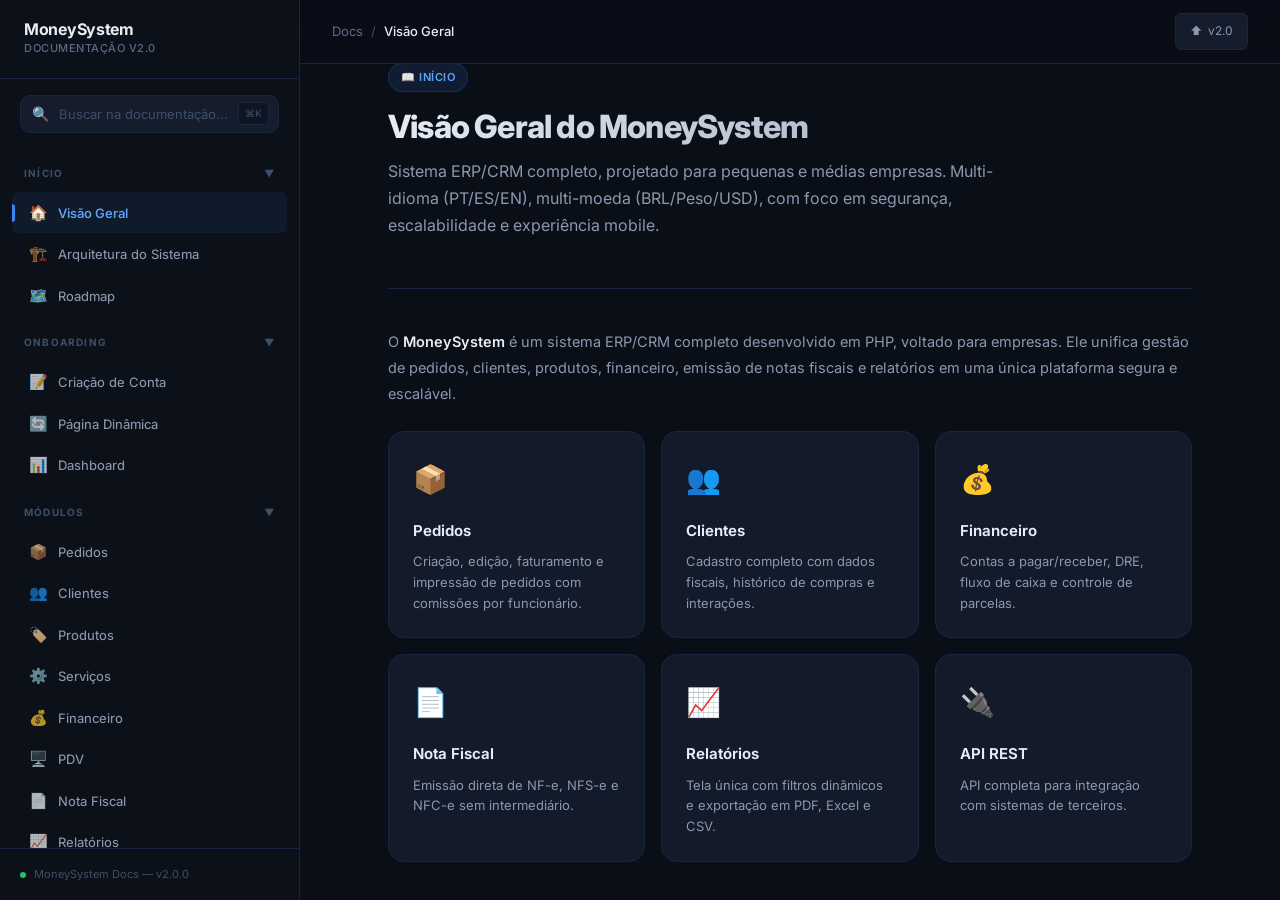
==== commit 3eb411f0: "Upload" ====
--- a/index.html
+++ b/index.html
@@ -5,7 +5,7 @@
     <meta charset="UTF-8">
     <meta name="viewport" content="width=device-width, initial-scale=1.0">
     <title>MoneySystem — Documentação de Desenvolvimento</title>
-    <meta name="description" content="Documentação completa do MoneySystem ERP/CRM brasileiro.">
+    <meta name="description" content="Documentação completa do MoneySystem ERP/CRM.">
     <link rel="stylesheet" href="css/styles.css">
 </head>
 
@@ -16,7 +16,6 @@
         <aside class="sidebar">
             <div class="sidebar-header">
                 <div class="sidebar-logo">
-                    <div class="logo-icon">M$</div>
                     <div class="logo-text">
                         <h1>MoneySystem</h1>
                         <span>Documentação v2.0</span>
@@ -99,6 +98,8 @@
                                 class="nav-label">Inadimplência</span></div>
                         <div class="nav-item" data-section="drf"><span class="nav-icon">👤</span><span
                                 class="nav-label">DRF Pessoal</span></div>
+                        <a href="afiliados.html" class="nav-item nav-item-external"><span
+                                class="nav-icon">🤝</span><span class="nav-label">Programa de Afiliados</span></a>
                     </div>
                 </div>
                 <!-- API -->
@@ -155,6 +156,8 @@
                     <div class="nav-items">
                         <div class="nav-item" data-section="emails"><span class="nav-icon">📧</span><span
                                 class="nav-label">E-mails e Notificações</span></div>
+                        <div class="nav-item" data-section="atendimento"><span class="nav-icon">💬</span><span
+                                class="nav-label">Atendimento</span></div>
                     </div>
                 </div>
                 <!-- LANÇAMENTO -->
@@ -205,14 +208,14 @@
                         <div class="section-hero">
                             <div class="section-badge blue">📖 Início</div>
                             <h1>Visão Geral do MoneySystem</h1>
-                            <p class="section-desc">Sistema ERP/CRM brasileiro completo, projetado para pequenas e
+                            <p class="section-desc">Sistema ERP/CRM completo, projetado para pequenas e
                                 médias empresas. Multi-idioma (PT/ES/EN), multi-moeda (BRL/Peso/USD), com foco em
                                 segurança,
                                 escalabilidade e experiência mobile.</p>
                         </div>
 
                         <p>O <strong>MoneySystem</strong> é um sistema ERP/CRM completo desenvolvido em PHP, voltado
-                            para empresas brasileiras e latino-americanas. Ele unifica gestão de pedidos, clientes,
+                            para empresas. Ele unifica gestão de pedidos, clientes,
                             produtos, financeiro, emissão de notas fiscais e relatórios em uma única plataforma segura e
                             escalável.</p>
 
@@ -255,7 +258,7 @@
                             setor da empresa:</p>
                         <div class="sector-list">
                             <div class="sector-item"><span class="sector-icon">🖨️</span> Gráfica</div>
-                            <div class="sector-item"><span class="sector-icon">🚗</span> Película Automotiva</div>
+                            <div class="sector-item"><span class="sector-icon">🚗</span> Automotivo</div>
                             <div class="sector-item"><span class="sector-icon">🔧</span> Mecânica</div>
                             <div class="sector-item"><span class="sector-icon">📋</span> Outro</div>
                         </div>
@@ -264,6 +267,376 @@
                             <span class="alert-icon">⚠️</span>
                             <p>O setor selecionado na criação da conta <strong>não poderá ser alterado</strong>
                                 posteriormente. Essa escolha determina personalizações no sistema.</p>
+                        </div>
+
+                        <div class="sector-planning-block" data-sector-planner>
+                            <div class="sector-planning-tabs" role="tablist" aria-label="Planejamento por setor">
+                                <button type="button" id="tab-plan-grafica" class="sector-plan-tab sector-plan-tab--grafica"
+                                    role="tab" aria-selected="false" aria-controls="sector-plan-grafica"
+                                    data-plan="grafica">🖨️ Gráfica</button>
+                                <button type="button" id="tab-plan-automotivo"
+                                    class="sector-plan-tab sector-plan-tab--automotivo active" role="tab"
+                                    aria-selected="true" aria-controls="sector-plan-automotivo" data-plan="automotivo">🚗
+                                    Automotivo</button>
+                            </div>
+                            <div class="sector-plan-panels">
+                                <div id="sector-plan-grafica" class="sector-plan-panel" data-plan-panel="grafica"
+                                    role="tabpanel" aria-labelledby="tab-plan-grafica">
+                                    <p class="automotivo-doc-lead">Visão de <strong>produto</strong> para o perfil
+                                        <strong>Gráfica</strong> no cadastro da empresa: impressão rápida, digital,
+                                        grande formato, brindes e comunicação visual. <strong>Vale quando o setor é
+                                            Gráfica</strong> — o sistema deve priorizar especificação técnica do job,
+                                        provas, arquivos, produção e rastreio de prazo, sem tratar pedido como «caixa
+                                        genérica».</p>
+
+                                    <h3 class="automotivo-doc-h">1. Como o perfil Gráfica se reflete no produto</h3>
+                                    <div class="table-wrapper">
+                                        <table>
+                                            <thead>
+                                                <tr>
+                                                    <th>Onde</th>
+                                                    <th>Comportamento esperado</th>
+                                                </tr>
+                                            </thead>
+                                            <tbody>
+                                                <tr>
+                                                    <td>Cadastro da empresa</td>
+                                                    <td>Setor <strong>Gráfica</strong> escolhido na criação da conta
+                                                        (inalterável depois)</td>
+                                                </tr>
+                                                <tr>
+                                                    <td>Orçamento e pedido</td>
+                                                    <td>Campos e fluxos voltados a <strong>especificação do trabalho</strong>
+                                                        (medidas, material, cores, acabamento, tiragem), não só nome e
+                                                        preço</td>
+                                                </tr>
+                                                <tr>
+                                                    <td>Produção</td>
+                                                    <td>Status e responsáveis alinhados à realidade da gráfica (arte,
+                                                        impressão, acabamento, conferência)</td>
+                                                </tr>
+                                            </tbody>
+                                        </table>
+                                    </div>
+
+                                    <h3 class="automotivo-doc-h">2. Escopo funcional de referência</h3>
+                                    <h4 class="automotivo-doc-h4">2.1 Ficha técnica por item (orçamento / pedido)</h4>
+                                    <div class="table-wrapper">
+                                        <table>
+                                            <thead>
+                                                <tr>
+                                                    <th>Dimensão</th>
+                                                    <th>Exemplos de uso</th>
+                                                </tr>
+                                            </thead>
+                                            <tbody>
+                                                <tr>
+                                                    <td><strong>Formato fechado e aberto</strong></td>
+                                                    <td>Cartão, folder, livreto — largura × altura em mm ou cm</td>
+                                                </tr>
+                                                <tr>
+                                                    <td><strong>Substrato / material</strong></td>
+                                                    <td>Papel offset, couché, kraft, vinil, lona, PS, etc.</td>
+                                                </tr>
+                                                <tr>
+                                                    <td><strong>Gramatura ou espessura</strong></td>
+                                                    <td>Quando aplicável ao material escolhido</td>
+                                                </tr>
+                                                <tr>
+                                                    <td><strong>Cores e perfil</strong></td>
+                                                    <td>CMYK, Pantone, branco especial, verniz localizado</td>
+                                                </tr>
+                                                <tr>
+                                                    <td><strong>Acabamento</strong></td>
+                                                    <td>Verniz UV, laminação fosca/brilho, corte especial, vinco,
+                                                        wire-o, espiral</td>
+                                                </tr>
+                                                <tr>
+                                                    <td><strong>Tiragem e excedentes</strong></td>
+                                                    <td>Quantidade contratada; política de sobra (tolerância)</td>
+                                                </tr>
+                                            </tbody>
+                                        </table>
+                                    </div>
+
+                                    <h4 class="automotivo-doc-h4">2.2 Arquivos, provas e aprovação</h4>
+                                    <ul>
+                                        <li>Anexos por <strong>item</strong> ou por <strong>pedido</strong>, com tamanho
+                                            adequado ao fluxo real (PDF, pacote compactado quando necessário)</li>
+                                        <li>Estados legíveis: aguardando arte, em análise técnica, prova enviada,
+                                            <strong>aprovada</strong> (com data e responsável)</li>
+                                        <li>Checklist opcional para o cliente interno: sangria, conversão de fonte,
+                                            perfil de cor, marcas de corte</li>
+                                    </ul>
+
+                                    <h4 class="automotivo-doc-h4">2.3 Impressão do orçamento (layout Gráfica)</h4>
+                                    <ul>
+                                        <li>PDF ou impresso com <strong>colunas técnicas</strong> (medidas, papel,
+                                            cores, acabamento, tiragem)</li>
+                                        <li>Resumo de prazo combinado ou data prevista de entrega quando já negociada
+                                        </li>
+                                        <li>Referência a anexos ou código interno do job para a produção achar o pacote
+                                            certo</li>
+                                    </ul>
+
+                                    <h4 class="automotivo-doc-h4">2.4 Fluxo de produção (visão leve)</h4>
+                                    <p>Status que conversem com a operação — exemplos: <strong>pré-impressão</strong>,
+                                        <strong>impressão</strong>, <strong>acabamento</strong>, <strong>conferência</strong>,
+                                        <strong>pronto para retirada / envio</strong>. Deve ser possível filtrar a fila
+                                        por etapa e por prazo.</p>
+
+                                    <h4 class="automotivo-doc-h4">2.5 Estoque e consumo (visão gráfica)</h4>
+                                    <ul>
+                                        <li>Papéis, bobinas, chapas, tintas e insumos tratados com <strong>unidade
+                                                coerente</strong> (folha, m², kg, rolo)</li>
+                                        <li>Onde fizer sentido, <strong>baixa estimada</strong> ao reservar material para
+                                            o job ou ao fechar o pedido — alinhado à política da empresa na v2</li>
+                                    </ul>
+
+                                    <h3 class="automotivo-doc-h">3. Visão de mercado e oportunidade</h3>
+                                    <h4 class="automotivo-doc-h4">3.1 Dores comuns</h4>
+                                    <ul>
+                                        <li>Pedido sem especificação → retrabalho e briga de «não estava no orçamento»
+                                        </li>
+                                        <li>Prova informal (WhatsApp) sem registro → disputa de cor e formato</li>
+                                        <li>Prazo prometido sem encaixe na <strong>capacidade</strong> da máquina ou
+                                            do acabamento</li>
+                                        <li>Desperdício de chapa / metro por falta de visão de <strong>otimização</strong>
+                                            (fase avançada)</li>
+                                    </ul>
+                                    <h4 class="automotivo-doc-h4">3.2 Proposta de diferenciação</h4>
+                                    <div class="table-wrapper">
+                                        <table>
+                                            <thead>
+                                                <tr>
+                                                    <th>Conceito</th>
+                                                    <th>Em uma frase</th>
+                                                </tr>
+                                            </thead>
+                                            <tbody>
+                                                <tr>
+                                                    <td><strong>Job padronizado + variáveis</strong></td>
+                                                    <td>Templates por tipo de produto (cartão, banner, adesivo) com
+                                                        campos obrigatórios</td>
+                                                </tr>
+                                                <tr>
+                                                    <td><strong>Repetir pedido</strong></td>
+                                                    <td>Clonar job anterior com um clique, ajustando só tiragem ou data
+                                                    </td>
+                                                </tr>
+                                                <tr>
+                                                    <td><strong>Portal ou link de aprovação</strong></td>
+                                                    <td>Cliente aprova prova com carimbo de data (fase 2, se priorizado)
+                                                    </td>
+                                                </tr>
+                                                <tr>
+                                                    <td><strong>Calculadora de área</strong></td>
+                                                    <td>m² ou linear automático a partir das medidas do item</td>
+                                                </tr>
+                                            </tbody>
+                                        </table>
+                                    </div>
+
+                                    <h3 class="automotivo-doc-h">4. Lacunas típicas a endereçar no desenho da v2</h3>
+                                    <div class="table-wrapper">
+                                        <table>
+                                            <thead>
+                                                <tr>
+                                                    <th>Tema</th>
+                                                    <th>Observação</th>
+                                                </tr>
+                                            </thead>
+                                            <tbody>
+                                                <tr>
+                                                    <td>Imposição / nesting</td>
+                                                    <td>Integração profunda costuma ficar para ferramentas RIP ou ERPs
+                                                        especializados; definir até onde o MoneySystem calcula vs só
+                                                        registra</td>
+                                                </tr>
+                                                <tr>
+                                                    <td>Plotter / mesa de corte</td>
+                                                    <td>Exportação de lista de cortes ou integração futura com drivers
+                                                    </td>
+                                                </tr>
+                                                <tr>
+                                                    <td>Contratos e provas legais</td>
+                                                    <td>Termo de aprovação de arte vinculado ao pedido</td>
+                                                </tr>
+                                            </tbody>
+                                        </table>
+                                    </div>
+                                </div>
+
+                                <div id="sector-plan-automotivo" class="sector-plan-panel active"
+                                    data-plan-panel="automotivo" role="tabpanel" aria-labelledby="tab-plan-automotivo">
+                                    <p class="automotivo-doc-lead">Visão de <strong>produto</strong> para o perfil
+                                        <strong>Automotivo</strong> no cadastro da empresa: escopo funcional desejado, o que pode
+                                        ser transversal a outros setores e a oportunidade de mercado (insumos, receita de
+                                        serviço, «cliente = carro»). <strong>Vale quando o setor da empresa é Automotivo</strong>
+                                        — esse perfil deve acionar telas e fluxos específicos (veículo, película/PPF, impressão e
+                                        checklist, entre outros).</p>
+
+                                    <h3 class="automotivo-doc-h">1. Escopo funcional de referência (perfil Automotivo)</h3>
+                                    <div class="table-wrapper">
+                                        <table>
+                                            <thead>
+                                                <tr>
+                                                    <th>Campo</th>
+                                                    <th>Observação</th>
+                                                </tr>
+                                            </thead>
+                                            <tbody>
+                                                <tr>
+                                                    <td><strong>Marca / modelo / ano</strong></td>
+                                                    <td>Texto livre (ex.: Hyundai Creta 2025)</td>
+                                                </tr>
+                                                <tr>
+                                                    <td><strong>Placa</strong></td>
+                                                    <td>Deve ser fácil de buscar e reutilizar no histórico</td>
+                                                </tr>
+                                                <tr>
+                                                    <td><strong>Chassi</strong></td>
+                                                    <td>Disponível na abertura do pedido e editável depois, sem lacunas
+                                                        entre orçamento e OS</td>
+                                                </tr>
+                                            </tbody>
+                                        </table>
+                                    </div>
+
+                                    <h4 class="automotivo-doc-h4">1.1 Película e PPF — área de aplicação por item</h4>
+                                    <p>No <strong>orçamento</strong> com perfil Automotivo, ao incluir produto, deve existir
+                                        <strong>área de aplicação</strong> por linha:</p>
+                                    <ul>
+                                        <li><strong>Película:</strong> lateral traseira, para-brisa, teto solar, completo</li>
+                                        <li><strong>PPF:</strong> capô, para-choque dianteiro, retrovisores, colunas, maçanetas,
+                                            soleiras, lateral</li>
+                                    </ul>
+                                    <p>A lista de itens deve destacar a <strong>área</strong> (por exemplo com indicadores
+                                        visuais distintos para PPF e película). A <strong>impressão / PDF do orçamento</strong>
+                                        no layout automotivo deve reutilizar essas áreas (lista ou diagrama, conforme
+                                        configuração).</p>
+
+                                    <h4 class="automotivo-doc-h4">1.2 Impressão do orçamento (layout automotivo)</h4>
+                                    <ul>
+                                        <li>Layout próprio para orçamentos automotivos</li>
+                                        <li>Destaque para placa, modelo e chassi quando preenchidos</li>
+                                        <li>Respeitar as áreas de aplicação definidas nos itens</li>
+                                        <li>Na tela de visualização do orçamento, atalho claro para essa impressão quando o
+                                            contexto for Automotivo</li>
+                                    </ul>
+
+                                    <h4 class="automotivo-doc-h4">1.3 Checklist de fotos (aba Anexos)</h4>
+                                    <p>Na <strong>edição do pedido</strong>, anexos exibem alerta com checklist: externas, internas,
+                                        detalhes (riscos, vidros), documentação (placa, chassi, KM, chaves). Objetivo: proteção
+                                        da loja e do cliente — alinhado a película/PPF.</p>
+
+                                    <h4 class="automotivo-doc-h4">1.4 Busca e histórico por placa</h4>
+                                    <ul>
+                                        <li><strong>Listagem de pedidos:</strong> a busca deve considerar placa, chassi e
+                                            marca/modelo</li>
+                                        <li><strong>Autocomplete por placa:</strong> ao digitar a placa, sugerir pedidos recentes
+                                            com rótulo claro (ex.: número do pedido, cliente e placa) e permitir preencher cliente
+                                            e dados do veículo quando fizer sentido no fluxo</li>
+                                    </ul>
+                                    <p>A <strong>placa</strong> como chave de busca liga histórico de pedidos ao titular
+                                        cadastrado (ideia «cliente = carro» em parte).</p>
+
+                                    <h3 class="automotivo-doc-h">2. Visão de mercado e oportunidade</h3>
+                                    <h4 class="automotivo-doc-h4">2.1 Dor do nicho</h4>
+                                    <ul>
+                                        <li>Estoque fino para <strong>peças inteiras</strong> (lâmpada, som)</li>
+                                        <li><strong>Insumos líquidos</strong> (shampoo, cera, galões): «estoque invisível» —
+                                            consumo por serviço não medido</li>
+                                    </ul>
+                                    <h4 class="automotivo-doc-h4">2.2 Proposta de diferenciação</h4>
+                                    <div class="table-wrapper">
+                                        <table>
+                                            <thead>
+                                                <tr>
+                                                    <th>Conceito</th>
+                                                    <th>Em uma frase</th>
+                                                </tr>
+                                            </thead>
+                                            <tbody>
+                                                <tr>
+                                                    <td><strong>Composição de serviço</strong> (receita / ficha técnica)</td>
+                                                    <td>Serviço vendido puxa consumo estimado de insumos (ml, g, aplicações)</td>
+                                                </tr>
+                                                <tr>
+                                                    <td><strong>Unidade fracionada</strong></td>
+                                                    <td>Cadastro e estoque em ml / L / g, não só unidade</td>
+                                                </tr>
+                                                <tr>
+                                                    <td><strong>Baixa no pedido</strong></td>
+                                                    <td>Ao lançar o serviço, baixa insumos em segundo plano</td>
+                                                </tr>
+                                                <tr>
+                                                    <td><strong>Relatórios</strong></td>
+                                                    <td>Quanto rende o galão; lavagens estimadas restantes</td>
+                                                </tr>
+                                                <tr>
+                                                    <td><strong>UX «cliente = carro»</strong></td>
+                                                    <td>Busca por placa; evolução possível para entidade Veículo</td>
+                                                </tr>
+                                            </tbody>
+                                        </table>
+                                    </div>
+
+                                    <h3 class="automotivo-doc-h">3. Lacunas</h3>
+                                    <div class="table-wrapper">
+                                        <table>
+                                            <thead>
+                                                <tr>
+                                                    <th>Desejado</th>
+                                                    <th>Observação</th>
+                                                </tr>
+                                            </thead>
+                                            <tbody>
+                                                <tr>
+                                                    <td>«Receita» do serviço: serviço → insumos → quantidade consumida</td>
+                                                    <td>Precisa de modelo de dados e telas; hoje, em referências de mercado,
+                                                        costuma não existir como entidade de primeira classe</td>
+                                                </tr>
+                                                <tr>
+                                                    <td>Baixa automática de estoque de produto ao vender serviço</td>
+                                                    <td>Serviço no pedido não «explode» sozinho em consumo de insumos sem regra de
+                                                        produto definida</td>
+                                                </tr>
+                                                <tr>
+                                                    <td>Estoque em ml / L / g como caso de uso principal</td>
+                                                    <td>Exige unidade e precisão no cadastro de produtos, regras de arredondamento
+                                                        e UX claras</td>
+                                                </tr>
+                                                <tr>
+                                                    <td>Veículo como entidade separada do cliente</td>
+                                                    <td>Referência comum: dados só no pedido; histórico por placa sem «ficha do
+                                                        carro» única</td>
+                                                </tr>
+                                                <tr>
+                                                    <td>Frota no cadastro do cliente (vários carros)</td>
+                                                    <td>Hoje, em muitos sistemas, o veículo é digitado de novo a cada pedido</td>
+                                                </tr>
+                                            </tbody>
+                                        </table>
+                                    </div>
+
+                                    <h3 class="automotivo-doc-h">4. Assinaturas de lavagem e frota por cliente</h3>
+                                    <p>Ideias complementares à «receita de insumos»; tratá-las como <strong>evolução de produto
+                                            própria</strong> (cadastro, consumo de créditos, financeiro).</p>
+                                    <p><strong>Assinatura mensal por carro ou cliente:</strong> mensalidade com direito a X
+                                        lavagens ou serviços no período; envolve plano de assinatura do <em>cliente final</em>,
+                                        vínculo com cliente e opcionalmente veículo, contagem de usos, regras na abertura do pedido
+                                        (crédito x avulso), renovação e relatórios. <em>Nota:</em> em impressos automotivos,
+                                        «assinatura» pode aparecer só como <strong>linha para assinatura física</strong>
+                                        (cliente/técnico) — não confundir com plano recorrente no sistema.</p>
+                                    <p><strong>Vários veículos no cadastro:</strong> no cliente, lista de veículos (apelido,
+                                        modelo, placa, cor, observações); no pedido, escolher qual veículo preenche placa e modelo e
+                                        mantém rastreio.</p>
+                                    <p>Na modelagem, prever entidades do tipo cadastro de veículos do cliente, assinaturas e uso
+                                        por período, conforme prioridade de negócio.</p>
+
+                                </div>
+                            </div>
                         </div>
 
                         <h2>Stack Tecnológico</h2>
@@ -557,7 +930,7 @@
     address_country VARCHAR(3)      DEFAULT 'BRA',
 
     <span class="comment">-- Configurações do sistema</span>
-    sector          VARCHAR(50)     NOT NULL,              <span class="comment">-- grafica|pelicula|mecanica|outro</span>
+    sector          VARCHAR(50)     NOT NULL,              <span class="comment">-- grafica|automotivo|mecanica|outro</span>
     currency        CHAR(3)         NOT NULL DEFAULT 'BRL',<span class="comment">-- BRL | ARS | USD</span>
     language        VARCHAR(5)      NOT NULL DEFAULT 'pt-BR',
     timezone        VARCHAR(50)     NOT NULL DEFAULT 'America/Sao_Paulo',
@@ -632,14 +1005,14 @@
                             <div class="timeline-step">
                                 <div class="step-number">2</div>
                                 <div class="step-content">
-                                    <h3>Fase 2 — Módulos Core (Mês 2-3)</h3>
+                                    <h3>Fase 2 — Módulos Core (Mês 2)</h3>
                                     <p>Pedidos, Clientes, Produtos, Serviços, Dashboard, Calendário de eventos.</p>
                                 </div>
                             </div>
                             <div class="timeline-step">
                                 <div class="step-number">3</div>
                                 <div class="step-content">
-                                    <h3>Fase 3 — Financeiro e NF (Mês 4-5)</h3>
+                                    <h3>Fase 3 — Financeiro e NF (Mês 3)</h3>
                                     <p>Módulo financeiro, DRE, contas a pagar/receber, emissão de NF-e/NFS-e/NFC-e
                                         direto com SEFAZ. (Contratar um dev nessa fase especialista em SEFAZ)</p>
                                 </div>
@@ -647,14 +1020,14 @@
                             <div class="timeline-step">
                                 <div class="step-number">4</div>
                                 <div class="step-content">
-                                    <h3>Fase 4 — Integrações e API (Mês 6-7)</h3>
-                                    <p>API REST pública, integrações com ERPs (Tiny, Bling), RD Station, webhooks.</p>
+                                    <h3>Fase 4 — Integrações e API (Mês 4)</h3>
+                                    <p>API REST pública, integrações com ERPs (Tiny, Bling), Asaas, RD Station, webhooks.</p>
                                 </div>
                             </div>
                             <div class="timeline-step">
                                 <div class="step-number">5</div>
                                 <div class="step-content">
-                                    <h3>Fase 5 — White Label e Planos (Mês 8)</h3>
+                                    <h3>Fase 5 — White Label e Planos (Mês 5)</h3>
                                     <p>Sistema de planos pós-pago, cobrança automática, White Label, armazenamento por
                                         plano.</p>
                                 </div>
@@ -662,7 +1035,7 @@
                             <div class="timeline-step">
                                 <div class="step-number">6</div>
                                 <div class="step-content">
-                                    <h3>Fase 6 — Migração e Testes (Mês 9)</h3>
+                                    <h3>Fase 6 — Migração e Testes (Mês 6)</h3>
                                     <p>Migração do banco antigo, testes de carga 50k+ usuários, testes de segurança,
                                         pentest.</p>
                                 </div>
@@ -670,7 +1043,7 @@
                             <div class="timeline-step">
                                 <div class="step-number">7</div>
                                 <div class="step-content">
-                                    <h3>Fase 7 — Beta Fechado (Mês 10)</h3>
+                                    <h3>Fase 7 — Beta Fechado (Mês 7)</h3>
                                     <p>Deploy em <code class="inline">beta.moneysystem.com.br</code> para empresas
                                         selecionadas testarem o sistema. Coleta de feedback, correção de bugs e
                                         validação em ambiente real durante 1 mês.</p>
@@ -679,7 +1052,7 @@
                             <div class="timeline-step">
                                 <div class="step-number">8</div>
                                 <div class="step-content">
-                                    <h3>Fase 8 — Lançamento v2.0 (Mês 11)</h3>
+                                    <h3>Fase 8 — Lançamento v2.0 (Mês 8)</h3>
                                     <p>Deploy oficial para todos os usuários, aviso de instabilidades, banner "cara
                                         nova" nos primeiros 7 dias, vídeo de apresentação e correção de bugs.</p>
                                 </div>
@@ -687,8 +1060,8 @@
                             <div class="timeline-step">
                                 <div class="step-number">9</div>
                                 <div class="step-content">
-                                    <h3>Fase 9 — v2.1 Pós-Lançamento (Mês 12+)</h3>
-                                    <p>Integrações bancárias (BB, Itaú, Bradesco, Inter), PWA com Service Workers, modo
+                                    <h3>Fase 9 — v2.1 Pós-Lançamento (Mês 9+)</h3>
+                                    <p>Integrações bancárias (BB, Itaú, Bradesco, Inter), Integração com SEFAZ, PWA com Service Workers, modo
                                         offline, app via WebView para App Store e Google Play.</p>
                                 </div>
                             </div>
@@ -781,7 +1154,7 @@
                                 alterar</strong>.</p>
                         <div class="sector-list">
                             <div class="sector-item"><span class="sector-icon">🖨️</span> Gráfica</div>
-                            <div class="sector-item"><span class="sector-icon">🚗</span> Película Automotiva</div>
+                            <div class="sector-item"><span class="sector-icon">🚗</span> Automotivo</div>
                             <div class="sector-item"><span class="sector-icon">🔧</span> Mecânica</div>
                             <div class="sector-item"><span class="sector-icon">📋</span> Outro</div>
                         </div>
@@ -839,13 +1212,14 @@
                         </div>
 
                         <h2>Referência Visual</h2>
-                        <div class="screenshot-wrapper">
-                            <img src="assets/images/dashboard.png" alt="Dashboard MoneySystem">
-                        </div>
-                        <p class="screenshot-caption">Dashboard do MoneySystem — design dark mode com cards informativos
-                        </p>
-
-                        <h2>Componentes do Dashboard</h2>
+                        <a href="dashboard.html" class="screenshot-preview-link" target="_blank" rel="noopener noreferrer">
+                            <div class="screenshot-wrapper">
+                                <img src="assets/images/dashboard.png" alt="Dashboard MoneySystem">
+                            </div>
+                            <p class="screenshot-caption">Dashboard do MoneySystem — clique aqui para Live Preview</p>
+                        </a>
+
+                        <h2>Componentes do Dashboard (Conforme Permissões)</h2>
                         <div class="feature-grid">
                             <div class="feature-card">
                                 <div class="feature-icon">💵</div>
@@ -874,7 +1248,7 @@
                             <div class="feature-card">
                                 <div class="feature-icon">⚡</div>
                                 <h3>Acesso Rápido</h3>
-                                <p>Botões de atalho: Novo Pedido, Novo Cliente, Novo Produto.</p>
+                                <p>Botões de atalho: Novo Pedido, Novo Cliente, Novo Produto. Também poder logar em várias contas e fazer troca rápida.</p>
                             </div>
                             <div class="feature-card">
                                 <div class="feature-icon">🕐</div>
@@ -1091,8 +1465,10 @@
                         <div class="section-hero">
                             <div class="section-badge green">📄 Módulo</div>
                             <h1>Nota Fiscal</h1>
-                            <p class="section-desc">Emissão direta de NF-e, NFS-e e NFC-e sem intermediário, comunicando
-                                diretamente com a SEFAZ.</p>
+                            <p class="section-desc">Objetivo: emissão direta de NF-e, NFS-e e NFC-e com a SEFAZ, sem
+                                intermediário.</p>
+                            <p class="section-desc">Na fase inicial poderá ser utilizado um intermediário; após o
+                                lançamento, a plataforma evoluirá para emissão direta.</p>
                         </div>
                         <div class="alert-box warning"><span class="alert-icon">⚠️</span>
                             <p>A emissão de Nota Fiscal está disponível <strong>apenas para contas em Real Brasileiro
@@ -1206,22 +1582,22 @@
                                 </thead>
                                 <tbody>
                                     <tr>
-                                        <td>Essencial (R$240)</td>
+                                        <td>Essencial</td>
                                         <td>3</td>
                                         <td>2 GB</td>
                                     </tr>
                                     <tr>
-                                        <td>Profissional (R$350)</td>
+                                        <td>Profissional</td>
                                         <td>8</td>
                                         <td>10 GB</td>
                                     </tr>
                                     <tr>
-                                        <td>Enterprise (R$800)</td>
+                                        <td>Enterprise</td>
                                         <td>25</td>
                                         <td>30 GB</td>
                                     </tr>
                                     <tr>
-                                        <td>White Label (R$1.200)</td>
+                                        <td>White Label</td>
                                         <td>Ilimitado</td>
                                         <td>50 GB + extra</td>
                                     </tr>
@@ -1274,12 +1650,19 @@
                             <div class="section-badge purple">💎 Planos</div>
                             <h1>Planos e Preços</h1>
                             <p class="section-desc">4 planos para atender desde micro empresas até organizações com
-                                filiais e marca própria. <strong>7 dias grátis</strong> para todas as novas contas.</p>
+                                filiais e marca própria. <strong>7 dias grátis</strong> para todas as novas contas.
+                                Preços de referência em <strong>BRL</strong> (base de cobrança no Brasil),
+                                <strong>USD</strong> e <strong>ARS</strong> (peso argentino), aproximados por taxa de
+                                câmbio — o valor faturado segue a moeda da conta no sistema.</p>
                         </div>
                         <div class="plans-grid">
                             <div class="plan-card">
                                 <div class="plan-name">Essencial</div>
-                                <div class="plan-price">R$240<span>/mês</span></div>
+                                <div class="plan-price-stack">
+                                    <div class="plan-price plan-price-primary">R$&nbsp;240<span>/mês</span></div>
+                                    <div class="plan-price-alt" title="Referência ~5,5 BRL/USD">US$&nbsp;45<span>/mês</span></div>
+                                    <div class="plan-price-alt" title="Referência ~200 ARS/BRL">ARS&nbsp;48.000<span>/mês</span></div>
+                                </div>
                                 <div class="plan-period">Pós-pago</div>
                                 <ul class="plan-features">
                                     <li>3 usuários</li>
@@ -1297,7 +1680,11 @@
                             <div class="plan-card featured">
                                 <div class="plan-popular">Popular</div>
                                 <div class="plan-name">Profissional</div>
-                                <div class="plan-price">R$350<span>/mês</span></div>
+                                <div class="plan-price-stack">
+                                    <div class="plan-price plan-price-primary">R$&nbsp;350<span>/mês</span></div>
+                                    <div class="plan-price-alt">US$&nbsp;65<span>/mês</span></div>
+                                    <div class="plan-price-alt">ARS&nbsp;70.000<span>/mês</span></div>
+                                </div>
                                 <div class="plan-period">Pós-pago</div>
                                 <ul class="plan-features">
                                     <li>8 usuários</li>
@@ -1314,7 +1701,11 @@
                             </div>
                             <div class="plan-card">
                                 <div class="plan-name">Enterprise</div>
-                                <div class="plan-price">R$800<span>/mês</span></div>
+                                <div class="plan-price-stack">
+                                    <div class="plan-price plan-price-primary">R$&nbsp;800<span>/mês</span></div>
+                                    <div class="plan-price-alt">US$&nbsp;140<span>/mês</span></div>
+                                    <div class="plan-price-alt">ARS&nbsp;160.000<span>/mês</span></div>
+                                </div>
                                 <div class="plan-period">Pós-pago</div>
                                 <ul class="plan-features">
                                     <li>25 usuários</li>
@@ -1331,11 +1722,15 @@
                             </div>
                             <div class="plan-card">
                                 <div class="plan-name">White Label</div>
-                                <div class="plan-price">R$1.200<span>/mês</span></div>
+                                <div class="plan-price-stack">
+                                    <div class="plan-price plan-price-primary">R$&nbsp;1.200<span>/mês</span></div>
+                                    <div class="plan-price-alt">US$&nbsp;210<span>/mês</span></div>
+                                    <div class="plan-price-alt">ARS&nbsp;240.000<span>/mês</span></div>
+                                </div>
                                 <div class="plan-period">Empresa principal · Pós-pago</div>
                                 <ul class="plan-features">
                                     <li>Usuários ilimitados</li>
-                                    <li>50 GB + R$2,50/GB extra</li>
+                                    <li>50 GB + R$2,50/GB extra (~US$0,45 · ~ARS&nbsp;500/GB)</li>
                                     <li>Todos os módulos</li>
                                     <li>Financeiro + DRE</li>
                                     <li>PDV</li>
@@ -1343,9 +1738,16 @@
                                     <li>NF-e, NFS-e, NFC-e</li>
                                     <li>API REST completa</li>
                                     <li>Integrações bancárias</li>
-                                    <li>Filiais: +R$300/mês cada</li>
+                                    <li>Filiais: +R$300/mês cada (~US$55 · ~ARS&nbsp;60.000)</li>
                                 </ul>
                             </div>
+                        </div>
+                        <div class="alert-box info">
+                            <span class="alert-icon">💱</span>
+                            <p><strong>Referência cambial usada na documentação:</strong> ~5,5 BRL por US$ e ~200 ARS por
+                                R$ — valores arredondados para leitura. Na prática, o sistema pode exibir
+                                <strong>MXN</strong> (peso mexicano) ou outras moedas conforme o módulo de idiomas e a
+                                tabela comercial vigente; reajustes seguem contrato e política de preços.</p>
                         </div>
                         <h2>Comparativo Completo</h2>
                         <div class="table-wrapper">
@@ -2267,8 +2669,9 @@
                             <li><strong>Exclusão</strong> — Avisos progressivos até D+365</li>
                             <li><strong>Segurança</strong> — Login em novo dispositivo, troca de senha</li>
                         </ul>
-                        <h2>WhatsApp</h2>
-                        <p>Usado exclusivamente para avisos de inadimplência e exclusão de dados:</p>
+                        <h2>WhatsApp (mensagens transacionais)</h2>
+                        <p>Canal automatizado para ciclo de cobrança e vida da assinatura — distinto do
+                            <strong>WhatsApp de suporte humano</strong> descrito na seção <strong>Atendimento</strong>:</p>
                         <ul>
                             <li>Aviso de atraso (D+3, D+5)</li>
                             <li>Suspensão (D+7)</li>
@@ -2281,6 +2684,127 @@
                             <li>Novidades do sistema e atualizações</li>
                             <li>Alertas de segurança (login suspeito)</li>
                             <li>Lembretes de eventos do calendário</li>
+                        </ul>
+                    </section>
+
+                    <!-- ═══ ATENDIMENTO ═══ -->
+                    <section id="atendimento" class="doc-section content">
+                        <div class="section-hero">
+                            <div class="section-badge cyan">💬 Suporte</div>
+                            <h1>Atendimento ao Cliente</h1>
+                            <p class="section-desc">Dois canais oficiais — <strong>WhatsApp MoneySystem</strong> e
+                                <strong>tickets dentro do sistema</strong> — para atender assinantes no Brasil e no
+                                exterior, com fila única para a equipe e horário definido no fuso de São Paulo.</p>
+                        </div>
+
+                        <h2>Horário de atendimento humano</h2>
+                        <div class="info-card">
+                            <div class="card-header">
+                                <div class="card-icon cyan">🕐</div>
+                                <div class="card-title">Segunda a sexta · Horário de Brasília</div>
+                            </div>
+                            <div class="card-body">
+                                <p>Atendimento presencial pela equipe (WhatsApp e tickets) das <strong>8h30 às
+                                        18h</strong>, em <strong>horário de São Paulo</strong>
+                                    (<code class="inline">America/Sao_Paulo</code>), em <strong>dias úteis</strong>
+                                    (segunda a sexta-feira, exceto feriados nacionais divulgados no site ou no sistema).
+                                </p>
+                                <p>Fora desse período, mensagens e novos tickets continuam registrados; a resposta ocorre
+                                    no próximo dia útil, na ordem de chegada e prioridade.</p>
+                            </div>
+                        </div>
+                        <div class="alert-box info">
+                            <span class="alert-icon">🌍</span>
+                            <p>Clientes em outros fusos veem o horário convertido na interface quando aplicável; a
+                                referência operacional da equipe é sempre <strong>BRT/SP</strong>.</p>
+                        </div>
+
+                        <h2>Canais para o cliente</h2>
+                        <div class="feature-grid">
+                            <div class="feature-card">
+                                <div class="feature-icon">📱</div>
+                                <h3>WhatsApp MoneySystem</h3>
+                                <p>Número oficial divulgado no site institucional, e-mail de boas-vindas e área logada.
+                                    Indicado para dúvidas rápidas, envio de prints e conversa em tempo quase real
+                                    dentro do expediente.</p>
+                            </div>
+                            <div class="feature-card">
+                                <div class="feature-icon">🎫</div>
+                                <h3>Tickets no sistema</h3>
+                                <p>Abertura pelo painel (usuário logado): assunto, descrição, prioridade sugerida e
+                                    anexos. Ideal para <strong>clientes internacionais</strong>, demandas que precisam
+                                    de rastreio, histórico por conta e resposta assíncrona sem depender de estar no
+                                    celular.</p>
+                            </div>
+                        </div>
+
+                        <h2>Planejamento do fluxo (funcionário)</h2>
+                        <p>A equipe opera a partir de uma visão unificada: tudo que entra pelo WhatsApp ou por ticket
+                            vira um <strong>atendimento registrado</strong>, para métricas, qualidade e continuidade.</p>
+                        <div class="aff-steps">
+                            <article class="aff-step">
+                                <div class="aff-step-num">1</div>
+                                <div class="aff-step-body">
+                                    <h3>Triagem e registro</h3>
+                                    <p>No início do turno (8h30), o atendente abre a fila de <strong>tickets
+                                            abertos</strong> e a caixa de <strong>conversas WhatsApp</strong> atribuídas
+                                        ou na fila geral. Cada contato novo no WhatsApp deve ser vinculado à
+                                        <strong>conta do cliente</strong> (e-mail ou CNPJ/ID) assim que identificado.</p>
+                                </div>
+                            </article>
+                            <article class="aff-step">
+                                <div class="aff-step-num">2</div>
+                                <div class="aff-step-body">
+                                    <h3>Classificar e responder</h3>
+                                    <p>Categorizar: comercial, faturamento, bug, dúvida de uso, integração/API. Resposta
+                                        objetiva no mesmo canal (WhatsApp ou ticket). Se a demanda for longa ou exigir
+                                        análise técnica, <strong>criar ou mover para ticket</strong> e enviar o link ou
+                                        número do protocolo no WhatsApp para o cliente acompanhar.</p>
+                                </div>
+                            </article>
+                            <article class="aff-step">
+                                <div class="aff-step-num">3</div>
+                                <div class="aff-step-body">
+                                    <h3>Internacional e idioma</h3>
+                                    <p>Priorizar <strong>ticket</strong> quando o cliente estiver em fuso muito
+                                        diferente ou preferir ES/EN: o histórico fica no sistema e as notificações por
+                                        e-mail reduzem perda de contexto. Mensagens podem ser respondidas no idioma da
+                                        conta, quando a equipe tiver cobertura.</p>
+                                </div>
+                            </article>
+                            <article class="aff-step">
+                                <div class="aff-step-num">4</div>
+                                <div class="aff-step-body">
+                                    <h3>Encerramento e escalação</h3>
+                                    <p>Marcar ticket como resolvido após confirmação ou período de inatividade definido
+                                        em política interna. Escalação para N2/N3 (produto ou engenharia) dentro do
+                                        ticket, mantendo o cliente informado no mesmo protocolo.</p>
+                                </div>
+                            </article>
+                        </div>
+
+                        <h2>Tickets — comportamento esperado no sistema</h2>
+                        <ul>
+                            <li><strong>Abertura</strong> — Menu Ajuda / Suporte ou ícone dedicado; campos mínimos:
+                                categoria, título, descrição; anexos opcionais (prints, XML, logs autorizados).</li>
+                            <li><strong>Notificações</strong> — E-mail (e opcionalmente push) a cada resposta da equipe,
+                                para quem não está no fuso de SP.</li>
+                            <li><strong>SLA interno</strong> — Primeira resposta em horário comercial conforme fila;
+                                urgências (ex.: indisponibilidade do sistema) com fila prioritária.</li>
+                            <li><strong>Auditoria</strong> — Histórico por conta e por usuário que abriu o chamado,
+                                visível para administradores da assinatura quando aplicável.</li>
+                        </ul>
+
+                        <h2>WhatsApp — boas práticas operacionais</h2>
+                        <ul>
+                            <li>Usar <strong>modelos aprovados</strong> para mensagens repetitivas (horário, link da
+                                documentação, como abrir ticket).</li>
+                            <li>Não tratar dados sensíveis sem necessidade; direcionar para área logada quando possível.
+                            </li>
+                            <li>Antes das <strong>18h</strong>, avisar se a conversa ficará pendente até o próximo dia
+                                útil.</li>
+                            <li>Separar tecnicamente, quando possível, o <strong>número de suporte</strong> das
+                                automações de cobrança descritas em E-mails e Notificações.</li>
                         </ul>
                     </section>
 
--- a/css/styles.css
+++ b/css/styles.css
@@ -358,6 +358,14 @@
   font-weight: 600;
 }
 
+a.nav-item {
+  text-decoration: none;
+}
+
+a.nav-item:hover {
+  text-decoration: none;
+}
+
 /* Sidebar footer */
 .sidebar-footer {
   padding: 16px 20px;
@@ -985,6 +993,39 @@
   margin-bottom: 4px;
 }
 
+.plan-card .plan-price-stack {
+  display: flex;
+  flex-direction: column;
+  align-items: center;
+  gap: 4px;
+  margin: 10px 0 4px;
+}
+
+.plan-card .plan-price-stack .plan-price {
+  margin: 0;
+}
+
+.plan-card .plan-price-stack .plan-price.plan-price-primary {
+  font-size: 28px;
+  font-weight: 800;
+  color: var(--text-primary);
+  letter-spacing: -1px;
+}
+
+.plan-card .plan-price-alt {
+  font-size: 13px;
+  font-weight: 650;
+  color: var(--text-secondary);
+  letter-spacing: -0.2px;
+  line-height: 1.3;
+}
+
+.plan-card .plan-price-alt span {
+  font-size: 11px;
+  font-weight: 500;
+  color: var(--text-muted);
+}
+
 .plan-card .plan-price {
   font-size: 32px;
   font-weight: 800;
@@ -1213,6 +1254,16 @@
 }
 
 /* ─── Screenshot ─── */
+.screenshot-preview-link {
+  display: block;
+  text-decoration: none;
+  color: inherit;
+}
+
+.screenshot-preview-link:hover .screenshot-caption {
+  color: var(--accent-blue);
+}
+
 .screenshot-wrapper {
   margin: 32px 0;
   border-radius: var(--radius-xl);
@@ -1464,3 +1515,674 @@
     grid-template-columns: 1fr;
   }
 }
+
+/* ═══════════════════════════════════════════════════════════════
+   Página — Programa de Afiliados (afiliados.html)
+   ═══════════════════════════════════════════════════════════════ */
+
+body.page-afiliados {
+  overflow-x: hidden;
+  overflow-y: auto;
+  height: auto;
+  min-height: 100vh;
+}
+
+.page-afiliados .aff-header {
+  position: sticky;
+  top: 0;
+  z-index: 80;
+  background: rgba(10, 14, 23, 0.88);
+  backdrop-filter: blur(16px);
+  -webkit-backdrop-filter: blur(16px);
+  border-bottom: 1px solid var(--border-primary);
+}
+
+.page-afiliados .aff-header-inner {
+  max-width: 1100px;
+  margin: 0 auto;
+  padding: 14px 24px;
+  display: flex;
+  align-items: center;
+  gap: 20px;
+  flex-wrap: wrap;
+}
+
+.page-afiliados .aff-brand {
+  display: flex;
+  align-items: center;
+  gap: 12px;
+  text-decoration: none;
+  color: inherit;
+}
+
+.page-afiliados .aff-brand:hover {
+  text-decoration: none;
+}
+
+.page-afiliados .aff-brand-icon {
+  width: 40px;
+  height: 40px;
+  border-radius: var(--radius-md);
+  background: var(--gradient-green);
+  display: flex;
+  align-items: center;
+  justify-content: center;
+  font-size: 18px;
+  font-weight: 800;
+  color: #fff;
+  box-shadow: var(--shadow-glow-green);
+  flex-shrink: 0;
+}
+
+.page-afiliados .aff-brand-text {
+  display: flex;
+  flex-direction: column;
+  line-height: 1.2;
+}
+
+.page-afiliados .aff-brand-text strong {
+  font-size: 15px;
+  font-weight: 700;
+  color: var(--text-primary);
+}
+
+.page-afiliados .aff-brand-text small {
+  font-size: 11px;
+  color: var(--text-tertiary);
+  font-weight: 500;
+  text-transform: uppercase;
+  letter-spacing: 0.4px;
+}
+
+.page-afiliados .aff-header-nav {
+  display: flex;
+  align-items: center;
+  gap: 6px 18px;
+  flex-wrap: wrap;
+  margin-left: auto;
+}
+
+.page-afiliados .aff-header-nav a {
+  font-size: 13px;
+  color: var(--text-tertiary);
+  text-decoration: none;
+  font-weight: 500;
+}
+
+.page-afiliados .aff-header-nav a:hover {
+  color: var(--accent-green);
+  text-decoration: none;
+}
+
+.page-afiliados .aff-btn {
+  display: inline-flex;
+  align-items: center;
+  justify-content: center;
+  padding: 10px 20px;
+  border-radius: var(--radius-md);
+  font-size: 13px;
+  font-weight: 600;
+  font-family: inherit;
+  text-decoration: none;
+  transition: all var(--transition-fast);
+  border: 1px solid transparent;
+  cursor: pointer;
+}
+
+.page-afiliados .aff-btn:hover {
+  text-decoration: none;
+}
+
+.page-afiliados .aff-btn-primary {
+  background: var(--gradient-green);
+  color: #fff;
+  box-shadow: 0 4px 20px rgba(34, 197, 94, 0.25);
+}
+
+.page-afiliados .aff-btn-primary:hover {
+  filter: brightness(1.08);
+  color: #fff;
+}
+
+.page-afiliados .aff-btn-ghost {
+  background: transparent;
+  border-color: var(--border-secondary);
+  color: var(--text-secondary);
+}
+
+.page-afiliados .aff-btn-ghost:hover {
+  border-color: var(--accent-green);
+  color: var(--accent-green);
+}
+
+.page-afiliados .aff-btn-lg {
+  padding: 14px 28px;
+  font-size: 14px;
+}
+
+.page-afiliados .aff-hero {
+  position: relative;
+  padding: 56px 24px 72px;
+  overflow: hidden;
+}
+
+.page-afiliados .aff-hero-bg {
+  position: absolute;
+  inset: 0;
+  background:
+    radial-gradient(ellipse 80% 60% at 50% -20%, rgba(34, 197, 94, 0.18), transparent 55%),
+    radial-gradient(ellipse 50% 40% at 100% 50%, rgba(59, 130, 246, 0.08), transparent 50%),
+    radial-gradient(ellipse 40% 35% at 0% 80%, rgba(168, 85, 247, 0.06), transparent 45%);
+  pointer-events: none;
+}
+
+.page-afiliados .aff-hero-inner {
+  position: relative;
+  max-width: 720px;
+  margin: 0 auto;
+  text-align: center;
+}
+
+.page-afiliados .aff-hero-inner .section-badge {
+  margin-bottom: 20px;
+}
+
+.page-afiliados .aff-hero-title {
+  font-size: clamp(28px, 5vw, 42px);
+  font-weight: 800;
+  letter-spacing: -1px;
+  line-height: 1.15;
+  color: var(--text-primary);
+  margin-bottom: 20px;
+}
+
+.page-afiliados .aff-hero-accent {
+  background: linear-gradient(135deg, var(--accent-green), var(--accent-cyan));
+  -webkit-background-clip: text;
+  -webkit-text-fill-color: transparent;
+  background-clip: text;
+}
+
+.page-afiliados .aff-hero-lead {
+  font-size: 16px;
+  color: var(--text-secondary);
+  line-height: 1.75;
+  margin-bottom: 28px;
+  text-align: center;
+}
+
+.page-afiliados .aff-hero-cta {
+  display: flex;
+  flex-wrap: wrap;
+  gap: 12px;
+  justify-content: center;
+  margin-bottom: 36px;
+}
+
+.page-afiliados .aff-trust-strip {
+  list-style: none;
+  padding: 0;
+  margin: 0;
+  display: flex;
+  flex-direction: column;
+  gap: 10px;
+  align-items: center;
+  font-size: 13px;
+  color: var(--text-tertiary);
+}
+
+.page-afiliados .aff-trust-strip li {
+  display: flex;
+  align-items: center;
+  gap: 8px;
+}
+
+.page-afiliados .aff-trust-icon {
+  color: var(--accent-green);
+  font-weight: 700;
+}
+
+.page-afiliados .aff-section {
+  padding: 0 24px 64px;
+}
+
+.page-afiliados .aff-section.content {
+  max-width: 900px;
+  margin: 0 auto;
+}
+
+.page-afiliados .aff-section-intro {
+  color: var(--text-secondary);
+  font-size: 15px;
+  margin-bottom: 28px;
+  margin-top: -8px;
+}
+
+.page-afiliados .aff-metrics {
+  padding: 32px 24px 48px;
+  border-top: 1px solid var(--border-primary);
+  border-bottom: 1px solid var(--border-primary);
+  background: var(--bg-secondary);
+}
+
+.page-afiliados .aff-metrics-inner {
+  max-width: 1000px;
+  margin: 0 auto;
+  display: grid;
+  grid-template-columns: repeat(3, 1fr);
+  gap: 32px;
+}
+
+@media (max-width: 768px) {
+  .page-afiliados .aff-metrics-inner {
+    grid-template-columns: 1fr;
+    gap: 24px;
+    text-align: center;
+  }
+}
+
+.page-afiliados .aff-metric {
+  text-align: center;
+}
+
+.page-afiliados .aff-metric-value {
+  display: block;
+  font-size: 42px;
+  font-weight: 800;
+  letter-spacing: -2px;
+  line-height: 1;
+  background: var(--gradient-green);
+  -webkit-background-clip: text;
+  -webkit-text-fill-color: transparent;
+  background-clip: text;
+  margin-bottom: 10px;
+}
+
+.page-afiliados .aff-metric-label {
+  font-size: 13px;
+  color: var(--text-secondary);
+  line-height: 1.5;
+  max-width: 260px;
+  margin: 0 auto;
+  display: block;
+}
+
+/* Passos numerados — afiliados.html e seções da documentação */
+.aff-steps {
+  display: flex;
+  flex-direction: column;
+  gap: 20px;
+}
+
+.aff-step {
+  display: flex;
+  gap: 24px;
+  align-items: flex-start;
+  padding: 28px;
+  background: var(--bg-card);
+  border: 1px solid var(--border-primary);
+  border-radius: var(--radius-lg);
+  transition: border-color var(--transition-normal), box-shadow var(--transition-normal);
+}
+
+.aff-step:hover {
+  border-color: rgba(34, 197, 94, 0.35);
+  box-shadow: var(--shadow-md);
+}
+
+.aff-step-num {
+  flex-shrink: 0;
+  width: 48px;
+  height: 48px;
+  border-radius: var(--radius-md);
+  background: rgba(34, 197, 94, 0.12);
+  border: 1px solid rgba(34, 197, 94, 0.25);
+  color: var(--accent-green);
+  font-size: 14px;
+  font-weight: 800;
+  display: flex;
+  align-items: center;
+  justify-content: center;
+  font-variant-numeric: tabular-nums;
+}
+
+.aff-step-body h3 {
+  font-size: 17px;
+  margin: 0 0 10px;
+  color: var(--text-primary);
+}
+
+.aff-step-body p {
+  margin: 0;
+  font-size: 14.5px;
+  color: var(--text-secondary);
+  line-height: 1.75;
+}
+
+.page-afiliados .aff-timeline-card {
+  margin-top: 28px;
+  padding: 28px;
+  background: linear-gradient(165deg, var(--bg-card) 0%, var(--bg-tertiary) 100%);
+  border: 1px solid var(--border-primary);
+  border-radius: var(--radius-xl);
+  box-shadow: var(--shadow-lg);
+}
+
+.page-afiliados .aff-timeline-header {
+  margin-bottom: 24px;
+}
+
+.page-afiliados .aff-timeline-badge {
+  display: inline-block;
+  font-size: 10px;
+  font-weight: 700;
+  text-transform: uppercase;
+  letter-spacing: 0.6px;
+  color: var(--accent-cyan);
+  margin-bottom: 8px;
+}
+
+.page-afiliados .aff-timeline-header h3 {
+  font-size: 18px;
+  margin: 0;
+  color: var(--text-primary);
+}
+
+.page-afiliados .aff-timeline-track {
+  display: flex;
+  align-items: center;
+  justify-content: space-between;
+  gap: 4px;
+  flex-wrap: wrap;
+  padding: 16px 0 8px;
+  margin-bottom: 20px;
+  border-bottom: 1px solid var(--border-primary);
+}
+
+.page-afiliados .aff-timeline-node {
+  flex: 1;
+  min-width: 36px;
+  max-width: 52px;
+  aspect-ratio: 1;
+  display: flex;
+  align-items: center;
+  justify-content: center;
+  border-radius: var(--radius-sm);
+  background: var(--bg-secondary);
+  border: 1px solid var(--border-secondary);
+  font-size: 11px;
+  font-weight: 700;
+  color: var(--text-tertiary);
+  font-variant-numeric: tabular-nums;
+}
+
+.page-afiliados .aff-timeline-node abbr {
+  text-decoration: none;
+  border: none;
+}
+
+.page-afiliados .aff-timeline-node-end {
+  background: rgba(34, 197, 94, 0.12);
+  border-color: rgba(34, 197, 94, 0.4);
+  color: var(--accent-green);
+}
+
+.page-afiliados .aff-timeline-notes {
+  margin: 0;
+  padding-left: 20px;
+  color: var(--text-secondary);
+  font-size: 14px;
+  line-height: 1.75;
+}
+
+.page-afiliados .aff-timeline-notes li {
+  margin-bottom: 10px;
+}
+
+.page-afiliados .aff-two-col {
+  display: grid;
+  grid-template-columns: repeat(2, 1fr);
+  gap: 16px;
+}
+
+@media (max-width: 700px) {
+  .page-afiliados .aff-two-col {
+    grid-template-columns: 1fr;
+  }
+}
+
+.page-afiliados .aff-faq {
+  display: flex;
+  flex-direction: column;
+  gap: 10px;
+}
+
+.page-afiliados .aff-faq-item {
+  background: var(--bg-card);
+  border: 1px solid var(--border-primary);
+  border-radius: var(--radius-md);
+  overflow: hidden;
+}
+
+.page-afiliados .aff-faq-item summary {
+  padding: 16px 20px;
+  font-size: 14px;
+  font-weight: 600;
+  color: var(--text-primary);
+  cursor: pointer;
+  list-style: none;
+  display: flex;
+  align-items: center;
+  justify-content: space-between;
+  gap: 12px;
+}
+
+.page-afiliados .aff-faq-item summary::-webkit-details-marker {
+  display: none;
+}
+
+.page-afiliados .aff-faq-item summary::after {
+  content: '+';
+  font-size: 18px;
+  font-weight: 400;
+  color: var(--accent-green);
+  flex-shrink: 0;
+}
+
+.page-afiliados .aff-faq-item[open] summary::after {
+  content: '−';
+}
+
+.page-afiliados .aff-faq-item p {
+  margin: 0;
+  padding: 0 20px 18px;
+  font-size: 14px;
+  color: var(--text-secondary);
+  line-height: 1.7;
+}
+
+.page-afiliados .aff-cta-block {
+  padding: 64px 24px;
+  background: linear-gradient(180deg, var(--bg-secondary) 0%, var(--bg-primary) 100%);
+  border-top: 1px solid var(--border-primary);
+}
+
+.page-afiliados .aff-cta-inner {
+  max-width: 560px;
+  margin: 0 auto;
+  text-align: center;
+}
+
+.page-afiliados .aff-cta-inner h2 {
+  margin-top: 0;
+  border: none;
+  padding-bottom: 0;
+}
+
+.page-afiliados .aff-cta-inner p {
+  color: var(--text-secondary);
+  margin-bottom: 24px;
+}
+
+.page-afiliados .aff-footer {
+  padding: 24px;
+  border-top: 1px solid var(--border-primary);
+  background: var(--bg-sidebar);
+}
+
+.page-afiliados .aff-footer-inner {
+  max-width: 1100px;
+  margin: 0 auto;
+  display: flex;
+  align-items: center;
+  justify-content: space-between;
+  flex-wrap: wrap;
+  gap: 12px;
+  font-size: 12px;
+  color: var(--text-muted);
+}
+
+.page-afiliados .aff-footer-inner a {
+  color: var(--text-tertiary);
+}
+
+.page-afiliados .aff-footer-inner a:hover {
+  color: var(--accent-green);
+}
+
+@media (max-width: 640px) {
+  .page-afiliados .aff-header-inner {
+    flex-direction: column;
+    align-items: stretch;
+  }
+
+  .page-afiliados .aff-header-nav {
+    margin-left: 0;
+    justify-content: center;
+  }
+
+  .page-afiliados .aff-header .aff-btn-primary {
+    text-align: center;
+    justify-content: center;
+  }
+}
+
+/* ─── Planejamento por setor: Gráfica / Automotivo (Visão Geral) ─── */
+.sector-planning-block {
+  margin: 40px 0 48px;
+  padding: 24px 24px 28px;
+  background: var(--bg-card);
+  border: 1px solid var(--border-primary);
+  border-radius: var(--radius-lg);
+  box-shadow: var(--shadow-sm);
+}
+
+.sector-planning-tabs {
+  display: flex;
+  flex-wrap: wrap;
+  gap: 10px;
+  margin-bottom: 22px;
+  padding-bottom: 20px;
+  border-bottom: 1px solid var(--border-primary);
+}
+
+.sector-plan-tab {
+  display: inline-flex;
+  align-items: center;
+  justify-content: center;
+  gap: 8px;
+  padding: 12px 22px;
+  font-family: 'Inter', sans-serif;
+  font-size: 14px;
+  font-weight: 600;
+  color: var(--text-secondary);
+  background: var(--bg-tertiary);
+  border: 1px solid var(--border-primary);
+  border-radius: var(--radius-md);
+  cursor: pointer;
+  transition: color var(--transition-fast), border-color var(--transition-fast),
+    box-shadow var(--transition-fast), transform var(--transition-fast);
+}
+
+.sector-plan-tab:hover {
+  color: var(--text-primary);
+  border-color: var(--border-secondary);
+}
+
+.sector-plan-tab:focus-visible {
+  outline: 2px solid var(--accent-blue);
+  outline-offset: 2px;
+}
+
+.sector-plan-tab.active {
+  color: #fff;
+  border-color: transparent;
+  box-shadow: var(--shadow-md);
+}
+
+.sector-plan-tab--grafica.active {
+  background: var(--gradient-purple);
+  box-shadow: 0 4px 20px rgba(168, 85, 247, 0.3);
+}
+
+.sector-plan-tab--automotivo.active {
+  background: var(--gradient-orange);
+  box-shadow: 0 4px 20px rgba(245, 158, 11, 0.3);
+}
+
+.sector-plan-panel {
+  display: none;
+  animation: fadeIn 0.35s ease;
+}
+
+.sector-plan-panel.active {
+  display: block;
+}
+
+.automotivo-doc-lead {
+  margin-bottom: 28px;
+  padding-bottom: 24px;
+  border-bottom: 1px solid var(--border-primary);
+  color: var(--text-secondary);
+  font-size: 15px;
+}
+
+.automotivo-doc-h {
+  margin: 28px 0 14px;
+  font-size: 1.15rem;
+  font-weight: 650;
+  color: var(--text-primary);
+  letter-spacing: -0.02em;
+}
+
+.automotivo-doc-h:first-of-type {
+  margin-top: 0;
+}
+
+.automotivo-doc-h4 {
+  margin: 18px 0 10px;
+  font-size: 0.95rem;
+  font-weight: 600;
+  color: var(--accent-orange);
+}
+
+.sector-plan-panel[data-plan-panel="grafica"] .automotivo-doc-h4 {
+  color: #c084fc;
+}
+
+.sector-planning-block .table-wrapper {
+  margin: 14px 0;
+}
+
+.sector-planning-block ul,
+.sector-planning-block ol {
+  margin: 10px 0 14px 1.25rem;
+}
+
+.automotivo-doc-ol {
+  padding-left: 1.1rem;
+}
+
+.automotivo-doc-ol li {
+  margin-bottom: 8px;
+}
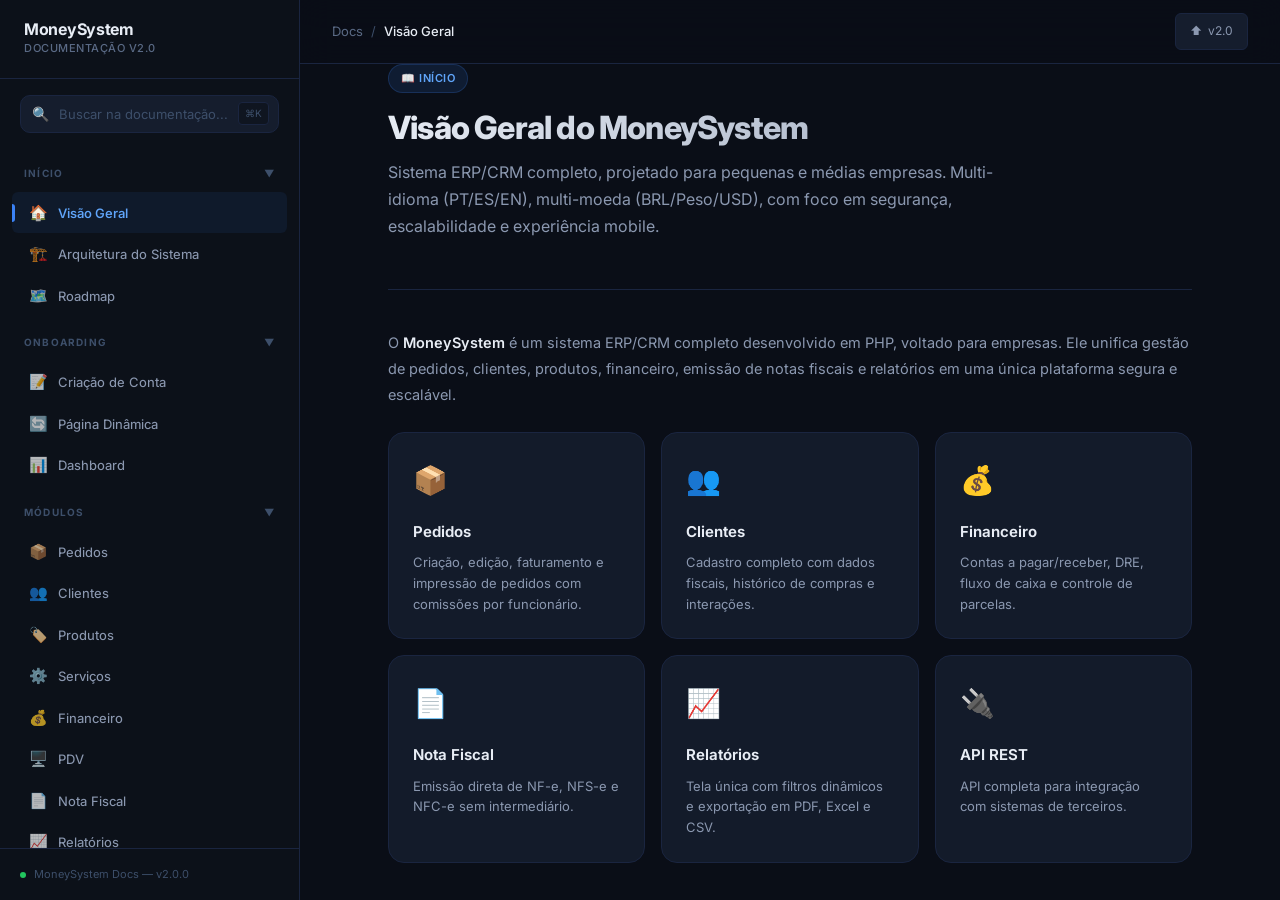
==== commit 9a535e75: "Upload" ====
--- a/index.html
+++ b/index.html
@@ -982,6 +982,56 @@
                                     class="inline">id</code> numérico.
                             </p>
                         </div>
+
+                        <h3 id="admin-plataforma">Área administrativa da plataforma (<code
+                                class="inline">/admin</code>)</h3>
+                        <p>A equipe MoneySystem acessa <strong><code
+                                    class="inline">https://moneysystem.com.br/admin</code></strong>. A primeira tela é <strong>login</strong> (usuário e senha), sem
+                            misturar com o fluxo das empresas clientes.</p>
+                        <ul>
+                            <li><strong>CEOs</strong> — perfil com visão global (clientes,
+                                suporte, operações, o que for definido no produto).</li>
+                            <li><strong>Funcionários</strong> — mesmo painel <code
+                                    class="inline">/admin</code>, mas só enxerga e altera o que as permissões do perfil
+                                permitirem.</li>
+                        </ul>
+                        <p><strong>Onde fica no banco (otimizado e seguro)</strong> — <em>não</em> usar as tabelas de
+                            usuários das empresas (<code class="inline">company_id</code>). Manter <strong>conjunto
+                                separado</strong> só para quem opera a plataforma:</p>
+                        <ul>
+                            <li><strong>Tabela dedicada</strong> — ex.: <code class="inline">platform_admin_users</code>
+                                (poucos registros, consulta por login só no momento da autenticação).</li>
+                            <li><strong>Senha</strong> — apenas hash forte (<strong>Argon2id</strong> ou
+                                <strong>bcrypt</strong>), nunca texto puro; custo de hash configurável.</li>
+                            <li><strong>Papel</strong> — coluna <code class="inline">role</code> ou FK para
+                                <code class="inline">platform_roles</code>; permissões granulares de atendente em tabela
+                                de junção (<code class="inline">platform_admin_permissions</code>) ou JSON validado na
+                                aplicação, conforme complexidade.</li>
+                            <li><strong>Índices</strong> — <code class="inline">UNIQUE</code> em
+                                <code class="inline">username</code> (ou e-mail de login) para lookup O(1) no sign-in.
+                            </li>
+                            <li><strong>Sessão</strong> — cookie HTTP-only / servidor (Redis), TTL curto; rate limit e
+                                auditoria em ações sensíveis (qual admin acessou qual tenant).</li>
+                        </ul>
+                        <div class="code-block">
+                            <div class="code-block-header"><span class="code-lang">SQL</span></div>
+                            <pre><code>CREATE TABLE platform_admin_users (
+    id              BIGINT UNSIGNED AUTO_INCREMENT PRIMARY KEY,
+    uuid            CHAR(36)        NOT NULL UNIQUE,
+    username        VARCHAR(64)     NOT NULL UNIQUE,
+    email           VARCHAR(255)    NOT NULL UNIQUE,
+    password_hash   VARCHAR(255)    NOT NULL,
+    role            VARCHAR(32)     NOT NULL,           <span class="comment">-- ex.: owner | support</span>
+    is_active       TINYINT(1)      NOT NULL DEFAULT 1,
+    last_login_at   TIMESTAMP       NULL DEFAULT NULL,
+    created_at      TIMESTAMP       NOT NULL DEFAULT CURRENT_TIMESTAMP,
+    updated_at      TIMESTAMP       NOT NULL DEFAULT CURRENT_TIMESTAMP ON UPDATE CURRENT_TIMESTAMP,
+
+    INDEX idx_platform_admin_users_active (is_active, role)
+) ENGINE=InnoDB DEFAULT CHARSET=utf8mb4 COLLATE=utf8mb4_unicode_ci;</code></pre>
+                        </div>
+                        <p>Esse desenho mantém o painel interno <strong>isolado</strong> dos dados multi-tenant, com
+                            superfície de ataque menor e modelo de permissões claro.</p>
                     </section>
 
                     <!-- ═══ ROADMAP ═══ -->
@@ -1215,6 +1265,9 @@
                         <a href="dashboard.html" class="screenshot-preview-link" target="_blank" rel="noopener noreferrer">
                             <div class="screenshot-wrapper">
                                 <img src="assets/images/dashboard.png" alt="Dashboard MoneySystem">
+                            </div>
+                            <div class="screenshot-wrapper">
+                                <img src="assets/images/login.png" alt="Dashboard MoneySystem">
                             </div>
                             <p class="screenshot-caption">Dashboard do MoneySystem — clique aqui para Live Preview</p>
                         </a>
@@ -2692,9 +2745,85 @@
                         <div class="section-hero">
                             <div class="section-badge cyan">💬 Suporte</div>
                             <h1>Atendimento ao Cliente</h1>
-                            <p class="section-desc">Dois canais oficiais — <strong>WhatsApp MoneySystem</strong> e
+                            <p class="section-desc">Três canais oficiais — <strong>Chat de Suporte no sistema</strong>
+                                (IA + humano), <strong>WhatsApp MoneySystem</strong> e
                                 <strong>tickets dentro do sistema</strong> — para atender assinantes no Brasil e no
                                 exterior, com fila única para a equipe e horário definido no fuso de São Paulo.</p>
+                        </div>
+
+                        <h2>Chat de Suporte no Sistema (IA + humano)</h2>
+                        <p>Primeira linha de atendimento dentro do produto. Aberto por qualquer usuário logado pelo
+                            <strong>ícone de suporte na barra superior</strong> (ao lado de Configurações) ou pelo item
+                            <strong>Ajuda</strong> no menu <em>Outros</em>. Disponível <strong>24/7</strong>, com
+                            resposta imediata da IA e encaminhamento humano em horário comercial.</p>
+                        <div class="feature-grid">
+                            <div class="feature-card">
+                                <div class="feature-icon">🤖</div>
+                                <h3>Assistente por IA</h3>
+                                <p>Responde com base na <strong>documentação oficial</strong> do MoneySystem (pedidos,
+                                    clientes, financeiro, NF-e, integrações). Estratégia recomendada: <strong>RAG</strong>
+                                    (embeddings sobre esta documentação) + modelo barato (Groq, OpenRouter ou Ollama
+                                    self-hosted). O painel está pronto no front — basta apontar para o endpoint.</p>
+                            </div>
+                            <div class="feature-card">
+                                <div class="feature-icon">📱</div>
+                                <h3>Atalho para WhatsApp</h3>
+                                <p>Dentro do próprio painel há um chip <strong>“Atendente (WhatsApp)”</strong> que abre
+                                    o número oficial com mensagem pré-preenchida. Usado quando a IA não resolveu, ou
+                                    quando o cliente prefere falar com pessoa.</p>
+                            </div>
+                            <div class="feature-card">
+                                <div class="feature-icon">📚</div>
+                                <h3>Artigos da Central</h3>
+                                <p>Chip <strong>“Artigos”</strong> leva à <code class="inline">/ajuda</code> em
+                                    <strong>moneysystem.com.br</strong>. As respostas da IA também podem citar artigos
+                                    como fonte, incentivando leitura auto-atendida.</p>
+                            </div>
+                        </div>
+
+                        <h3>Recursos do painel</h3>
+                        <ul>
+                            <li><strong>Persistência da conversa</strong> — histórico salvo em
+                                <code class="inline">localStorage</code> por sessão, limitado a 40 mensagens; sobrevive
+                                a recarregar a página.</li>
+                            <li><strong>Indicador de digitando</strong> e bloqueio do botão enviar enquanto aguarda
+                                resposta.</li>
+                            <li><strong>Aborto automático</strong> de requisições pendentes ao iniciar nova conversa
+                                (<code class="inline">AbortController</code>).</li>
+                            <li><strong>Links auto-detectados</strong> nas respostas da IA, abertos em nova aba com
+                                <code class="inline">rel="noopener noreferrer"</code>.</li>
+                            <li><strong>Estado de erro</strong> visível (bolha vermelha) se a API cair, com sugestão de
+                                abrir o WhatsApp.</li>
+                            <li><strong>Disclaimer</strong> fixo: <em>“Respostas geradas por IA podem conter erros. Em
+                                    caso de dúvida, fale com um atendente.”</em></li>
+                            <li><strong>Acessibilidade</strong> — <code class="inline">aria-live="polite"</code> na
+                                lista de mensagens, <code class="inline">focus-visible</code> nos botões, fechamento por
+                                <code class="inline">Esc</code>.</li>
+                            <li><strong>Offline (PWA)</strong> — banner fino na parte superior sinaliza quando o
+                                navegador perde conexão; nessas condições, o chip do WhatsApp continua funcional.</li>
+                        </ul>
+
+                        <h3>Contrato com o backend</h3>
+                        <p>Quando o backend de IA estiver disponível, basta preencher
+                            <code class="inline">SUPPORT_CONFIG.apiEndpoint</code> no dashboard. Payload esperado:</p>
+                        <pre><code>POST /api/support/chat
+{
+  "sessionId": "uuid-v4",
+  "messages": [
+    { "role": "user",      "content": "Como emito uma NF-e?" },
+    { "role": "assistant", "content": "..." }
+  ],
+  "question": "texto atual do usuário"
+}
+
+// resposta
+{ "answer": "texto final da IA", "sources": ["url-do-artigo-1"] }</code></pre>
+                        <div class="alert-box info">
+                            <span class="alert-icon">💡</span>
+                            <p>A IA não substitui o humano: ao detectar intenção de <strong>falar com atendente</strong>,
+                                cobrança, cancelamento ou bug crítico, a resposta deve recomendar ativamente o
+                                <strong>WhatsApp</strong> ou a abertura de <strong>ticket</strong>. Escalação é sempre
+                                opção visível do usuário.</p>
                         </div>
 
                         <h2>Horário de atendimento humano</h2>
@@ -2721,6 +2850,13 @@
 
                         <h2>Canais para o cliente</h2>
                         <div class="feature-grid">
+                            <div class="feature-card">
+                                <div class="feature-icon">💬</div>
+                                <h3>Chat no sistema (IA + humano)</h3>
+                                <p>Primeiro ponto de contato dentro do painel, 24/7. IA responde dúvidas comuns com base
+                                    na documentação; em um clique, o cliente salta para WhatsApp humano ou para a
+                                    Central de Artigos.</p>
+                            </div>
                             <div class="feature-card">
                                 <div class="feature-icon">📱</div>
                                 <h3>WhatsApp MoneySystem</h3>
@@ -2747,9 +2883,11 @@
                                 <div class="aff-step-body">
                                     <h3>Triagem e registro</h3>
                                     <p>No início do turno (8h30), o atendente abre a fila de <strong>tickets
-                                            abertos</strong> e a caixa de <strong>conversas WhatsApp</strong> atribuídas
-                                        ou na fila geral. Cada contato novo no WhatsApp deve ser vinculado à
-                                        <strong>conta do cliente</strong> (e-mail ou CNPJ/ID) assim que identificado.</p>
+                                            abertos</strong>, a caixa de <strong>conversas WhatsApp</strong> atribuídas
+                                        ou na fila geral e as <strong>escalações do chat com IA</strong> (quando o
+                                        cliente pediu humano ou a IA marcou a conversa como sensível). Cada contato
+                                        novo no WhatsApp deve ser vinculado à <strong>conta do cliente</strong> (e-mail
+                                        ou CNPJ/ID) assim que identificado.</p>
                                 </div>
                             </article>
                             <article class="aff-step">
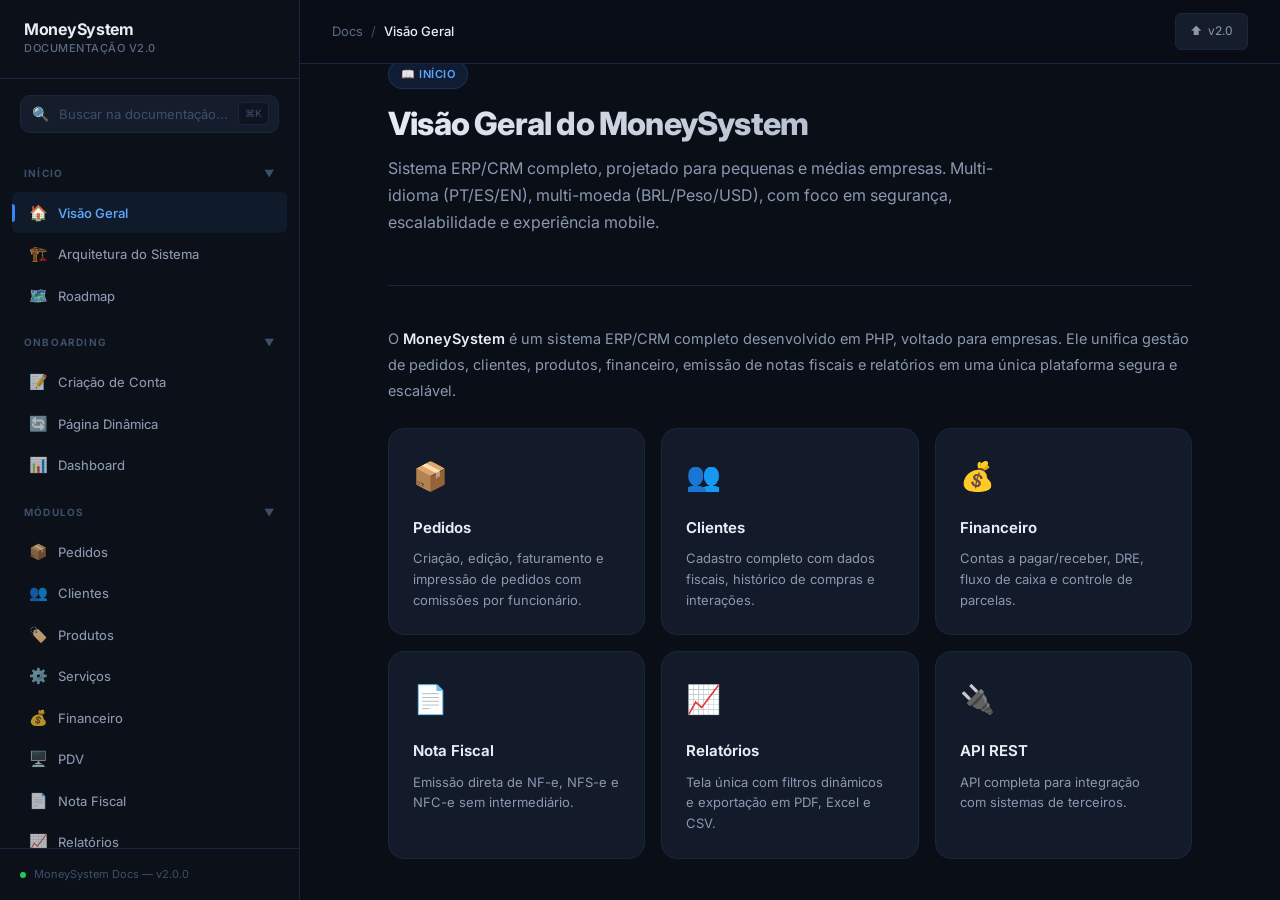
==== commit 61b58040: "Remove "Importar CSV" option from dropdown and add "Importação" section in documentation" ====
--- a/index.html
+++ b/index.html
@@ -74,6 +74,8 @@
                                 class="nav-label">Nota Fiscal</span></div>
                         <div class="nav-item" data-section="relatorios"><span class="nav-icon">📈</span><span
                                 class="nav-label">Relatórios</span></div>
+                        <div class="nav-item" data-section="importacao"><span class="nav-icon">📤</span><span
+                                class="nav-label">Importação</span></div>
                     </div>
                 </div>
                 <!-- GESTÃO -->
@@ -621,19 +623,19 @@
                                     </div>
 
                                     <h3 class="automotivo-doc-h">4. Assinaturas de lavagem e frota por cliente</h3>
-                                    <p>Ideias complementares à «receita de insumos»; tratá-las como <strong>evolução de produto
-                                            própria</strong> (cadastro, consumo de créditos, financeiro).</p>
-                                    <p><strong>Assinatura mensal por carro ou cliente:</strong> mensalidade com direito a X
-                                        lavagens ou serviços no período; envolve plano de assinatura do <em>cliente final</em>,
-                                        vínculo com cliente e opcionalmente veículo, contagem de usos, regras na abertura do pedido
-                                        (crédito x avulso), renovação e relatórios. <em>Nota:</em> em impressos automotivos,
-                                        «assinatura» pode aparecer só como <strong>linha para assinatura física</strong>
-                                        (cliente/técnico) — não confundir com plano recorrente no sistema.</p>
-                                    <p><strong>Vários veículos no cadastro:</strong> no cliente, lista de veículos (apelido,
-                                        modelo, placa, cor, observações); no pedido, escolher qual veículo preenche placa e modelo e
-                                        mantém rastreio.</p>
-                                    <p>Na modelagem, prever entidades do tipo cadastro de veículos do cliente, assinaturas e uso
-                                        por período, conforme prioridade de negócio.</p>
+                                    <p>Lojas podem criar assinaturas para serviços recorrentes, como lavagens de carro. Ao criar uma assinatura, seleciona-se o cliente, o serviço, a quantidade por mês que o cliente terá direito, se é acumulativo ou não, e se deseja integrar com o Asaas para cobrança automática.</p>
+                                    <h4 class="automotivo-doc-h4">4.1 Criação de Assinatura</h4>
+                                    <ul>
+                                        <li><strong>Seleção do Cliente:</strong> Escolher o cliente que contratará a assinatura.</li>
+                                        <li><strong>Serviço:</strong> Selecionar o serviço oferecido (ex.: lavagem completa).</li>
+                                        <li><strong>Quantidade por Mês:</strong> Definir quantas vezes o cliente pode usar o serviço mensalmente.</li>
+                                        <li><strong>Acumulativo:</strong> Se os créditos não utilizados acumulam para o próximo mês ou expiram.</li>
+                                        <li><strong>Integração com Asaas:</strong> Opção para integrar com o Asaas para cobrança recorrente.</li>
+                                    </ul>
+                                    <h4 class="automotivo-doc-h4">4.2 Integração com Asaas</h4>
+                                    <p>Se integrada, quando o cliente paga via link enviado por email, a assinatura é ativada automaticamente. Para lojas de lavagem de carro, quando o cliente utiliza o serviço, a loja registra uma baixa no sistema, controlando assim os assinantes ativos.</p>
+                                    <p><strong>Vários veículos no cadastro:</strong> no cliente, lista de veículos (apelido, modelo, placa, cor, observações); no pedido, escolher qual veículo preenche placa e modelo e mantém rastreio.</p>
+                                    <p>Na modelagem, prever entidades do tipo cadastro de veículos do cliente, assinaturas e uso por período, conforme prioridade de negócio.</p>
 
                                 </div>
                             </div>
@@ -1405,7 +1407,7 @@
                         <ul>
                             <li>Busca por nome, CPF/CNPJ, e-mail ou telefone</li>
                             <li>Filtros por estado, cidade, valor total gasto</li>
-                            <li>Importação de clientes via CSV/Excel</li>
+                            <li>Importação de clientes via CSV</li>
                             <li>Exportação da base de clientes</li>
                             <li>Aniversariantes do mês no calendário do Dashboard</li>
                         </ul>
@@ -1417,7 +1419,7 @@
                             <div class="section-badge green">🏷️ Módulo</div>
                             <h1>Produtos</h1>
                             <p class="section-desc">Cadastro e gestão de produtos com controle de estoque, tributação e
-                                importação via XML.</p>
+                                importação via CSV.</p>
                         </div>
                         <h2>Campos do Produto</h2>
                         <ul>
@@ -1613,6 +1615,52 @@
                             <li><strong>Comissões</strong> — Valores devidos por funcionário por período</li>
                             <li><strong>NF-e</strong> — Notas emitidas, canceladas, valores totais</li>
                         </ul>
+                    </section>
+
+                    <!-- ═══ IMPORTAÇÃO ═══ -->
+                    <section id="importacao" class="doc-section content">
+                        <div class="section-hero">
+                            <div class="section-badge green">📤 Módulo</div>
+                            <h1>Importação de Dados</h1>
+                            <p class="section-desc">Tela de importação para clientes, financeiro, produtos e pedidos via CSV, com mapeamento de colunas e preview.</p>
+                        </div>
+                        <h2>Funcionalidades</h2>
+                        <p>Ao abrir a tela de importação, o usuário seleciona o tipo de dados a importar: <strong>Clientes</strong>, <strong>Financeiro</strong>, <strong>Produtos</strong> ou <strong>Pedidos</strong>.</p>
+                        <div class="timeline">
+                            <div class="timeline-step">
+                                <div class="step-number">1</div>
+                                <div class="step-content">
+                                    <h3>Seleção do Tipo</h3>
+                                    <p>Escolher entre Clientes, Financeiro, Produtos ou Pedidos.</p>
+                                </div>
+                            </div>
+                            <div class="timeline-step">
+                                <div class="step-number">2</div>
+                                <div class="step-content">
+                                    <h3>Upload do CSV</h3>
+                                    <p>Fazer upload do arquivo CSV. O sistema identifica automaticamente as colunas.</p>
+                                </div>
+                            </div>
+                            <div class="timeline-step">
+                                <div class="step-number">3</div>
+                                <div class="step-content">
+                                    <h3>Mapeamento de Colunas</h3>
+                                    <p>Para cada coluna do CSV, selecionar o que ela representa (ex.: para Clientes, nome, telefone, etc.).</p>
+                                </div>
+                            </div>
+                            <div class="timeline-step">
+                                <div class="step-number">4</div>
+                                <div class="step-content">
+                                    <h3>Preview</h3>
+                                    <p>Visualizar até 10 exemplos de como os dados ficarão após a importação para verificar se está correto.</p>
+                                </div>
+                            </div>
+                        </div>
+                        <h2>Exemplo de Mapeamento</h2>
+                        <p>Para <strong>Clientes</strong>, as colunas possíveis incluem: Nome, Telefone, Email, CPF/CNPJ, Endereço, etc.</p>
+                        <p>Para <strong>Produtos</strong>: Nome, Código, Preço, Estoque, etc.</p>
+                        <p>Para <strong>Financeiro</strong>: Data, Valor, Descrição, Tipo (Receita/Despesa), etc.</p>
+                        <p>Para <strong>Pedidos</strong>: Cliente, Produtos, Quantidade, Valor, Data, etc.</p>
                     </section>
 
                     <!-- ═══ USUÁRIOS ═══ -->
